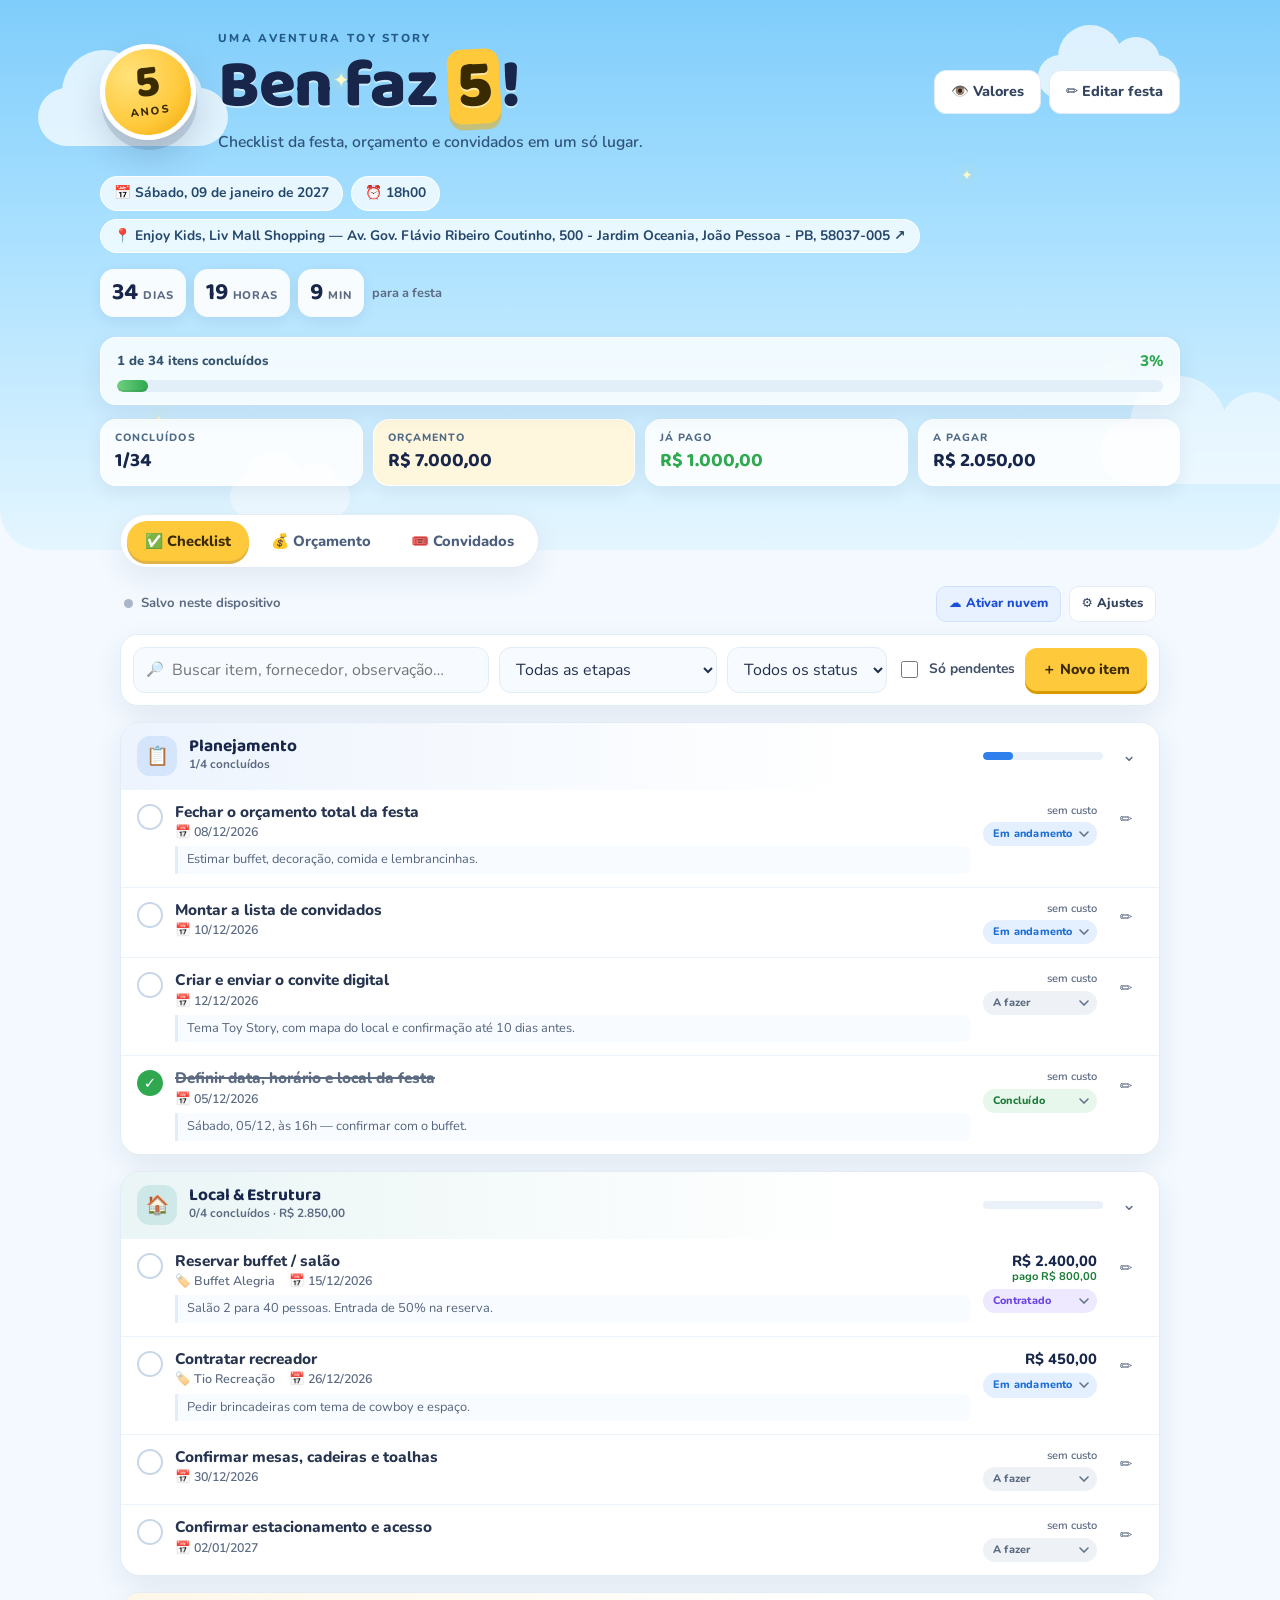
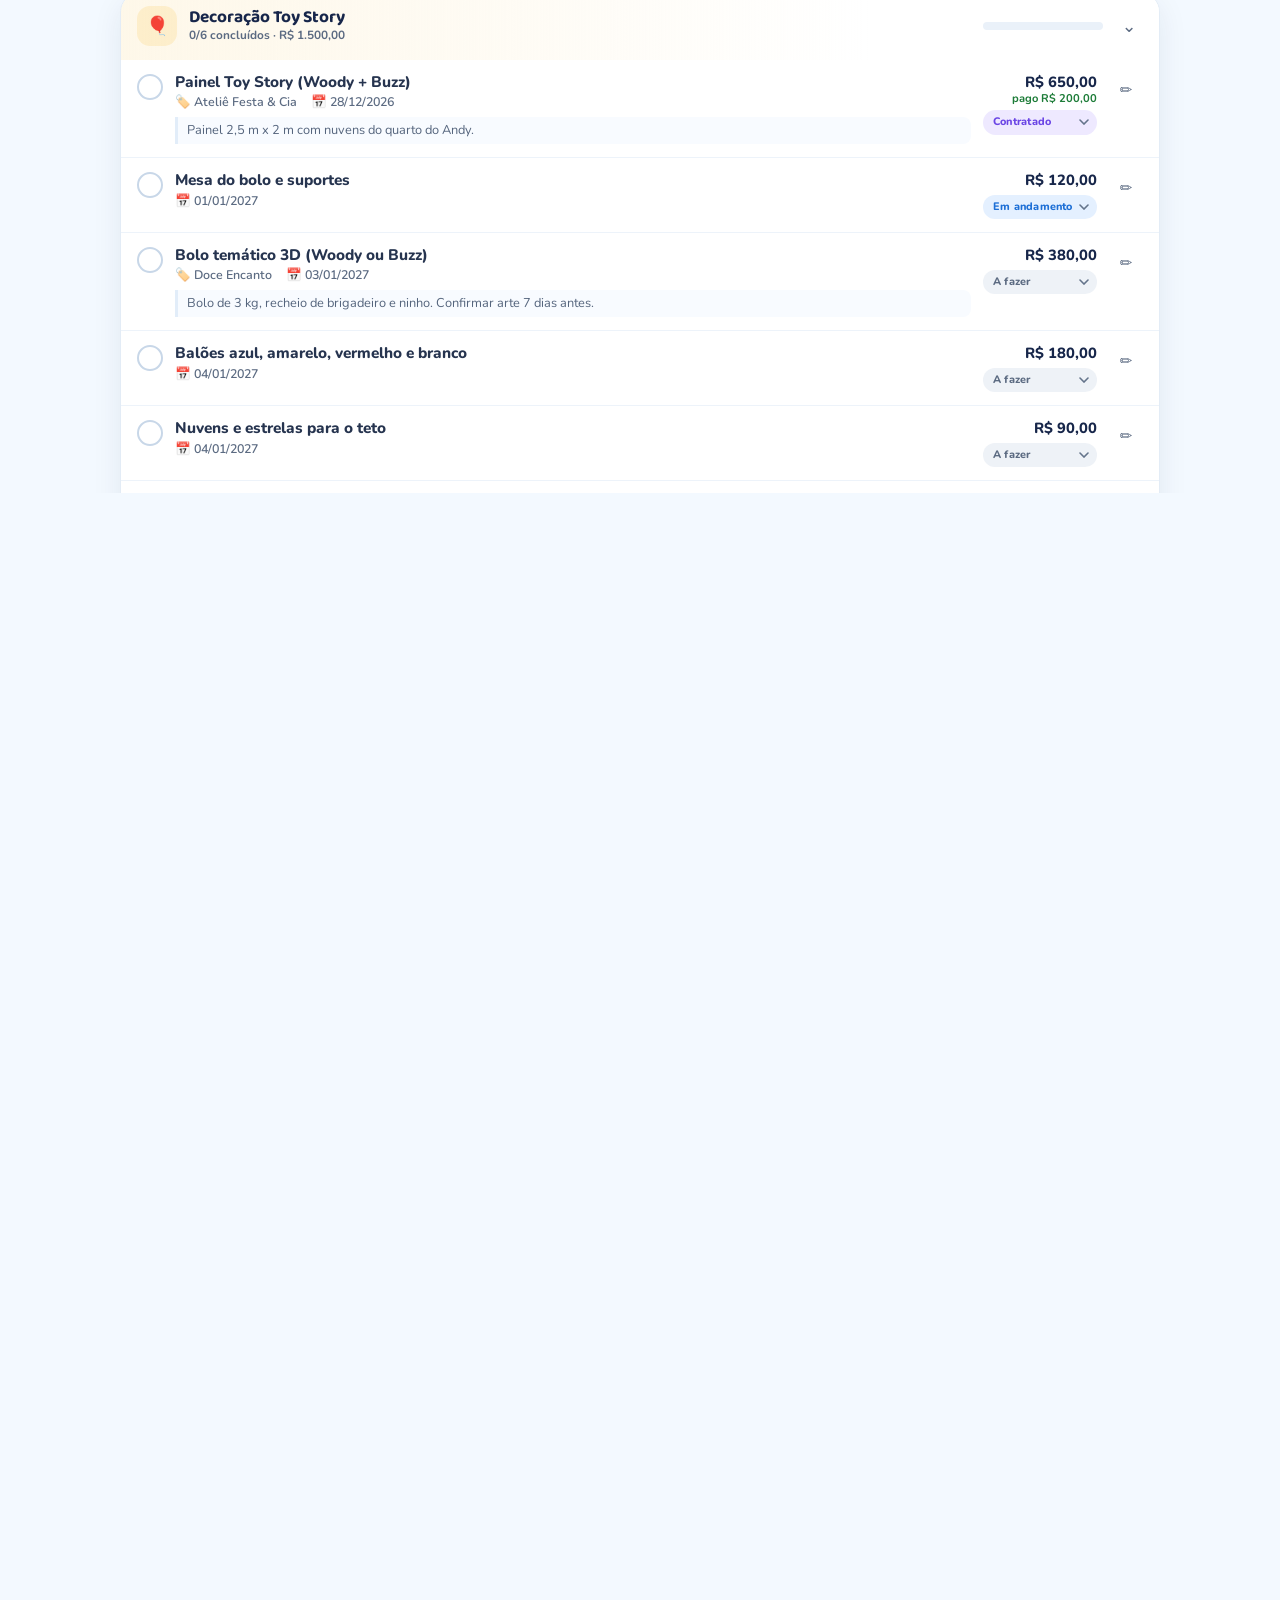
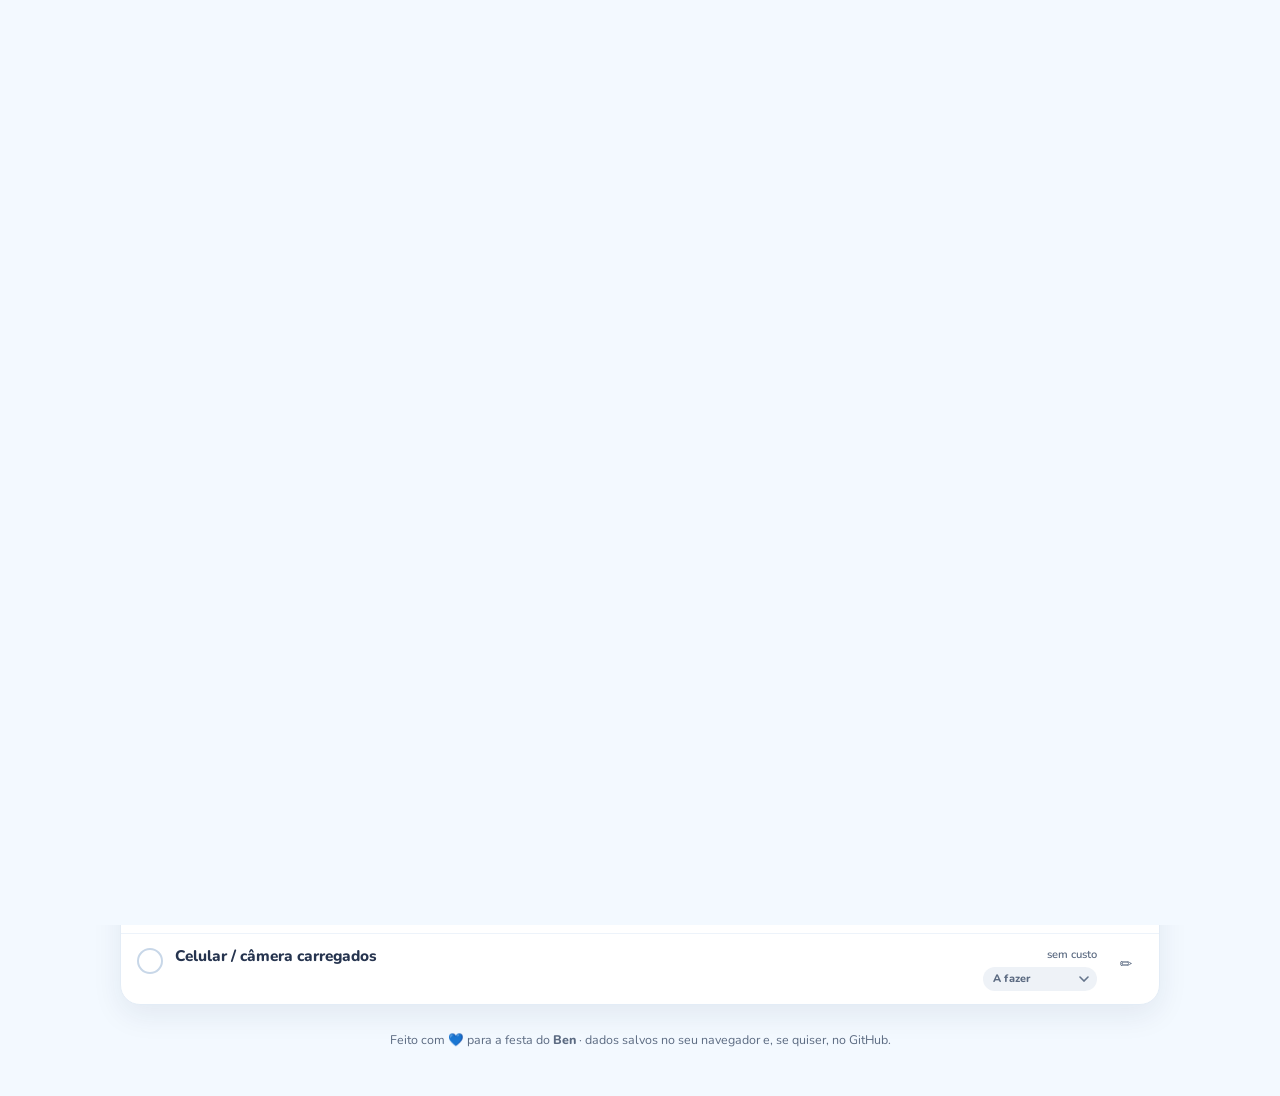
==== index.html @ 5c8424a8 "Atualiza convite cinematografico do aniversario do Ben" ====
<!doctype html>
<html lang="pt-BR">
<head>
  <meta charset="utf-8" />
  <meta name="viewport" content="width=device-width, initial-scale=1" />
  <title>Ben faz 5! · Checklist Toy Story</title>
  <meta name="description" content="Checklist, orçamento e convidados do aniversário de 5 anos do Ben — tema Toy Story." />
  <meta name="theme-color" content="#8fd3ff" />
  <link rel="icon" href="data:image/svg+xml,%3Csvg xmlns='http://www.w3.org/2000/svg' viewBox='0 0 100 100'%3E%3Cpolygon points='50,5 61,38 96,38 68,59 79,93 50,72 21,93 32,59 4,38 39,38' fill='%23ffc93c' stroke='%23e8453c' stroke-width='5' stroke-linejoin='round'/%3E%3C/svg%3E" />
  <link rel="preconnect" href="https://fonts.googleapis.com" />
  <link rel="preconnect" href="https://fonts.gstatic.com" crossorigin />
  <link href="https://fonts.googleapis.com/css2?family=Baloo+2:wght@500;600;700;800&family=Nunito:wght@400;600;700;800&display=swap" rel="stylesheet" />
  <!-- Ao alterar CSS ou JS, troque o ?v= (ex.: 20261031b) para os aparelhos baixarem a versão nova. -->
  <link rel="stylesheet" href="assets/styles.css?v=20261106" />
</head>
<body>
  <header class="hero">
    <div class="clouds" aria-hidden="true">
      <span class="cloud c1"></span>
      <span class="cloud c2"></span>
      <span class="cloud c3"></span>
      <span class="cloud c4"></span>
      <span class="spark s1">✦</span>
      <span class="spark s2">✦</span>
      <span class="spark s3">✦</span>
      <span class="spark s4">✧</span>
    </div>

    <div class="hero-inner">
      <div class="hero-top">
        <div class="badge-age" aria-hidden="true"><span id="badgeAge">5</span><small>anos</small></div>
        <div class="hero-copy">
          <p class="eyebrow">Uma aventura Toy Story</p>
          <h1><span id="heroName">Ben</span> faz <span class="hl" id="heroAge">5</span>!</h1>
          <p class="hero-sub">Checklist da festa, orçamento e convidados em um só lugar.</p>
        </div>
        <div class="hero-actions">
          <button class="btn btn-ghost hero-edit" id="toggleValuesBtn" type="button" aria-pressed="false" title="Ocultar valores">👁️ Valores</button>
          <button class="btn btn-ghost hero-edit" id="heroEditBtn" type="button">✏️ Editar festa</button>
        </div>
      </div>

      <div class="hero-meta" id="heroMeta"></div>
      <div class="countdown" id="countdown" aria-live="polite"></div>

      <div class="hero-progress">
        <div class="progress-head">
          <span id="progressLabel">0 de 0 itens concluídos</span>
          <strong id="progressPct">0%</strong>
        </div>
        <div class="progress-track"><div class="progress-fill" id="progressFill"></div></div>
      </div>

      <div class="hero-stats" id="heroStats"></div>
    </div>
  </header>

  <div class="shell">
    <nav class="tabs" aria-label="Seções">
      <button class="tab is-active" data-view="checklist" type="button">✅ Checklist</button>
      <button class="tab" data-view="budget" type="button">💰 Orçamento</button>
      <button class="tab" data-view="guests" type="button">🎟️ Convidados</button>
    </nav>

    <main>
    <section id="view-checklist" class="view" aria-label="Checklist">
      <div class="cloud-bar">
        <div class="cloud-status"><span class="dot" id="cloudDot"></span><span id="cloudText">Salvo neste dispositivo</span></div>
        <div class="cloud-actions">
          <button class="btn btn-sm btn-ghost" id="pullBtn" type="button" hidden>⬇️ Carregar</button>
          <button class="btn btn-sm btn-cloud" id="saveCloudBtn" type="button">☁️ Salvar na nuvem</button>
          <button class="btn btn-sm btn-ghost" id="settingsBtn" type="button">⚙️ Ajustes</button>
        </div>
      </div>

      <div class="toolbar">
        <div class="search-field">
          <span aria-hidden="true">🔎</span>
          <input id="searchInput" type="search" placeholder="Buscar item, fornecedor, observação…" autocomplete="off" aria-label="Buscar item" />
        </div>
        <select id="stageFilter" class="input" aria-label="Filtrar por etapa"></select>
        <select id="statusFilter" class="input" aria-label="Filtrar por status">
          <option value="">Todos os status</option>
          <option value="todo">A fazer</option>
          <option value="doing">Em andamento</option>
          <option value="contracted">Contratado</option>
          <option value="done">Concluído</option>
        </select>
        <label class="check-inline"><input type="checkbox" id="pendingOnly" /> Só pendentes</label>
        <button class="btn btn-primary" id="addItemBtn" type="button">＋ Novo item</button>
      </div>

      <div id="checklist" class="checklist"></div>
    </section>

    <section id="view-budget" class="view" aria-label="Orçamento" hidden>
      <div class="section-head">
        <div>
          <h2>Orçamento da festa</h2>
          <p class="muted">Acompanhe o previsto, o que já foi contratado e o que falta pagar.</p>
        </div>
        <div class="budget-head-actions">
          <label class="budget-edit">
            <span>Orçamento total (R$)</span>
            <input id="budgetInput" class="input money-input" type="number" min="0" step="50" inputmode="decimal" />
          </label>
          <button class="btn btn-ghost" id="exportPartyPdfBtn" type="button">📄 Exportar resumo PDF</button>
        </div>
      </div>

      <div id="budgetCards" class="stat-grid"></div>

      <div class="card">
        <div class="card-head">
          <h3>Gastos por etapa</h3>
          <div class="legend">
            <span><i class="swatch swatch-prev"></i> Previsto</span>
            <span><i class="swatch swatch-paid"></i> Pago</span>
          </div>
        </div>
        <div id="stageBreakdown" class="breakdown"></div>
      </div>

      <div class="card table-card">
        <div class="card-head">
          <h3>Todos os itens</h3>
          <span class="muted" id="budgetTableCount"></span>
        </div>
        <div class="table-wrap">
          <table class="budget-table">
            <thead>
              <tr>
                <th>Item</th>
                <th class="hide-sm">Etapa</th>
                <th>Status</th>
                <th class="num">Previsto</th>
                <th class="num">Pago</th>
                <th class="num">Falta</th>
              </tr>
            </thead>
            <tbody id="budgetTableBody"></tbody>
          </table>
        </div>
      </div>
    </section>

    <section id="view-guests" class="view" aria-label="Convidados" hidden>
      <div class="section-head">
        <div>
          <h2>Convidados</h2>
          <p class="muted">Monte a lista e acompanhe as confirmações de presença.</p>
        </div>
        <div class="head-actions">
          <button class="btn btn-ghost" id="copyInviteBtn" type="button">📋 Copiar convite</button>
          <button class="btn btn-ghost" id="copyInviteLinkBtn" type="button">🔗 Link do convite</button>
          <button class="btn btn-ghost" id="importBundledGuestsBtn" type="button">📥 Lista do Ben (69)</button>
          <button class="btn btn-ghost" id="importGuestsBtn" type="button">📂 Importar arquivo</button>
          <button class="btn btn-cloud" id="saveCloudGuestsBtn" type="button">☁️ Salvar na nuvem</button>
          <button class="btn btn-ghost" id="settingsGuestsBtn" type="button">⚙️ Ajustes</button>
          <input type="file" id="guestImportFile" accept=".txt,.csv,.json,text/plain,text/csv,application/json" hidden />
        </div>
      </div>

      <div id="guestStats" class="stat-grid small"></div>

      <div class="guest-tools">
        <div class="guest-filters" role="group" aria-label="Filtrar convidados">
          <button class="filter-chip is-active" type="button" data-guest-filter="all">Todos</button>
          <button class="filter-chip" type="button" data-guest-filter="adult">Adultos</button>
          <button class="filter-chip" type="button" data-guest-filter="child">Crianças</button>
          <button class="filter-chip" type="button" data-guest-filter="confirmed">Confirmados</button>
          <button class="filter-chip" type="button" data-guest-filter="pending">Pendentes</button>
          <button class="filter-chip" type="button" data-guest-filter="declined">Não vão</button>
        </div>
      </div>

      <div class="guest-sync">
        <button class="btn btn-ghost btn-sm" id="refreshGuestsBtn" type="button">🔄 Atualizar respostas</button>
        <span class="muted" id="guestSyncState"></span>
      </div>

      <div class="guest-actions">
        <label class="guest-search">
          <span aria-hidden="true">🔎</span>
          <input id="guestSearch" class="guest-search-input" type="search" placeholder="Buscar convidado pelo nome…" autocomplete="off" aria-label="Buscar convidado pelo nome" />
        </label>
        <button class="btn btn-primary" id="addGuestBtn" type="button">＋ Adicionar convidado</button>
      </div>

      <div id="guestList" class="guest-list"></div>
    </section>
    </main>

    <footer class="site-footer">
      <p>Feito com 💙 para a festa do <strong id="footerName">Ben</strong> · dados salvos no seu navegador e, se quiser, no GitHub.</p>
    </footer>
  </div>

  <!-- Modal de item -->
  <div class="modal" id="itemModal" hidden>
    <div class="modal-card" role="dialog" aria-modal="true" aria-labelledby="itemModalTitle">
      <div class="modal-head">
        <h2 id="itemModalTitle">Novo item</h2>
        <button class="icon-btn" type="button" data-close aria-label="Fechar">✕</button>
      </div>
      <form id="itemForm">
        <input type="hidden" id="itemId" />
        <label class="field-label">O que precisa ser feito?
          <input id="itemTitle" class="input" required maxlength="140" placeholder="Ex.: Contratar o buffet" />
        </label>
        <div class="grid-2">
          <label class="field-label">Etapa
            <select id="itemStage" class="input"></select>
          </label>
          <label class="field-label">Status
            <select id="itemStatus" class="input">
              <option value="todo">A fazer</option>
              <option value="doing">Em andamento</option>
              <option value="contracted">Contratado</option>
              <option value="done">Concluído</option>
            </select>
          </label>
        </div>
        <div class="grid-3">
          <label class="field-label">Valor previsto (R$)
            <input id="itemCost" class="input" inputmode="decimal" placeholder="0,00" />
          </label>
          <label class="field-label">Valor pago (R$)
            <input id="itemPaid" class="input" inputmode="decimal" placeholder="0,00" />
          </label>
          <label class="field-label">Vence em
            <input id="itemDue" class="input" type="date" />
          </label>
        </div>
        <div class="grid-2">
          <label class="field-label">Fornecedor / loja
            <input id="itemSupplier" class="input" maxlength="80" placeholder="Ex.: Buffet Alegria" />
          </label>
          <label class="field-label">Link (opcional)
            <input id="itemLink" class="input" type="url" placeholder="https://…" />
          </label>
        </div>
        <label class="field-label">Observações
          <textarea id="itemNotes" class="input" rows="3" maxlength="500" placeholder="Detalhes, medidas, combinados…"></textarea>
        </label>
        <div class="modal-actions">
          <button type="button" class="btn btn-danger-ghost" id="deleteItemBtn" hidden>Excluir</button>
          <span class="spacer"></span>
          <button type="button" class="btn btn-ghost" data-close>Cancelar</button>
          <button type="submit" class="btn btn-primary">Salvar item</button>
        </div>
      </form>
    </div>
  </div>

  <!-- Modal de ajustes -->
  <div class="modal" id="settingsModal" hidden>
    <div class="modal-card" role="dialog" aria-modal="true" aria-labelledby="settingsTitle">
      <div class="modal-head">
        <h2 id="settingsTitle">Ajustes</h2>
        <button class="icon-btn" type="button" data-close aria-label="Fechar">✕</button>
      </div>
      <form id="settingsForm">
        <h3 class="form-section">A festa</h3>
        <div class="grid-2">
          <label class="field-label">Nome do aniversariante
            <input id="setName" class="input" maxlength="40" />
          </label>
          <label class="field-label">Idade
            <input id="setAge" class="input" type="number" min="1" max="99" />
          </label>
        </div>
        <div class="grid-2">
          <label class="field-label">Data
            <input id="setDate" class="input" type="date" />
          </label>
          <label class="field-label">Horário
            <input id="setTime" class="input" type="time" />
          </label>
        </div>
        <label class="field-label">Local
          <input id="setLocation" class="input" maxlength="120" placeholder="Ex.: Buffet Alegria — Salão 2" />
        </label>
        <label class="field-label">Link do Google Maps (opcional)
          <input id="setMapsUrl" class="input" type="url" placeholder="https://maps.app.goo.gl/…" autocomplete="off" />
        </label>
        <p class="hint">Se ficar vazio, o convite cria sozinho um link de busca no Google Maps com o local acima.</p>
        <label class="field-label">Orçamento total (R$)
          <input id="setBudget" class="input" inputmode="decimal" placeholder="0,00" />
        </label>

        <h3 class="form-section">Limite de convidados</h3>
        <div class="grid-2">
          <label class="field-label">Máximo de adultos
            <input id="setMaxAdults" class="input" type="number" min="1" max="999" inputmode="numeric" />
          </label>
          <label class="field-label">Máximo de crianças
            <input id="setMaxChildren" class="input" type="number" min="1" max="999" inputmode="numeric" />
          </label>
        </div>
        <p class="hint">A aba Convidados mostra uma barra de ocupação de cada limite. Ao chegar no total, a barra fica vermelha.</p>

        <h3 class="form-section">Sincronização com GitHub <span class="tag-optional">opcional</span></h3>
        <p class="hint">Assim você abre a página em qualquer aparelho e vê os mesmos dados. O token fica salvo somente neste navegador — ele nunca vai para o repositório.</p>

        <details class="cloud-help">
          <summary>Como criar o token (passo a passo)</summary>
          <ol>
            <li>
              Abra
              <a href="https://github.com/settings/tokens?type=beta" target="_blank" rel="noopener noreferrer">github.com/settings/tokens?type=beta ↗</a>
              <span class="muted">(é nas configurações da sua conta, no canto superior direito do GitHub — não é nas configurações do repositório)</span>
            </li>
            <li>Clique em <strong>Generate new token</strong>.</li>
            <li>Em <strong>Repository access</strong>, escolha <strong>Only select repositories</strong> e marque o repositório da festa.</li>
            <li>Em <strong>Permissions → Repository permissions</strong>, coloque <strong>Contents</strong> em <strong>Read and write</strong>.</li>
            <li>Gere o token, copie o valor (<code>github_pat_…</code>) e cole no campo abaixo.</li>
          </ol>
        </details>

        <div class="grid-2">
          <label class="field-label">Usuário / organização
            <input id="setOwner" class="input" placeholder="seu-usuario" autocomplete="off" />
          </label>
          <label class="field-label">Repositório
            <input id="setRepo" class="input" placeholder="festa-ben" autocomplete="off" />
          </label>
        </div>
        <div class="grid-2">
          <label class="field-label">Branch
            <input id="setBranch" class="input" placeholder="main" autocomplete="off" />
          </label>
          <label class="field-label">Arquivo de dados
            <input id="setPath" class="input" placeholder="data.json" autocomplete="off" />
          </label>
        </div>
        <label class="field-label">Token do GitHub (fine-grained, com Contents: read &amp; write)
          <input id="setToken" class="input" type="password" placeholder="github_pat_…" autocomplete="off" />
        </label>
        <label class="check-inline"><input type="checkbox" id="setAuto" /> Salvar automaticamente na nuvem</label>
        <div class="settings-cloud-actions">
          <button type="button" class="btn btn-cloud btn-sm" id="pushCloudBtn">☁️ Enviar para a nuvem</button>
          <button type="button" class="btn btn-ghost btn-sm" id="pullCloudBtn">⬇️ Baixar da nuvem</button>
          <button type="button" class="btn btn-ghost btn-sm" id="testCloudBtn">Testar conexão</button>
          <span id="cloudConfigState" class="muted"></span>
        </div>

        <h3 class="form-section">Convite e RSVP</h3>
        <label class="field-label">Link do convite (para compartilhar)
          <span class="copy-field">
            <input id="setInviteLink" class="input" readonly />
            <button type="button" class="btn btn-ghost btn-sm" id="copyInviteLinkBtn2">Copiar</button>
          </span>
        </label>
        <label class="field-label">URL do Google Apps Script (recebe as respostas)
          <input id="setRsvpUrl" class="input" placeholder="https://script.google.com/macros/s/…/exec" autocomplete="off" />
        </label>
        <p class="hint">
          Sem essa URL, o convite mostra os botões desativados.
          <a id="rsvpHelpLink" href="https://github.com/andersonfabiao/festa-ben/blob/main/apps-script/README.md" target="_blank" rel="noopener noreferrer">Passo a passo para configurar ↗</a>
        </p>
        <label class="field-label">Como o convidado encontra o nome
          <select id="setInviteMode" class="input">
            <option value="search">Buscar pelo nome (mostra só depois de 3 letras)</option>
            <option value="links">Somente link individual (sem busca)</option>
          </select>
        </label>
        <p class="hint">
          No modo busca, a lista completa nunca aparece: os nomes surgem apenas quando a pessoa digita pelo menos 3 letras.
          No modo somente link, o convite pede o link individual — útil para não expor nenhum nome.
        </p>

        <h3 class="form-section">Dados</h3>
        <div class="data-actions">
          <button type="button" class="btn btn-ghost btn-sm" id="exportBtn">⬇️ Exportar JSON</button>
          <button type="button" class="btn btn-ghost btn-sm" id="importBtn">⬆️ Importar JSON</button>
          <input type="file" id="importFile" accept="application/json,.json" hidden />
          <button type="button" class="btn btn-ghost btn-sm" id="resetBtn">↺ Restaurar exemplo</button>
          <button type="button" class="btn btn-danger-ghost btn-sm" id="clearBtn">🗑 Apagar itens</button>
        </div>
        <p class="hint">Seus dados ficam neste navegador (localStorage) e, se configurado, no arquivo do repositório. Faça exportações de vez em quando como backup.</p>

        <div class="modal-actions">
          <span class="spacer"></span>
          <button type="button" class="btn btn-ghost" data-close>Fechar</button>
          <button type="submit" class="btn btn-primary">Salvar ajustes</button>
        </div>
      </form>
    </div>
  </div>

  <!-- Modal de importação de convidados -->
  <div class="modal" id="guestImportModal" hidden>
    <div class="modal-card" role="dialog" aria-modal="true" aria-labelledby="guestImportTitle">
      <div class="modal-head">
        <h2 id="guestImportTitle">Importar convidados</h2>
        <button class="icon-btn" type="button" data-close aria-label="Fechar">✕</button>
      </div>
      <div class="guest-import-body">
        <p class="hint" id="guestImportSummary"></p>
        <ul class="guest-import-preview" id="guestImportPreview"></ul>
        <p class="hint" id="guestImportDupes" hidden></p>

        <fieldset class="import-mode">
          <legend>O que fazer com a lista atual?</legend>
          <label class="check-inline">
            <input type="radio" name="importMode" value="merge" checked />
            Adicionar aos convidados atuais (ignora repetidos)
          </label>
          <label class="check-inline">
            <input type="radio" name="importMode" value="replace" />
            Substituir a lista atual
          </label>
        </fieldset>

        <div class="modal-actions">
          <span class="spacer"></span>
          <button type="button" class="btn btn-ghost" data-close>Cancelar</button>
          <button type="button" class="btn btn-primary" id="guestImportConfirm">Importar</button>
        </div>
      </div>
    </div>
  </div>

  <!-- Modal de edição de convidado -->
  <div class="modal" id="guestModal" hidden>
    <div class="modal-card" role="dialog" aria-modal="true" aria-labelledby="guestModalTitle">
      <div class="modal-head">
        <h2 id="guestModalTitle">Editar convidado</h2>
        <button class="icon-btn" type="button" data-close aria-label="Fechar">✕</button>
      </div>
      <form id="guestEditForm">
        <input type="hidden" id="guestEditId" />
        <label class="field-label">Nome
          <input id="guestEditName" class="input" required maxlength="80" autocomplete="off" />
        </label>
        <div class="grid-2">
          <label class="field-label">Tipo
            <select id="guestEditType" class="input">
              <option value="child">Criança</option>
              <option value="adult">Adulto</option>
            </select>
          </label>
          <label class="field-label">Confirmação
            <select id="guestEditStatus" class="input">
              <option value="pending">Pendente</option>
              <option value="confirmed">Confirmado</option>
              <option value="declined">Não vai</option>
            </select>
          </label>
        </div>
        <label class="field-label">WhatsApp (opcional)
          <input id="guestEditPhone" class="input" inputmode="tel" maxlength="40" placeholder="(11) 99999-9999" />
        </label>
        <label class="field-label">Observações (opcional)
          <textarea id="guestEditNotes" class="input" rows="2" maxlength="500" placeholder="Ex.: vai com 2 acompanhantes, restrição alimentar…"></textarea>
        </label>

        <div id="guestGuardiansField" hidden>
          <h3 class="form-section">Quem é responsável por esta criança?</h3>
          <p class="hint">Marque um ou mais adultos. Quando um deles abrir o convite, esta criança aparecerá para confirmar junto.</p>
          <div class="relation-list" id="guestGuardiansList"></div>
        </div>

        <div id="guestChildrenField" hidden>
          <h3 class="form-section">Crianças sob responsabilidade deste adulto</h3>
          <p class="hint">Essas crianças aparecem no convite deste adulto para ele confirmar a presença de todas de uma vez.</p>
          <div class="relation-list" id="guestChildrenList"></div>
        </div>

        <label class="field-label" id="guestEditLinkField">Link individual do convite
          <span class="copy-field">
            <input id="guestEditLink" class="input" readonly />
            <button type="button" class="btn btn-ghost btn-sm" id="guestEditCopyLink">Copiar</button>
          </span>
        </label>

        <div class="modal-actions">
          <button type="button" class="btn btn-danger-ghost" id="guestEditDelete">Excluir</button>
          <span class="spacer"></span>
          <button type="button" class="btn btn-ghost" data-close>Cancelar</button>
          <button type="submit" class="btn btn-primary" id="guestEditSubmit">Salvar convidado</button>
        </div>
      </form>
    </div>
  </div>

  <div class="toast" id="toast" role="status" aria-live="polite"></div>

  <script src="assets/guest-id.js?v=20261105"></script>
  <script src="assets/app.js?v=20261106"></script>
</body>
</html>
---- assets/styles.css ----
/* ============================================================
   Ben faz 5! — Toy Story party planner
   ============================================================ */

:root {
  --sky-1: #8fd3ff;
  --sky-2: #c9ecff;
  --navy: #17264a;
  --ink: #22304f;
  --muted: #5c6b82;
  --paper: #ffffff;
  --cream: #fffdf7;
  --line: #e3ecf6;
  --soft: #f4f9ff;
  --yellow: #ffc93c;
  --yellow-deep: #f2a900;
  --red: #e8453c;
  --green: #2fa84f;
  --purple: #7a5cf0;
  --blue: #2f80ed;
  --shadow: 0 10px 30px rgba(23, 38, 74, 0.08);
  --shadow-lg: 0 24px 60px rgba(23, 38, 74, 0.18);
  --radius: 20px;
}

* { box-sizing: border-box; }

html { scroll-behavior: smooth; }

body {
  margin: 0;
  font-family: "Nunito", ui-sans-serif, system-ui, -apple-system, "Segoe UI", Roboto, sans-serif;
  color: var(--ink);
  background: #f3f9ff;
  line-height: 1.5;
  -webkit-font-smoothing: antialiased;
}

h1, h2, h3, .display {
  font-family: "Baloo 2", "Nunito", ui-sans-serif, system-ui, sans-serif;
  color: var(--navy);
  line-height: 1.12;
  margin: 0;
}

button, input, select, textarea { font: inherit; }
button { cursor: pointer; }
a { color: #1d6fd6; }
strong { font-weight: 800; }

[hidden] { display: none !important; }

.muted { color: var(--muted); }
.spacer { flex: 1; }

/* ---------- Hero ---------- */

.hero {
  position: relative;
  overflow: hidden;
  background: linear-gradient(180deg, #7fcdfb 0%, #a9e0ff 42%, #e5f6ff 100%);
  padding: 30px 20px 64px;
  border-radius: 0 0 40px 40px;
}

.hero-inner {
  position: relative;
  z-index: 2;
  max-width: 1080px;
  margin: 0 auto;
}

.clouds { position: absolute; inset: 0; pointer-events: none; }

.cloud {
  position: absolute;
  background: #fff;
  border-radius: 999px;
  opacity: 0.72;
  animation: drift 26s ease-in-out infinite alternate;
}
.cloud::before,
.cloud::after {
  content: "";
  position: absolute;
  background: inherit;
  border-radius: 50%;
}
.cloud.c1 { width: 190px; height: 58px; left: 3%; top: 16%; }
.cloud.c1::before { width: 84px; height: 84px; left: 24px; top: -38px; }
.cloud.c1::after { width: 60px; height: 60px; right: 26px; top: -24px; }

.cloud.c2 { width: 140px; height: 44px; right: 8%; top: 10%; animation-delay: -6s; }
.cloud.c2::before { width: 64px; height: 64px; left: 20px; top: -30px; }
.cloud.c2::after { width: 48px; height: 48px; right: 18px; top: -18px; }

.cloud.c3 { width: 220px; height: 64px; right: -40px; bottom: 12%; opacity: 0.5; animation-delay: -12s; }
.cloud.c3::before { width: 96px; height: 96px; left: 30px; top: -44px; }
.cloud.c3::after { width: 70px; height: 70px; right: 30px; top: -28px; }

.cloud.c4 { width: 120px; height: 40px; left: 18%; bottom: 6%; opacity: 0.45; animation-delay: -18s; }
.cloud.c4::before { width: 56px; height: 56px; left: 16px; top: -26px; }
.cloud.c4::after { width: 40px; height: 40px; right: 14px; top: -14px; }

.spark {
  position: absolute;
  color: #fff8c9;
  font-size: 20px;
  animation: twinkle 3.4s ease-in-out infinite;
  text-shadow: 0 0 14px rgba(255, 230, 120, 0.9);
}
.spark.s1 { left: 26%; top: 12%; }
.spark.s2 { right: 24%; top: 30%; font-size: 14px; animation-delay: -1.2s; }
.spark.s3 { left: 12%; bottom: 22%; font-size: 12px; animation-delay: -2.1s; }
.spark.s4 { right: 12%; bottom: 30%; font-size: 24px; animation-delay: -0.6s; }

.hero-top {
  display: flex;
  align-items: center;
  gap: 22px;
}

.badge-age {
  flex: none;
  width: 96px;
  height: 96px;
  border-radius: 50%;
  background: radial-gradient(circle at 32% 28%, #ffe27a, var(--yellow) 60%, #f0a500);
  border: 5px solid #fff;
  box-shadow: 0 10px 0 rgba(23, 38, 74, 0.14), 0 18px 34px rgba(23, 38, 74, 0.16);
  display: grid;
  place-content: center;
  text-align: center;
  color: #3a2a00;
  transform: rotate(-7deg);
}
.badge-age span {
  font-family: "Baloo 2", sans-serif;
  font-size: 46px;
  font-weight: 800;
  line-height: 0.9;
}
.badge-age small {
  font-size: 11px;
  font-weight: 800;
  letter-spacing: 0.18em;
  text-transform: uppercase;
}

.hero-copy { flex: 1; min-width: 0; }

.eyebrow {
  margin: 0 0 2px;
  font-size: 0.72rem;
  font-weight: 800;
  letter-spacing: 0.2em;
  text-transform: uppercase;
  color: #23598a;
}

.hero h1 {
  font-size: clamp(2.5rem, 6.4vw, 4.2rem);
  font-weight: 800;
  letter-spacing: -0.02em;
  color: var(--navy);
  text-shadow: 0 2px 0 rgba(255, 255, 255, 0.55);
  overflow-wrap: anywhere;
}

.hero h1 .hl {
  display: inline-block;
  background: var(--yellow);
  color: #3a2a00;
  border-radius: 14px;
  padding: 0 0.14em;
  transform: rotate(-3deg);
  box-shadow: 0 6px 0 rgba(242, 169, 0, 0.5);
}

.hero-sub {
  margin: 6px 0 0;
  font-size: 0.98rem;
  font-weight: 600;
  color: #2f5478;
}

.hero-edit { flex: none; }
.hero-actions {
  display: flex;
  flex-wrap: wrap;
  gap: 8px;
  justify-content: flex-end;
  align-items: center;
}

.hero-meta {
  display: flex;
  flex-wrap: wrap;
  gap: 8px;
  margin-top: 22px;
}
.hero-meta .chip {
  display: inline-flex;
  align-items: center;
  gap: 6px;
  background: rgba(255, 255, 255, 0.75);
  border: 1px solid rgba(255, 255, 255, 0.9);
  border-radius: 999px;
  padding: 6px 13px;
  font-size: 0.86rem;
  font-weight: 700;
  color: #24476b;
  backdrop-filter: blur(6px);
}
.hero-meta .chip-link {
  text-decoration: none;
  transition: transform 0.16s ease, background 0.16s ease;
}
.hero-meta .chip-link:hover,
.hero-meta .chip-link:focus-visible {
  background: #fff;
  transform: translateY(-1px);
  text-decoration: underline;
}

.countdown {
  display: flex;
  flex-wrap: wrap;
  align-items: center;
  gap: 8px;
  margin-top: 16px;
  font-weight: 800;
  color: #1d3f63;
}
.countdown .cd-item {
  display: flex;
  align-items: baseline;
  gap: 5px;
  background: rgba(255, 255, 255, 0.9);
  border-radius: 14px;
  padding: 6px 12px;
  box-shadow: 0 4px 14px rgba(23, 38, 74, 0.08);
}
.countdown .cd-item b {
  font-family: "Baloo 2", sans-serif;
  font-size: 1.5rem;
  color: var(--navy);
}
.countdown .cd-item span {
  font-size: 0.7rem;
  letter-spacing: 0.08em;
  text-transform: uppercase;
  color: var(--muted);
}
.countdown .cd-today {
  background: var(--yellow);
  border-radius: 14px;
  padding: 8px 16px;
  color: #3a2a00;
  font-family: "Baloo 2", sans-serif;
  font-size: 1.25rem;
}

.hero-progress {
  margin-top: 20px;
  background: rgba(255, 255, 255, 0.78);
  border: 1px solid rgba(255, 255, 255, 0.9);
  border-radius: 16px;
  padding: 12px 16px;
  backdrop-filter: blur(8px);
  box-shadow: 0 8px 24px rgba(23, 38, 74, 0.08);
}
.progress-head {
  display: flex;
  justify-content: space-between;
  align-items: center;
  font-size: 0.82rem;
  font-weight: 800;
  color: #34536f;
  margin-bottom: 7px;
}
.progress-head strong { color: var(--green); font-size: 0.95rem; }
.progress-track {
  height: 12px;
  border-radius: 999px;
  background: #e2eef8;
  overflow: hidden;
}
.progress-fill {
  height: 100%;
  width: 0;
  border-radius: inherit;
  background: linear-gradient(90deg, #6fd07f, #2fa84f);
  box-shadow: inset 0 -2px 0 rgba(0, 0, 0, 0.08);
  transition: width 0.45s ease;
}

.hero-stats {
  display: grid;
  grid-template-columns: repeat(4, minmax(0, 1fr));
  gap: 10px;
  margin-top: 14px;
}
.hero-stat {
  background: rgba(255, 255, 255, 0.86);
  border: 1px solid rgba(255, 255, 255, 0.95);
  border-radius: 16px;
  padding: 10px 14px;
  box-shadow: 0 6px 18px rgba(23, 38, 74, 0.07);
}
.hero-stat .label {
  display: block;
  font-size: 0.66rem;
  font-weight: 800;
  letter-spacing: 0.1em;
  text-transform: uppercase;
  color: #4f6a86;
}
.hero-stat .value {
  display: block;
  font-family: "Baloo 2", sans-serif;
  font-size: 1.22rem;
  font-weight: 700;
  color: var(--navy);
  white-space: nowrap;
}
.hero-stat.accent { background: #fff7dd; }
.hero-stat.good .value { color: var(--green); }
.hero-stat.bad .value { color: var(--red); }

/* ---------- Shell / tabs ---------- */

.shell {
  max-width: 1080px;
  margin: -36px auto 0;
  padding: 0 20px 40px;
  position: relative;
  z-index: 5;
}

.tabs {
  display: inline-flex;
  gap: 4px;
  padding: 6px;
  background: #fff;
  border-radius: 999px;
  box-shadow: var(--shadow);
  border: 1px solid var(--line);
}
.tab {
  border: 0;
  background: transparent;
  color: #4c5f7c;
  font-weight: 800;
  font-size: 0.92rem;
  padding: 9px 18px;
  border-radius: 999px;
  transition: background 0.15s, color 0.15s, transform 0.15s;
}
.tab:hover { background: var(--soft); color: var(--navy); }
.tab.is-active {
  background: var(--yellow);
  color: #3a2a00;
  box-shadow: 0 3px 0 rgba(217, 154, 0, 0.75);
}

.view { padding-top: 18px; animation: fadeUp 0.28s ease both; }

/* ---------- Cloud bar / toolbar ---------- */

.cloud-bar {
  display: flex;
  align-items: center;
  justify-content: space-between;
  gap: 12px;
  flex-wrap: wrap;
  margin-bottom: 12px;
  padding: 0 4px;
}
.cloud-status {
  display: inline-flex;
  align-items: center;
  gap: 8px;
  font-size: 0.82rem;
  font-weight: 700;
  color: var(--muted);
}
.dot {
  width: 9px;
  height: 9px;
  border-radius: 50%;
  background: #a9b6c8;
  flex: none;
}
.dot.ok { background: var(--green); box-shadow: 0 0 0 3px rgba(47, 168, 79, 0.16); }
.dot.dirty { background: var(--yellow-deep); box-shadow: 0 0 0 3px rgba(242, 169, 0, 0.16); }
.dot.sync { background: var(--blue); animation: pulse 1.1s ease-in-out infinite; }
.dot.err { background: var(--red); box-shadow: 0 0 0 3px rgba(232, 69, 60, 0.16); }

.cloud-actions { display: flex; flex-wrap: wrap; gap: 8px; }

.toolbar {
  display: flex;
  align-items: center;
  flex-wrap: wrap;
  gap: 10px;
  background: #fff;
  border: 1px solid var(--line);
  border-radius: 18px;
  padding: 12px;
  box-shadow: var(--shadow);
  margin-bottom: 16px;
}

.search-field {
  flex: 1 1 220px;
  display: flex;
  align-items: center;
  gap: 8px;
  background: #f7fbff;
  border: 1px solid var(--line);
  border-radius: 12px;
  padding: 0 12px;
  min-width: 180px;
}
.search-field span { opacity: 0.6; font-size: 0.9rem; }
.search-field input {
  flex: 1;
  min-width: 0;
  border: 0;
  background: transparent;
  padding: 10px 0;
  outline: none;
  color: var(--ink);
}
.search-field:focus-within {
  border-color: var(--sky-1);
  box-shadow: 0 0 0 3px rgba(143, 211, 255, 0.35);
}

.input {
  border: 1px solid var(--line);
  background: #f7fbff;
  border-radius: 12px;
  padding: 10px 12px;
  color: var(--ink);
  outline: none;
  width: 100%;
  transition: border-color 0.15s, box-shadow 0.15s, background 0.15s;
}
.input:focus {
  border-color: var(--sky-1);
  background: #fff;
  box-shadow: 0 0 0 3px rgba(143, 211, 255, 0.35);
}
select.input { cursor: pointer; }
.toolbar select.input { width: auto; min-width: 140px; }
textarea.input { resize: vertical; min-height: 78px; }

.check-inline {
  display: inline-flex;
  align-items: center;
  gap: 8px;
  font-size: 0.86rem;
  font-weight: 700;
  color: #42506b;
  cursor: pointer;
  user-select: none;
}
.check-inline input {
  width: 17px;
  height: 17px;
  accent-color: var(--green);
  cursor: pointer;
}

/* ---------- Buttons ---------- */

.btn {
  display: inline-flex;
  align-items: center;
  justify-content: center;
  gap: 8px;
  border: 1px solid transparent;
  border-radius: 12px;
  padding: 10px 16px;
  font-weight: 800;
  font-size: 0.9rem;
  color: var(--ink);
  background: #fff;
  transition: transform 0.12s, box-shadow 0.12s, background 0.15s, border-color 0.15s;
  text-decoration: none;
}
.btn:hover { transform: translateY(-1px); }
.btn:active { transform: translateY(1px); }
.btn:focus-visible { outline: 3px solid rgba(47, 128, 237, 0.35); outline-offset: 2px; }

.btn-primary {
  background: var(--yellow);
  color: #3a2a00;
  box-shadow: 0 3px 0 #d99a00;
}
.btn-primary:hover { background: #ffd45e; box-shadow: 0 5px 0 #d99a00; }
.btn-primary:active { box-shadow: 0 1px 0 #d99a00; }

.btn-ghost { background: #fff; border-color: var(--line); color: #33445f; }
.btn-ghost:hover { background: var(--soft); border-color: #cfdff0; }

.btn-cloud { background: #e8f1ff; border-color: #cfe0ff; color: #1d4ed8; }
.btn-cloud:hover { background: #dbe9ff; }

.btn-danger-ghost { background: #fff; border-color: #ffd5d2; color: var(--red); }
.btn-danger-ghost:hover { background: #fff2f1; }

.btn-sm { padding: 7px 12px; font-size: 0.8rem; border-radius: 10px; }

.icon-btn {
  flex: none;
  border: 1px solid transparent;
  background: transparent;
  border-radius: 10px;
  width: 34px;
  height: 34px;
  display: grid;
  place-items: center;
  font-size: 0.95rem;
  color: var(--muted);
  transition: background 0.15s, border-color 0.15s;
}
.icon-btn:hover { background: var(--soft); border-color: var(--line); }

/* ---------- Checklist ---------- */

.checklist { display: grid; gap: 16px; }

.stage-group {
  background: #fff;
  border: 1px solid var(--line);
  border-radius: var(--radius);
  box-shadow: var(--shadow);
  overflow: hidden;
}
.stage-head {
  width: 100%;
  display: flex;
  align-items: center;
  gap: 12px;
  border: 0;
  border-bottom: 1px solid transparent;
  background: linear-gradient(90deg, var(--tint, #f0f7ff), #fff 72%);
  padding: 13px 16px;
  text-align: left;
  color: var(--ink);
  transition: background 0.15s;
}
.stage-head:hover { background: linear-gradient(90deg, var(--tint, #f0f7ff), #f8fbff 72%); }
.stage-icon {
  flex: none;
  width: 40px;
  height: 40px;
  border-radius: 13px;
  display: grid;
  place-items: center;
  font-size: 1.15rem;
}
.stage-title { flex: 1; min-width: 0; }
.stage-title h2 {
  font-size: 1.08rem;
  font-weight: 700;
  color: var(--navy);
}
.stage-sub {
  display: block;
  font-size: 0.74rem;
  font-weight: 700;
  color: var(--muted);
}
.stage-progress {
  flex: none;
  width: 120px;
  height: 8px;
  border-radius: 999px;
  background: #eaf1f9;
  overflow: hidden;
}
.stage-progress > div { height: 100%; border-radius: inherit; transition: width 0.4s ease; }
.stage-chevron {
  flex: none;
  width: 28px;
  text-align: center;
  font-size: 1.1rem;
  color: var(--muted);
  transition: transform 0.2s;
}
.stage-group.is-collapsed .stage-chevron { transform: rotate(-90deg); }
.stage-group.is-collapsed .stage-head { border-bottom-color: transparent; }
.stage-group.is-collapsed .stage-body { display: none; }

.stage-body { display: block; }

.item {
  display: grid;
  grid-template-columns: auto minmax(0, 1fr) auto auto;
  align-items: start;
  gap: 12px;
  padding: 13px 16px;
  border-top: 1px solid #edf3fa;
  transition: background 0.15s;
}
.item:first-child { border-top: 0; }
.item:hover { background: #fbfdff; }

.item-check {
  appearance: none;
  -webkit-appearance: none;
  width: 26px;
  height: 26px;
  margin: 1px 0 0;
  border: 2px solid #c8d7e8;
  border-radius: 50%;
  background: #fff;
  cursor: pointer;
  position: relative;
  flex: none;
  transition: background 0.15s, border-color 0.15s, transform 0.12s;
}
.item-check:hover { border-color: var(--green); transform: scale(1.06); }
.item-check:checked { background: var(--green); border-color: var(--green); }
.item-check:checked::after {
  content: "✓";
  position: absolute;
  inset: 0;
  display: grid;
  place-items: center;
  color: #fff;
  font-weight: 900;
  font-size: 15px;
}
.item-check:focus-visible { outline: 3px solid rgba(47, 168, 79, 0.35); outline-offset: 2px; }

.item-main { min-width: 0; }
.item-title-row { display: flex; align-items: center; flex-wrap: wrap; gap: 8px; }
.item-title-row h3 {
  font-family: "Nunito", sans-serif;
  font-size: 0.96rem;
  font-weight: 800;
  color: #26344f;
  margin: 0;
  overflow-wrap: anywhere;
}
.item.is-done .item-title-row h3 {
  text-decoration: line-through;
  text-decoration-thickness: 2px;
  color: #5c6b82;
}
.item.is-done { opacity: 1; }

.pill {
  display: inline-flex;
  align-items: center;
  gap: 4px;
  border-radius: 999px;
  padding: 2px 9px;
  font-size: 0.66rem;
  font-weight: 800;
  letter-spacing: 0.04em;
  text-transform: uppercase;
  background: #e8f7ec;
  color: #1d7c38;
  border: 1px solid #c8ecd3;
}

.item-meta {
  display: flex;
  flex-wrap: wrap;
  gap: 4px 14px;
  margin-top: 3px;
  font-size: 0.78rem;
  font-weight: 600;
  color: #5c6b82;
}
.item-meta .overdue { color: var(--red); font-weight: 800; }
.item-meta a { font-weight: 800; text-decoration: none; }
.item-meta a:hover { text-decoration: underline; }

.item-notes {
  margin: 5px 0 0;
  font-size: 0.8rem;
  color: #55657d;
  background: #f8fbff;
  border-left: 3px solid #e2edf9;
  border-radius: 0 8px 8px 0;
  padding: 4px 9px;
  overflow-wrap: anywhere;
}

.item-side {
  display: flex;
  flex-direction: column;
  align-items: flex-end;
  gap: 5px;
  padding-top: 1px;
}
.item-money { text-align: right; line-height: 1.2; }
.item-money strong {
  display: block;
  font-size: 0.92rem;
  color: var(--navy);
  white-space: nowrap;
  font-variant-numeric: tabular-nums;
}
.item-money span {
  display: block;
  font-size: 0.7rem;
  font-weight: 700;
  color: #1d7c38;
  white-space: nowrap;
}
.item-money .muted { color: #5c6b82; font-weight: 600; }

.status-select {
  appearance: none;
  -webkit-appearance: none;
  border: 0;
  border-radius: 999px;
  padding: 4px 24px 4px 10px;
  font-size: 0.68rem;
  font-weight: 800;
  letter-spacing: 0.02em;
  color: var(--sc, #64748b);
  background-color: var(--sb, #eef2f7);
  background-image: url("data:image/svg+xml,%3Csvg xmlns='http://www.w3.org/2000/svg' width='10' height='6' viewBox='0 0 10 6'%3E%3Cpath d='M1 1l4 4 4-4' fill='none' stroke='%2364748b' stroke-width='1.6' stroke-linecap='round'/%3E%3C/svg%3E");
  background-repeat: no-repeat;
  background-position: right 8px center;
  cursor: pointer;
  max-width: 150px;
}
.status-select:focus-visible { outline: 3px solid rgba(47, 128, 237, 0.3); outline-offset: 2px; }

/* ---------- Empty state ---------- */

.empty {
  background: #fff;
  border: 2px dashed #d7e5f3;
  border-radius: var(--radius);
  padding: 46px 24px;
  text-align: center;
  color: var(--muted);
}
.empty .emoji { font-size: 2.6rem; display: block; margin-bottom: 8px; }
.empty h3 { font-size: 1.2rem; margin-bottom: 4px; }
.empty p { margin: 0 0 16px; font-size: 0.9rem; }

/* ---------- Budget ---------- */

.section-head {
  display: flex;
  align-items: flex-end;
  justify-content: space-between;
  gap: 16px;
  flex-wrap: wrap;
  margin: 4px 0 16px;
}
.head-actions { display: flex; flex-wrap: wrap; gap: 8px; }
.section-head h2 { font-size: 1.7rem; }
.section-head p { margin: 3px 0 0; font-size: 0.9rem; }
.budget-head-actions { display: flex; align-items: flex-end; justify-content: flex-end; flex-wrap: wrap; gap: 10px; }

.budget-edit {
  display: flex;
  flex-direction: column;
  gap: 4px;
  font-size: 0.7rem;
  font-weight: 800;
  letter-spacing: 0.08em;
  text-transform: uppercase;
  color: var(--muted);
}
.budget-edit .input {
  width: 190px;
  font-family: "Baloo 2", sans-serif;
  font-size: 1.15rem;
  font-weight: 700;
  color: var(--navy);
}

.stat-grid {
  display: grid;
  grid-template-columns: repeat(auto-fit, minmax(150px, 1fr));
  gap: 10px;
  margin-bottom: 16px;
}
.stat-card {
  background: #fff;
  border: 1px solid var(--line);
  border-radius: 16px;
  padding: 14px 16px;
  box-shadow: var(--shadow);
}
.stat-card .label {
  display: block;
  font-size: 0.66rem;
  font-weight: 800;
  letter-spacing: 0.09em;
  text-transform: uppercase;
  color: #6b7a94;
  margin-bottom: 2px;
}
.stat-card .value {
  display: block;
  font-family: "Baloo 2", sans-serif;
  font-size: 1.45rem;
  font-weight: 700;
  color: var(--navy);
  line-height: 1.15;
  font-variant-numeric: tabular-nums;
}
.stat-card .note { display: block; font-size: 0.72rem; font-weight: 700; color: #5c6b82; }
.stat-card.good .value { color: var(--green); }
.stat-card.bad .value { color: var(--red); }
.stat-card.warn { background: #fffaf0; }
.stat-card.highlight { background: linear-gradient(150deg, #fff6d8, #fff); border-color: #ffe8a8; }
.guest-stat { min-width: 0; }
.stat-progress-row { display: flex; align-items: center; gap: 8px; margin-top: 10px; }
.stat-progress {
  position: relative;
  flex: 1;
  min-width: 0;
  height: 7px;
  border-radius: 999px;
  background: #edf2f8;
  overflow: hidden;
}
.stat-progress-fill { display: block; height: 100%; border-radius: inherit; transition: width 0.25s ease; }
.stat-progress-fill.limit { background: linear-gradient(90deg, #59b94b 0%, #8fd14f 32%, #f2a900 66%, #e8453c 100%); }
.stat-progress-fill.confirmed { background: linear-gradient(90deg, #36a852, #69c878); }
.stat-progress-pct { flex: none; min-width: 34px; text-align: right; color: #5a7794; font-size: 0.72rem; font-weight: 800; font-variant-numeric: tabular-nums; }
.stat-progress-pct.positive { color: var(--green); }
.stat-progress-pct.limit-reached { color: var(--red); }

.card {
  background: #fff;
  border: 1px solid var(--line);
  border-radius: var(--radius);
  box-shadow: var(--shadow);
  padding: 18px;
  margin-bottom: 16px;
}
.card-head {
  display: flex;
  align-items: center;
  justify-content: space-between;
  gap: 12px;
  flex-wrap: wrap;
  margin-bottom: 14px;
}
.card-head h3 { font-size: 1.1rem; }

.legend {
  display: flex;
  gap: 14px;
  font-size: 0.74rem;
  font-weight: 700;
  color: var(--muted);
}
.legend span { display: inline-flex; align-items: center; gap: 5px; }
.swatch { width: 10px; height: 10px; border-radius: 3px; display: inline-block; }
.swatch-prev { background: #9fc5ee; }
.swatch-paid { background: var(--green); }

.breakdown { display: grid; gap: 12px; }
.bd-row { display: grid; grid-template-columns: minmax(150px, 220px) 1fr auto; gap: 12px; align-items: center; }
.bd-label {
  display: flex;
  align-items: center;
  gap: 7px;
  font-size: 0.84rem;
  font-weight: 800;
  color: #33445f;
  min-width: 0;
}
.bd-label .bd-name { overflow: hidden; text-overflow: ellipsis; white-space: nowrap; }
.bd-label .bd-icon { flex: none; }
.bd-track {
  position: relative;
  height: 12px;
  border-radius: 999px;
  background: #eef4fb;
  overflow: hidden;
}
.bd-fill {
  position: absolute;
  inset: 0 auto 0 0;
  border-radius: inherit;
  background: #9fc5ee;
  transition: width 0.4s ease;
}
.bd-paid {
  position: absolute;
  inset: 0 auto 0 0;
  border-radius: inherit;
  background: linear-gradient(90deg, #6fd07f, #2fa84f);
  transition: width 0.4s ease;
}
.bd-values { text-align: right; font-size: 0.78rem; font-weight: 700; color: #55657d; white-space: nowrap; }
.bd-values strong { color: var(--navy); font-variant-numeric: tabular-nums; }
.bd-values span { display: block; font-size: 0.7rem; color: #1d7c38; }

.table-wrap { overflow-x: auto; margin: 0 -18px -18px; padding: 0 18px 6px; }
.budget-table { width: 100%; border-collapse: collapse; font-size: 0.84rem; }
.budget-table th {
  text-align: left;
  font-size: 0.66rem;
  font-weight: 800;
  letter-spacing: 0.08em;
  text-transform: uppercase;
  color: #5c6b82;
  padding: 8px 10px;
  border-bottom: 1px solid var(--line);
  white-space: nowrap;
}
.budget-table td {
  padding: 9px 10px;
  border-bottom: 1px solid #f0f5fb;
  vertical-align: middle;
}
.budget-table tbody tr { cursor: pointer; transition: background 0.12s; }
.budget-table tbody tr:hover { background: #f8fbff; }
.budget-table tbody tr:focus-visible { outline: 2px solid var(--sky-1); outline-offset: -2px; }
.budget-table tbody tr:last-child td { border-bottom: 0; }
.budget-table .num { text-align: right; font-variant-numeric: tabular-nums; white-space: nowrap; }
.budget-table td.num { font-weight: 700; color: #3b4c68; }
.budget-table td.num.paid { color: var(--green); }
.budget-table td.num.due { color: var(--red); }
.cell-title { font-weight: 700; color: #2b3a55; }
.cell-title.done { text-decoration: line-through; color: #5c6b82; }
.status-cell { display: inline-flex; align-items: center; gap: 6px; font-weight: 700; font-size: 0.76rem; color: #5a6b84; white-space: nowrap; }
.status-dot { width: 8px; height: 8px; border-radius: 50%; flex: none; }
.mini-stage { display: inline-flex; align-items: center; gap: 5px; font-size: 0.76rem; font-weight: 700; color: #64748b; white-space: nowrap; }

/* ---------- Ocultar valores (olho) ---------- */

.money { transition: filter 0.2s ease; }
body.hide-values .money {
  filter: blur(7px);
  user-select: none;
  -webkit-user-select: none;
}
body.hide-values .bd-track .bd-fill,
body.hide-values .bd-track .bd-paid { filter: blur(3px); }
body.hide-values .money-input {
  color: transparent;
  text-shadow: 0 0 9px rgba(38, 52, 79, 0.55);
}
body.hide-values .money-input:focus {
  color: inherit;
  text-shadow: none;
}

/* ---------- Guests ---------- */

.guest-tools {
  display: flex;
  flex-wrap: wrap;
  align-items: center;
  justify-content: space-between;
  gap: 10px;
  margin: 0 0 14px;
}
.guest-filters {
  display: flex;
  flex-wrap: wrap;
  gap: 6px;
}
.filter-chip {
  display: inline-flex;
  align-items: center;
  gap: 6px;
  border: 1px solid var(--line);
  background: #fff;
  color: #3b4c68;
  border-radius: 999px;
  padding: 7px 13px;
  font-family: inherit;
  font-size: 0.8rem;
  font-weight: 800;
  cursor: pointer;
  transition: background 0.14s ease, border-color 0.14s ease, color 0.14s ease;
}
.filter-chip:hover { background: #f2f8ff; border-color: #b9d8f4; }
.filter-chip.is-active {
  background: var(--navy);
  border-color: var(--navy);
  color: #fff;
}
.filter-count {
  font-size: 0.7rem;
  font-weight: 800;
  background: rgba(23, 38, 74, 0.08);
  color: inherit;
  border-radius: 999px;
  padding: 1px 7px;
}
.filter-chip.is-active .filter-count { background: rgba(255, 255, 255, 0.22); }

/* Busca e adicionar */

.guest-actions {
  display: flex;
  flex-wrap: wrap;
  gap: 8px;
  align-items: stretch;
  margin: 0 0 14px;
}
.guest-search {
  display: flex;
  align-items: center;
  gap: 8px;
  flex: 1 1 240px;
  background: #fff;
  border: 1px solid var(--line);
  border-radius: 12px;
  padding: 0 12px;
  box-shadow: 0 2px 8px rgba(23, 38, 74, 0.04);
}
.guest-search:focus-within {
  border-color: #9cc9ee;
  box-shadow: 0 0 0 3px rgba(143, 211, 255, 0.28);
}
.guest-search > span { font-size: 0.92rem; }
.guest-search-input {
  flex: 1;
  min-width: 0;
  border: 0;
  outline: 0;
  background: transparent;
  padding: 10px 0;
  font-family: inherit;
  font-size: 0.9rem;
  font-weight: 600;
  color: var(--navy);
}
.guest-search-input::placeholder { color: #8a9bb2; font-weight: 600; }
.guest-actions .btn { flex: none; }

.guest-group { display: grid; gap: 10px; margin-bottom: 18px; }
.guest-group:last-child { margin-bottom: 0; }
.guest-group-title {
  display: flex;
  align-items: center;
  gap: 8px;
  margin: 0 2px;
  font-size: 0.78rem;
  font-weight: 800;
  letter-spacing: 0.1em;
  text-transform: uppercase;
  color: #5a7794;
}
.guest-group-count {
  font-size: 0.7rem;
  letter-spacing: 0;
  background: #eef4fb;
  color: #52627a;
  border-radius: 999px;
  padding: 2px 8px;
}

.guest-list { display: grid; gap: 10px; }
.guest-row {
  display: flex;
  align-items: center;
  gap: 12px;
  background: #fff;
  border: 1px solid var(--line);
  border-radius: 16px;
  padding: 12px 14px;
  box-shadow: 0 4px 14px rgba(23, 38, 74, 0.05);
}
.guest-avatar {
  flex: none;
  width: 38px;
  height: 38px;
  border-radius: 50%;
  display: grid;
  place-items: center;
  font-family: "Baloo 2", sans-serif;
  font-weight: 800;
  font-size: 0.95rem;
  color: #23598a;
  background: #e5f3ff;
}
.guest-avatar.child { background: #fff2cc; color: #8a6400; }
.guest-main { flex: 1; min-width: 0; }
.guest-name { font-weight: 800; font-size: 0.94rem; color: #26344f; overflow-wrap: anywhere; }
.guest-type { font-size: 0.74rem; font-weight: 700; color: var(--muted); }
.guest-contact { margin-top: 3px; font-size: 0.75rem; font-weight: 700; color: #31506f; overflow-wrap: anywhere; }
.guest-contact a { color: var(--blue); font-weight: 800; text-decoration: none; }
.guest-contact a:hover { text-decoration: underline; }
.guest-notes { margin-top: 3px; font-size: 0.76rem; color: #5c6b82; overflow-wrap: anywhere; }
.guest-links { margin-top: 3px; font-size: 0.74rem; font-weight: 700; color: #5a7794; overflow-wrap: anywhere; }
.guest-row .status-select { flex: none; }
.guest-row .icon-btn:hover { color: var(--red); }

/* Relações criança ↔ adultos */

.relation-list {
  display: grid;
  gap: 6px;
  margin: 0 0 14px;
  max-height: 210px;
  overflow-y: auto;
  padding: 8px;
  background: #f7fbff;
  border: 1px solid var(--line);
  border-radius: 12px;
}
.relation-list .hint { margin: 0; }
.relation-item {
  display: flex;
  align-items: center;
  gap: 8px;
  padding: 7px 9px;
  background: #fff;
  border: 1px solid var(--line);
  border-radius: 10px;
  font-size: 0.82rem;
  font-weight: 700;
  color: #33445f;
  cursor: pointer;
}
.relation-item:has(input:checked) { border-color: #9cc9f2; background: #eef7ff; }
.relation-item input { flex: none; width: 17px; height: 17px; accent-color: var(--blue); }
.relation-name { flex: 1; overflow-wrap: anywhere; }
.relation-detail { flex: none; font-size: 0.7rem; font-weight: 700; color: var(--muted); }

/* ---------- Importar convidados ---------- */

.guest-import-body { padding: 18px 22px 20px; }
.guest-import-body .hint { margin: 0 0 10px; }
.guest-import-preview {
  margin: 0 0 14px;
  padding: 10px 14px 10px 30px;
  background: #f7fbff;
  border: 1px solid var(--line);
  border-radius: 12px;
  max-height: 190px;
  overflow-y: auto;
  font-size: 0.85rem;
  color: #33445f;
}
.guest-import-preview li { margin: 2px 0; }
.guest-import-preview .muted { font-size: 0.76rem; margin-left: 6px; }
.import-mode {
  border: 0;
  margin: 0;
  padding: 0;
  display: grid;
  gap: 8px;
}
.import-mode legend {
  font-size: 0.72rem;
  font-weight: 800;
  letter-spacing: 0.08em;
  text-transform: uppercase;
  color: #4f6a86;
  margin-bottom: 8px;
  padding: 0;
}

/* ---------- Footer ---------- */

.site-footer {
  text-align: center;
  padding: 26px 10px 6px;
  font-size: 0.78rem;
  color: #5c6b82;
}
.site-footer p { margin: 0; }

/* ---------- Modals ---------- */

.modal {
  position: fixed;
  inset: 0;
  z-index: 100;
  display: grid;
  place-items: center;
  padding: 20px;
  background: rgba(15, 28, 55, 0.55);
  backdrop-filter: blur(5px);
  overflow-y: auto;
  animation: fadeIn 0.18s ease both;
}
.modal-card {
  background: #fff;
  border-radius: 24px;
  width: 100%;
  max-width: 640px;
  max-height: calc(100vh - 40px);
  overflow-y: auto;
  box-shadow: var(--shadow-lg);
  animation: pop 0.22s cubic-bezier(0.2, 0.9, 0.3, 1.2) both;
}
.modal-head {
  position: sticky;
  top: 0;
  z-index: 2;
  display: flex;
  align-items: center;
  justify-content: space-between;
  gap: 12px;
  padding: 16px 22px;
  background: #fff;
  border-bottom: 1px solid var(--line);
  border-radius: 24px 24px 0 0;
}
.modal-head h2 { font-size: 1.35rem; }
.modal form { padding: 20px 22px 22px; }

.field-label {
  display: grid;
  gap: 6px;
  font-size: 0.78rem;
  font-weight: 800;
  color: #42506b;
  margin-bottom: 12px;
}
.grid-2, .grid-3 { display: grid; gap: 12px; }
.grid-2 { grid-template-columns: repeat(2, minmax(0, 1fr)); }
.grid-3 { grid-template-columns: repeat(3, minmax(0, 1fr)); }

.modal-actions {
  display: flex;
  align-items: center;
  gap: 8px;
  flex-wrap: wrap;
  margin-top: 18px;
  padding-top: 16px;
  border-top: 1px solid var(--line);
}

.form-section {
  font-size: 0.76rem;
  font-weight: 800;
  letter-spacing: 0.12em;
  text-transform: uppercase;
  color: #5a7794;
  margin: 20px 0 10px;
  padding-top: 16px;
  border-top: 1px solid var(--line);
}
.form-section:first-of-type { margin-top: 0; padding-top: 0; border-top: 0; }
.tag-optional {
  font-size: 0.62rem;
  letter-spacing: 0.06em;
  background: #eef4fb;
  color: #52627a;
  border-radius: 999px;
  padding: 2px 8px;
  margin-left: 6px;
}
.hint { margin: 4px 0 12px; font-size: 0.78rem; color: var(--muted); line-height: 1.45; }

.cloud-help {
  margin: 0 0 14px;
  border: 1px solid var(--line);
  background: #f7fbff;
  border-radius: 12px;
  padding: 10px 13px;
  font-size: 0.8rem;
  color: #3b4c68;
}
.cloud-help summary {
  cursor: pointer;
  font-weight: 800;
  color: #1d6fd6;
  list-style: none;
  display: flex;
  align-items: center;
  gap: 6px;
}
.cloud-help summary::-webkit-details-marker { display: none; }
.cloud-help summary::before { content: "▸"; font-size: 0.75em; }
.cloud-help[open] summary::before { content: "▾"; }
.cloud-help summary:focus-visible { outline: 3px solid rgba(47, 128, 237, 0.35); outline-offset: 2px; border-radius: 6px; }
.cloud-help ol { margin: 8px 0 0; padding-left: 20px; display: grid; gap: 6px; line-height: 1.45; }
.cloud-help li::marker { font-weight: 800; color: #1d6fd6; }
.cloud-help a { font-weight: 800; }
.cloud-help code { background: #e8f1ff; border-radius: 4px; padding: 1px 5px; font-size: 0.85em; }
.cloud-help .muted { font-weight: 600; }

.settings-cloud-actions {
  display: flex;
  align-items: center;
  flex-wrap: wrap;
  gap: 8px;
  margin: 4px 0 6px;
}
.settings-cloud-actions .muted { font-size: 0.76rem; }

.data-actions { display: flex; flex-wrap: wrap; gap: 8px; }

body.no-scroll { overflow: hidden; }

/* ---------- Toast ---------- */

.toast {
  position: fixed;
  left: 50%;
  bottom: 26px;
  transform: translate(-50%, 30px);
  z-index: 200;
  max-width: min(92vw, 520px);
  background: var(--navy);
  color: #fff;
  font-size: 0.86rem;
  font-weight: 700;
  padding: 11px 18px;
  border-radius: 999px;
  box-shadow: 0 16px 40px rgba(15, 28, 55, 0.35);
  opacity: 0;
  pointer-events: none;
  transition: opacity 0.2s, transform 0.25s;
  text-align: center;
}
.toast.show { opacity: 1; transform: translate(-50%, 0); }
.toast.err { background: #a52822; }
.toast.warn { background: #8a6400; }
.toast.ok { background: #1d7c38; }

/* ---------- Animations ---------- */

@keyframes drift {
  from { transform: translateX(0); }
  to { transform: translateX(26px); }
}
@keyframes twinkle {
  0%, 100% { opacity: 0.35; transform: scale(0.9); }
  50% { opacity: 1; transform: scale(1.15); }
}
@keyframes pulse {
  0%, 100% { opacity: 1; }
  50% { opacity: 0.35; }
}
@keyframes fadeIn {
  from { opacity: 0; }
  to { opacity: 1; }
}
@keyframes fadeUp {
  from { opacity: 0; transform: translateY(6px); }
  to { opacity: 1; transform: translateY(0); }
}
@keyframes pop {
  from { opacity: 0; transform: translateY(14px) scale(0.98); }
  to { opacity: 1; transform: translateY(0) scale(1); }
}

/* ---------- RSVP no app ---------- */

.guest-sync {
  display: flex;
  align-items: center;
  gap: 10px;
  flex-wrap: wrap;
  margin: -4px 0 14px;
}
.guest-sync .muted { font-size: 0.78rem; font-weight: 700; }
.guest-rsvp-time { margin-top: 3px; font-size: 0.7rem; font-weight: 800; color: var(--blue); }
.guest-rsvp-msg { margin-top: 4px; font-size: 0.78rem; font-style: italic; color: #43536e; overflow-wrap: anywhere; }

.copy-field { display: flex; gap: 8px; align-items: center; }
.copy-field .input { flex: 1 1 auto; min-width: 0; }

/* ---------- Página do convite ---------- */

.invite-body {
  min-height: 100vh;
  background: linear-gradient(180deg, #7fcdfb 0%, #a9e0ff 40%, #eef8ff 100%);
}
.invite-sky { position: fixed; inset: 0; overflow: hidden; pointer-events: none; }
.invite-sky .cloud { opacity: 0.65; }
.invite-wrap {
  position: relative;
  z-index: 2;
  width: min(620px, 100%);
  margin: 0 auto;
  padding: 30px 16px 36px;
}
.invite-card {
  background: linear-gradient(180deg, #fffdf7 0%, #fff 60%);
  border: 1px solid rgba(255, 255, 255, 0.9);
  border-radius: 30px;
  padding: 26px 24px 24px;
  box-shadow: 0 24px 60px rgba(23, 38, 74, 0.18);
  text-align: center;
  animation: pop 0.35s ease-out;
}
.invite-badge {
  width: 72px;
  height: 72px;
  margin: 0 auto 12px;
  border-radius: 50%;
  display: grid;
  place-items: center;
  background: linear-gradient(180deg, #ffd75e, #ffc93c);
  border: 4px solid #fff;
  box-shadow: 0 8px 20px rgba(242, 169, 0, 0.35);
}
.invite-badge span {
  font-family: "Baloo 2", sans-serif;
  font-size: 1.9rem;
  font-weight: 800;
  color: #7a4b00;
  line-height: 1;
}
.invite-badge small {
  font-size: 0.55rem;
  text-transform: uppercase;
  letter-spacing: 0.12em;
  font-weight: 800;
  color: #7a4b00;
}
.invite-card .eyebrow { margin-bottom: 4px; }
.invite-card h1 { font-size: clamp(1.9rem, 7vw, 2.7rem); }
.invite-sub { margin: 8px 0 14px; color: #4a5b78; font-weight: 700; }
.invite-meta { display: flex; flex-wrap: wrap; justify-content: center; gap: 6px; margin-bottom: 18px; }
.invite-chip {
  display: inline-flex;
  align-items: center;
  gap: 4px;
  background: #eef7ff;
  border: 1px solid #d7e9fa;
  border-radius: 999px;
  padding: 5px 11px;
  font-size: 0.74rem;
  font-weight: 800;
  color: #31506f;
}
.invite-chip-link {
  text-decoration: none;
  border-color: #b9dcfa;
  background: #e4f3ff;
  transition: background 0.16s ease, transform 0.16s ease;
}
.invite-chip-link:hover,
.invite-chip-link:focus-visible {
  background: #d5ecff;
  transform: translateY(-1px);
  text-decoration: underline;
}

/* ---------- Estrelas subindo na confirmação ---------- */

.party-parade {
  position: fixed;
  inset: 0;
  z-index: 70;
  pointer-events: none;
  overflow: hidden;
}
.parade-spark {
  position: absolute;
  bottom: -40px;
  left: var(--x, 50vw);
  font-size: var(--size, 16px);
  opacity: 0;
  animation: parade-spark var(--dur, 2.2s) ease-out var(--delay, 0s) both;
}
@keyframes parade-spark {
  0% { transform: translateY(0) scale(0.6); opacity: 0; }
  18% { opacity: 1; }
  100% { transform: translateY(-82vh) scale(1.15) rotate(24deg); opacity: 0; }
}
@media (prefers-reduced-motion: reduce) {
  .parade-spark { animation: none; opacity: 0; }
}
.invite-picker { text-align: left; }
.invite-search { display: block; margin-bottom: 12px; }
.invite-guest-list { max-height: min(46vh, 380px); overflow-y: auto; padding-right: 4px; }
.invite-group { margin-bottom: 14px; }
.invite-group h2 {
  font-size: 0.72rem;
  text-transform: uppercase;
  letter-spacing: 0.1em;
  color: #5c6b82;
  margin: 0 0 8px;
}
.invite-guest-grid { display: grid; grid-template-columns: repeat(auto-fill, minmax(150px, 1fr)); gap: 8px; }
.invite-guest-btn {
  display: flex;
  align-items: center;
  gap: 8px;
  width: 100%;
  text-align: left;
  background: #fff;
  border: 1px solid var(--line);
  border-radius: 12px;
  padding: 8px 10px;
  font-weight: 800;
  color: #26344f;
}
.invite-guest-btn:hover { border-color: #b9d8f5; background: #f7fbff; }
.invite-guest-btn:focus-visible { outline: 3px solid rgba(47, 128, 237, 0.35); outline-offset: 2px; }
.invite-guest-avatar {
  flex: none;
  width: 28px;
  height: 28px;
  border-radius: 50%;
  display: grid;
  place-items: center;
  background: #e5f3ff;
  color: #23598a;
  font-size: 0.68rem;
  font-weight: 800;
}
.invite-guest-avatar.child { background: #fff2cc; color: #8a6400; }
.invite-guest-name { overflow-wrap: anywhere; font-size: 0.84rem; }
.invite-rsvp { text-align: left; }
.invite-hello { font-size: 1.05rem; margin: 0 0 10px; text-align: center; }
.invite-answer {
  display: flex;
  flex-direction: column;
  gap: 2px;
  align-items: center;
  border-radius: 14px;
  padding: 10px 12px;
  font-weight: 800;
  margin: 0 0 12px;
}
.invite-answer.ok { background: #e8f7ec; color: #1d7c38; }
.invite-answer.no { background: #eef4ff; color: #31506f; }
.invite-answer span { font-size: 0.72rem; font-weight: 700; opacity: 0.8; }
.invite-hint { font-size: 0.82rem; color: #5c6b82; margin: 0 0 12px; text-align: center; }
.invite-search-hint { padding: 14px 8px; background: #f7fbff; border: 1px dashed #c9dcef; border-radius: 12px; }
.invite-kids {
  margin: 0 0 14px;
  padding: 12px;
  background: #fff9e8;
  border: 1px solid #f0dca8;
  border-radius: 14px;
}
.invite-kids h2 { font-size: 0.95rem; margin: 0 0 4px; color: #7a5a00; }
.invite-kids .invite-hint { margin-bottom: 8px; text-align: left; font-size: 0.76rem; }
.invite-kid-row {
  display: flex;
  align-items: center;
  gap: 9px;
  padding: 7px 0;
  border-top: 1px solid #f0e4c4;
}
.invite-kid-row:first-of-type { border-top: 0; }
.invite-kid-name { flex: 1; font-size: 0.84rem; font-weight: 800; color: #3f4657; overflow-wrap: anywhere; }
.invite-kid-select { flex: none; width: auto; min-width: 132px; padding: 7px 9px; font-size: 0.78rem; }
.invite-textarea { width: 100%; min-height: 84px; }
.invite-actions { display: grid; gap: 10px; margin-top: 14px; }
.invite-btn { width: 100%; padding: 14px 16px; font-size: 1rem; }
.invite-btn.is-current { outline: 3px solid rgba(47, 168, 79, 0.35); outline-offset: 2px; }
.invite-btn[disabled] { opacity: 0.55; cursor: not-allowed; transform: none; }
.invite-status {
  min-height: 1.2em;
  margin: 12px 0 0;
  text-align: center;
  font-size: 0.8rem;
  font-weight: 800;
  color: #31506f;
}
.invite-warning {
  margin: 12px 0 0;
  padding: 10px 12px;
  border-radius: 12px;
  background: #fff7df;
  border: 1px solid #f3e0a0;
  color: #7a5a00;
  font-size: 0.8rem;
  font-weight: 700;
  text-align: center;
}
.invite-link-btn {
  display: block;
  margin: 14px auto 0;
  background: none;
  border: 0;
  padding: 4px;
  color: #5c6b82;
  font-size: 0.78rem;
  font-weight: 800;
  text-decoration: underline;
}
.invite-foot { margin: 16px 0 0; text-align: center; color: #31506f; font-size: 0.78rem; font-weight: 700; }
.invite-loading { padding: 26px 0; color: #4a5b78; font-weight: 700; }
.invite-spinner {
  display: inline-block;
  width: 30px;
  height: 30px;
  border-radius: 50%;
  border: 4px solid #d7e9fa;
  border-top-color: var(--blue);
  animation: spin 1s linear infinite;
}
.invite-error { padding: 10px 0; }
.invite-error p { margin: 0 0 14px; color: #4a5b78; font-weight: 700; }
@keyframes spin { to { transform: rotate(360deg); } }

/* ---------- Responsive ---------- */

@media (max-width: 820px) {
  .hero-stats { grid-template-columns: repeat(2, minmax(0, 1fr)); }
  .stage-progress { width: 80px; }
  .bd-row { grid-template-columns: minmax(120px, 1fr) 1fr auto; }
}

@media (max-width: 640px) {
  .hero { padding: 22px 16px 58px; border-radius: 0 0 28px 28px; }
  .hero-top { gap: 14px; flex-wrap: wrap; }
  .badge-age { width: 74px; height: 74px; border-width: 4px; }
  .badge-age span { font-size: 36px; }
  .badge-age small { font-size: 9px; }
  .hero-copy { flex: 1 1 200px; }
  .hero h1 { font-size: clamp(2.2rem, 11vw, 3rem); }
  .hero-sub { font-size: 0.86rem; }
  .hero-actions { order: 3; width: 100%; justify-content: stretch; }
  .hero-actions .hero-edit { flex: 1 1 0; width: auto; }
  .hero-edit.btn { padding: 8px 12px; font-size: 0.8rem; }
  .hero-meta { margin-top: 16px; }
  .hero-meta .chip { font-size: 0.78rem; padding: 5px 10px; }
  .countdown .cd-item { padding: 5px 9px; }
  .countdown .cd-item b { font-size: 1.2rem; }
  .hero-stats { gap: 8px; }
  .hero-stat { padding: 8px 10px; border-radius: 13px; }
  .hero-stat .value { font-size: 1.02rem; }
  .hero-stat .label { font-size: 0.58rem; }

  .shell { padding: 0 12px 30px; margin-top: -32px; }
  .tabs { width: 100%; justify-content: space-between; }
  .tab { flex: 1; padding: 8px 6px; font-size: 0.8rem; }

  .toolbar { padding: 10px; gap: 8px; }
  .search-field { flex-basis: 100%; }
  .toolbar select.input { flex: 1 1 45%; min-width: 0; }
  .toolbar .btn-primary { flex: 1 1 100%; }
  .check-inline { margin-left: 2px; }

  .stage-head { padding: 11px 12px; gap: 9px; }
  .stage-icon { width: 34px; height: 34px; border-radius: 11px; font-size: 1rem; }
  .stage-title h2 { font-size: 0.98rem; }
  .stage-progress { display: none; }
  .item { padding: 11px 12px; gap: 9px; grid-template-columns: auto minmax(0, 1fr) auto; }
  .item-side { grid-column: 2 / 3; align-items: flex-start; flex-direction: row; flex-wrap: wrap; gap: 8px; padding-top: 2px; }
  .item-money { text-align: left; display: flex; align-items: baseline; gap: 8px; }
  .item-money strong { display: inline; }
  .item-money span { display: inline; }
  .item > .icon-btn { grid-column: 3 / 4; grid-row: 1; width: 30px; height: 30px; }
  .item-meta { font-size: 0.74rem; gap: 3px 10px; }

  .section-head h2 { font-size: 1.4rem; }
  .head-actions { width: 100%; }
  .head-actions .btn { flex: 1 1 auto; }
  .budget-edit { width: 100%; }
  .budget-edit .input { width: 100%; }
  .card { padding: 14px; }
  .table-wrap { margin: 0 -14px -14px; padding: 0 14px 4px; }
  .hide-sm { display: none; }
  .bd-row { grid-template-columns: 1fr auto; gap: 6px 10px; }
  .bd-track { grid-column: 1 / -1; grid-row: 2; }
  .bd-values { grid-row: 1; grid-column: 2; }

  .guest-actions .btn { flex: 1 1 100%; }
  .stat-card.guest-stat { padding: 12px; }
  .stat-progress-row { gap: 5px; }
  .stat-progress-pct { min-width: 30px; font-size: 0.66rem; }
  .guest-row { flex-wrap: wrap; }
  .guest-main { flex: 1 1 140px; }
  .guest-row .status-select { order: 4; }
  .guest-row .icon-btn { order: 5; }

  .modal { padding: 10px; align-items: start; }
  .modal-card { max-height: calc(100vh - 20px); border-radius: 20px; }
  .modal-head { padding: 13px 16px; border-radius: 20px 20px 0 0; }
  .modal form { padding: 16px; }
  .grid-2, .grid-3 { grid-template-columns: 1fr; gap: 0; }

  .invite-wrap { padding: 18px 12px 28px; }
  .invite-card { border-radius: 24px; padding: 20px 16px 18px; }
  .invite-badge { width: 62px; height: 62px; }
  .invite-badge span { font-size: 1.6rem; }
  .invite-meta { gap: 5px; }
  .invite-chip { font-size: 0.7rem; padding: 4px 9px; }
  .invite-guest-list { max-height: none; overflow: visible; padding-right: 0; }
  .invite-guest-grid { grid-template-columns: 1fr 1fr; gap: 7px; }
  .invite-guest-btn { padding: 7px 8px; }
  .invite-guest-name { font-size: 0.8rem; }
  .invite-actions { gap: 8px; }
  .invite-btn { padding: 13px 14px; font-size: 0.94rem; }
  .invite-textarea { min-height: 76px; }
  .invite-kid-row { flex-wrap: wrap; }
  .invite-kid-name { flex: 1 1 120px; }
  .invite-kid-select { flex: 1 1 100%; width: 100%; }
  .relation-list { max-height: 240px; }
  .copy-field { flex-wrap: wrap; }
  .copy-field .btn { flex: 1 1 100%; }
}

/* ---------- Print ---------- */

@media print {
  body { background: #fff; }
  .hero { border-radius: 0; padding-bottom: 24px; background: #fff; }
  .clouds, .spark, .tabs, .toolbar, .cloud-bar, .hero-edit,
  .site-footer, .item > .icon-btn, .status-select, .bd-track,
  .section-head .btn, .budget-edit, .data-actions, .modal, .toast { display: none !important; }
  .shell { margin-top: 0; padding: 0; max-width: none; }
  .view { display: block !important; }
  .stage-group, .card, .stat-card, .hero-stat { box-shadow: none; border: 1px solid #ddd; break-inside: avoid; }
  .item { break-inside: avoid; }
  .hero-stats { grid-template-columns: repeat(4, 1fr); }
  .table-wrap { overflow: visible; }
}

@media (max-width: 640px) {
  .budget-head-actions { width: 100%; justify-content: stretch; }
  .budget-head-actions .budget-edit,
  .budget-head-actions .budget-edit .input,
  .budget-head-actions > .btn { width: 100%; }
}

@media (prefers-reduced-motion: reduce) {
  *, *::before, *::after {
    animation-duration: 0.001ms !important;
    animation-iteration-count: 1 !important;
    transition-duration: 0.001ms !important;
    scroll-behavior: auto !important;
  }
}

/* ============================================================
   Convite cinematográfico — experiência isolada da área de gestão
   ============================================================ */

.invite-body {
  min-height: 100vh;
  overflow-x: hidden;
  background:
    radial-gradient(circle at 50% -15%, rgba(71, 151, 255, 0.42), transparent 38rem),
    linear-gradient(180deg, #061630 0%, #0b2a55 42%, #398bc3 73%, #9cdcff 100%);
  color: #17264a;
}

.skip-link {
  position: fixed;
  z-index: 100;
  top: 8px;
  left: 8px;
  padding: 9px 14px;
  border-radius: 10px;
  background: #fff;
  color: #10264a;
  font-weight: 900;
  transform: translateY(-150%);
}
.skip-link:focus { transform: translateY(0); }

.invite-sky {
  position: fixed;
  inset: 0;
  overflow: hidden;
  pointer-events: none;
}
.invite-sky::before {
  content: "";
  position: absolute;
  inset: 0;
  opacity: 0.16;
  background-image: url("data:image/svg+xml,%3Csvg viewBox='0 0 180 180' xmlns='http://www.w3.org/2000/svg'%3E%3Cfilter id='n'%3E%3CfeTurbulence type='fractalNoise' baseFrequency='.8' numOctaves='3' stitchTiles='stitch'/%3E%3C/filter%3E%3Crect width='100%25' height='100%25' filter='url(%23n)' opacity='.35'/%3E%3C/svg%3E");
  mix-blend-mode: soft-light;
}
.invite-sky .cloud { opacity: 0.13; filter: blur(1px); }
.cinema-star {
  position: absolute;
  color: #fff3ae;
  text-shadow: 0 0 14px rgba(255, 221, 92, 0.88);
  animation: twinkle 3.2s ease-in-out infinite;
}
.cinema-star.cs1 { top: 9%; left: 9%; font-size: 1rem; }
.cinema-star.cs2 { top: 18%; right: 10%; font-size: 1.45rem; animation-delay: -1.4s; }
.cinema-star.cs3 { top: 48%; left: 4%; font-size: 0.8rem; animation-delay: -2.1s; }
.cinema-star.cs4 { top: 58%; right: 5%; font-size: 1rem; animation-delay: -0.7s; }
.cinema-star.cs5 { bottom: 8%; left: 19%; font-size: 0.75rem; animation-delay: -2.6s; }

.invite-wrap {
  position: relative;
  z-index: 2;
  width: min(700px, 100%);
  margin: 0 auto;
  padding: 34px 16px 38px;
}

.invite-card {
  overflow: hidden;
  padding: 0;
  border: 1px solid rgba(255, 255, 255, 0.52);
  border-radius: 32px;
  background: #fffdf7;
  box-shadow: 0 32px 90px rgba(0, 8, 28, 0.45), 0 0 0 7px rgba(255, 255, 255, 0.08);
  text-align: center;
  animation: invite-arrival 0.72s cubic-bezier(0.16, 1, 0.3, 1) both;
}

.invite-poster {
  position: relative;
  isolation: isolate;
  min-height: 410px;
  overflow: hidden;
  padding: 36px 68px 34px;
  color: #fff;
  background:
    radial-gradient(circle at 50% 55%, rgba(45, 135, 232, 0.38), transparent 33%),
    linear-gradient(180deg, #061126 0%, #0b2248 62%, #102f5d 100%);
}
.invite-poster::before {
  content: "";
  position: absolute;
  z-index: -1;
  inset: 0;
  background:
    linear-gradient(90deg, transparent 49.5%, rgba(255,255,255,.08) 50%, transparent 50.5%),
    radial-gradient(circle at 20% 22%, #fff 0 1px, transparent 2px),
    radial-gradient(circle at 80% 30%, #fff7b4 0 1px, transparent 2px),
    radial-gradient(circle at 68% 13%, #fff 0 1px, transparent 2px),
    radial-gradient(circle at 33% 40%, #fff7b4 0 1px, transparent 2px);
  background-size: auto, 95px 95px, 130px 130px, 155px 155px, 180px 180px;
  opacity: 0.75;
}
.invite-poster::after {
  content: "";
  position: absolute;
  z-index: 2;
  right: 0;
  bottom: 0;
  left: 0;
  height: 9px;
  background: repeating-linear-gradient(90deg, #f8c841 0 20px, #db3c34 20px 40px, #3488dc 40px 60px);
}

.poster-curtain {
  position: absolute;
  z-index: -1;
  top: 0;
  bottom: 0;
  width: 22%;
  opacity: 0.28;
  background: repeating-linear-gradient(90deg, #b8212b 0 16px, #64101b 16px 31px, #d54543 31px 42px);
  filter: drop-shadow(0 0 18px rgba(0,0,0,.55));
}
.curtain-left { left: 0; clip-path: polygon(0 0, 100% 0, 47% 100%, 0 100%); animation: curtain-left 1.1s ease-out both; }
.curtain-right { right: 0; clip-path: polygon(0 0, 100% 0, 100% 100%, 53% 100%); animation: curtain-right 1.1s ease-out both; }
.poster-spotlight {
  position: absolute;
  z-index: -1;
  top: -15%;
  left: 50%;
  width: 470px;
  height: 510px;
  transform: translateX(-50%);
  opacity: 0.58;
  background: conic-gradient(from 164deg at 50% 0, transparent 0 8deg, rgba(153, 211, 255, .3) 9deg 31deg, transparent 32deg 360deg);
  filter: blur(5px);
  animation: spotlight 4.8s ease-in-out infinite alternate;
}

.poster-studio,
.poster-overline,
.poster-tagline,
.poster-rating { position: relative; z-index: 1; }
.poster-studio {
  margin: 0 0 18px;
  color: #ffe282;
  font-size: 0.64rem;
  font-weight: 900;
  letter-spacing: 0.32em;
}
.toy-cast {
  position: relative;
  z-index: 1;
  display: flex;
  justify-content: center;
  align-items: center;
  gap: 12px;
  min-height: 58px;
  margin-bottom: 13px;
}

.character-cast {
  position: relative;
  z-index: 1;
  display: grid;
  grid-template-columns: repeat(7, minmax(0, 1fr));
  align-items: center;
  width: min(440px, 100%);
  min-height: 66px;
  margin: 0 auto 14px;
}
.character-portrait {
  position: relative;
  display: block;
  width: 52px;
  height: 52px;
  margin: 0 auto;
  overflow: hidden;
  border: 2px solid rgba(255,255,255,.92);
  border-radius: 50%;
  background: #eef2f5;
  box-shadow: 0 8px 18px rgba(0,0,0,.36), 0 0 0 3px rgba(255,209,68,.14);
  animation: toy-float 3.8s ease-in-out infinite;
}
.character-portrait.main {
  z-index: 2;
  width: 64px;
  height: 64px;
  border-width: 3px;
  box-shadow: 0 10px 22px rgba(0,0,0,.42), 0 0 0 3px rgba(255,209,68,.22);
}
.character-portrait:nth-child(2n) { animation-delay: -1.1s; }
.character-portrait:nth-child(3n) { animation-delay: -2.2s; }
.character-portrait img {
  display: block;
  width: 100%;
  height: 100%;
  object-fit: cover;
}
.toy-token {
  display: grid;
  width: 48px;
  height: 48px;
  place-items: center;
  border: 2px solid rgba(255,255,255,.82);
  border-radius: 50%;
  box-shadow: 0 8px 18px rgba(0,0,0,.3);
  font-style: normal;
  animation: toy-float 3.4s ease-in-out infinite;
}
.toy-cowboy {
  position: relative;
  color: #ffd34e;
  background: #a84a28;
  font-size: 1.35rem;
}
.toy-cowboy::before {
  content: "";
  position: absolute;
  top: -7px;
  width: 35px;
  height: 13px;
  border-radius: 60% 60% 35% 35%;
  background: #7c391f;
  box-shadow: 0 -6px 0 -1px #9b4b2a;
}
.toy-space { background: linear-gradient(135deg, #f3f6fb 18%, #83c35d 20% 47%, #6a45b6 49% 70%, #fff 72%); font-size: 1.2rem; animation-delay: -.8s; }
.toy-alien { background: #79bf43; font-size: 1.5rem; animation-delay: -1.6s; }

.poster-overline {
  margin: 0 0 3px;
  color: #dcecff;
  font-size: 0.68rem;
  font-weight: 900;
  letter-spacing: 0.18em;
  text-transform: uppercase;
}
.invite-poster h1 {
  position: relative;
  z-index: 1;
  display: flex;
  align-items: baseline;
  justify-content: center;
  gap: 8px;
  margin: 0;
  color: #fff;
  text-shadow: 0 4px 0 #142f57, 0 9px 24px rgba(0,0,0,.48);
}
.poster-name {
  color: #ffd144;
  font-size: clamp(3.4rem, 12vw, 5.4rem);
  font-weight: 800;
  line-height: .93;
  letter-spacing: -0.055em;
  -webkit-text-stroke: 1.5px #d84735;
}
.poster-action { font-size: 1.05rem; color: #fff; text-transform: uppercase; letter-spacing: .08em; }
.poster-age {
  display: inline-flex;
  align-items: baseline;
  color: #fff;
  font-size: 1rem;
  text-transform: uppercase;
}
.poster-age b { margin-right: 4px; color: #ffd144; font-size: 2.55rem; line-height: 1; }
.poster-tagline { margin: 12px auto 18px; max-width: 400px; color: #dcecff; font-size: 0.9rem; font-weight: 800; }
.poster-rating { display: flex; justify-content: center; align-items: center; gap: 8px; color: #bcd0e7; font-size: .55rem; letter-spacing: .12em; }
.poster-rating span { padding: 2px 5px; border: 1px solid #fff; border-radius: 2px; color: #fff; font-weight: 900; }
.poster-rating i { width: 3px; height: 3px; border-radius: 50%; background: #f3c542; }
.poster-rating strong { font-weight: 900; }

.invite-badge {
  position: absolute;
  z-index: 3;
  right: 24px;
  bottom: 23px;
  width: 64px;
  height: 64px;
  margin: 0;
  transform: rotate(7deg);
  background: radial-gradient(circle at 30% 25%, #ffec8f, #ffc631 58%, #e99b00);
  border: 3px solid #fff;
  box-shadow: 0 8px 20px rgba(0,0,0,.35);
}
.invite-badge span { font-size: 1.65rem; }

.invite-details { padding: 27px 30px 30px; background: linear-gradient(180deg, #fffdf6 0%, #fff 100%); }
.invite-kicker {
  margin: 0;
  color: #c3322d;
  font-size: .7rem;
  font-weight: 900;
  letter-spacing: .15em;
  text-transform: uppercase;
}
.invite-sub { margin: 5px 0 17px; color: #465a78; font-weight: 800; }
.invite-meta { display: grid; grid-template-columns: repeat(2, minmax(0, 1fr)); gap: 8px; margin: 0 auto 23px; }
.invite-chip {
  justify-content: center;
  min-height: 42px;
  border-color: #d7e4f2;
  border-radius: 13px;
  background: #f3f8fd;
  color: #263f62;
  font-size: .78rem;
  line-height: 1.3;
}
.invite-chip:last-child { grid-column: 1 / -1; }
.invite-chip-link { background: #e9f5ff; }
.invite-divider { display: flex; align-items: center; gap: 10px; color: #f0b72d; }
.invite-divider::before,
.invite-divider::after { content: ""; flex: 1; height: 1px; background: linear-gradient(90deg, transparent, #d8e2ed); }
.invite-divider::after { background: linear-gradient(90deg, #d8e2ed, transparent); }
.rsvp-title { margin: 12px 0 11px; color: #112b50; font-size: 1.35rem; }
.invite-loading { padding: 18px 0; }
.invite-spinner { border-color: #d4e5f4; border-top-color: #e6af20; }
.invite-search .input { margin-top: 5px; }
.invite-guest-btn { box-shadow: 0 4px 12px rgba(23,38,74,.05); }
.invite-btn { min-height: 49px; }
.invite-foot { margin: 17px 0 0; color: rgba(255,255,255,.82); text-shadow: 0 2px 9px rgba(0,0,0,.25); }

@keyframes invite-arrival {
  from { opacity: 0; transform: translateY(22px) scale(.975); }
  to { opacity: 1; transform: translateY(0) scale(1); }
}
@keyframes curtain-left {
  from { transform: translateX(70%); opacity: .8; }
  to { transform: translateX(0); opacity: .28; }
}
@keyframes curtain-right {
  from { transform: translateX(-70%); opacity: .8; }
  to { transform: translateX(0); opacity: .28; }
}
@keyframes spotlight {
  from { transform: translateX(-53%) rotate(-2deg); opacity: .42; }
  to { transform: translateX(-47%) rotate(2deg); opacity: .68; }
}
@keyframes toy-float {
  0%, 100% { transform: translateY(0) rotate(-2deg); }
  50% { transform: translateY(-7px) rotate(2deg); }
}

@media (max-width: 560px) {
  .invite-wrap { padding: 12px 9px 26px; }
  .invite-card { padding: 0; border-radius: 23px; box-shadow: 0 20px 55px rgba(0,8,28,.42); }
  .invite-poster { min-height: 370px; padding: 27px 43px 31px; }
  .poster-studio { margin-bottom: 15px; font-size: .54rem; }
  .toy-cast { min-height: 51px; margin-bottom: 11px; }
  .toy-token { width: 42px; height: 42px; }
  .character-cast { min-height: 53px; margin-bottom: 12px; }
  .character-portrait { width: 38px; height: 38px; }
  .character-portrait.main { width: 48px; height: 48px; border-width: 2px; }
  .poster-overline { font-size: .57rem; }
  .invite-poster h1 { flex-wrap: wrap; column-gap: 7px; }
  .poster-name { flex-basis: 100%; font-size: clamp(3.6rem, 21vw, 5rem); }
  .poster-action { font-size: .84rem; }
  .poster-age b { font-size: 2.15rem; }
  .poster-tagline { margin: 10px auto 14px; font-size: .78rem; }
  .poster-rating { gap: 5px; font-size: .46rem; }
  .invite-badge { right: 13px; bottom: 17px; width: 55px; height: 55px; }
  .invite-badge span { font-size: 1.4rem; }
  .invite-details { padding: 23px 15px 24px; }
  .invite-sub { font-size: .88rem; }
  .invite-meta { gap: 6px; }
  .invite-chip { padding: 6px 7px; font-size: .67rem; }
  .invite-guest-grid { grid-template-columns: 1fr; }
  .invite-foot { padding: 0 20px; }
}

@media (prefers-reduced-motion: reduce) {
  .poster-spotlight { opacity: .5; transform: translateX(-50%); }
}
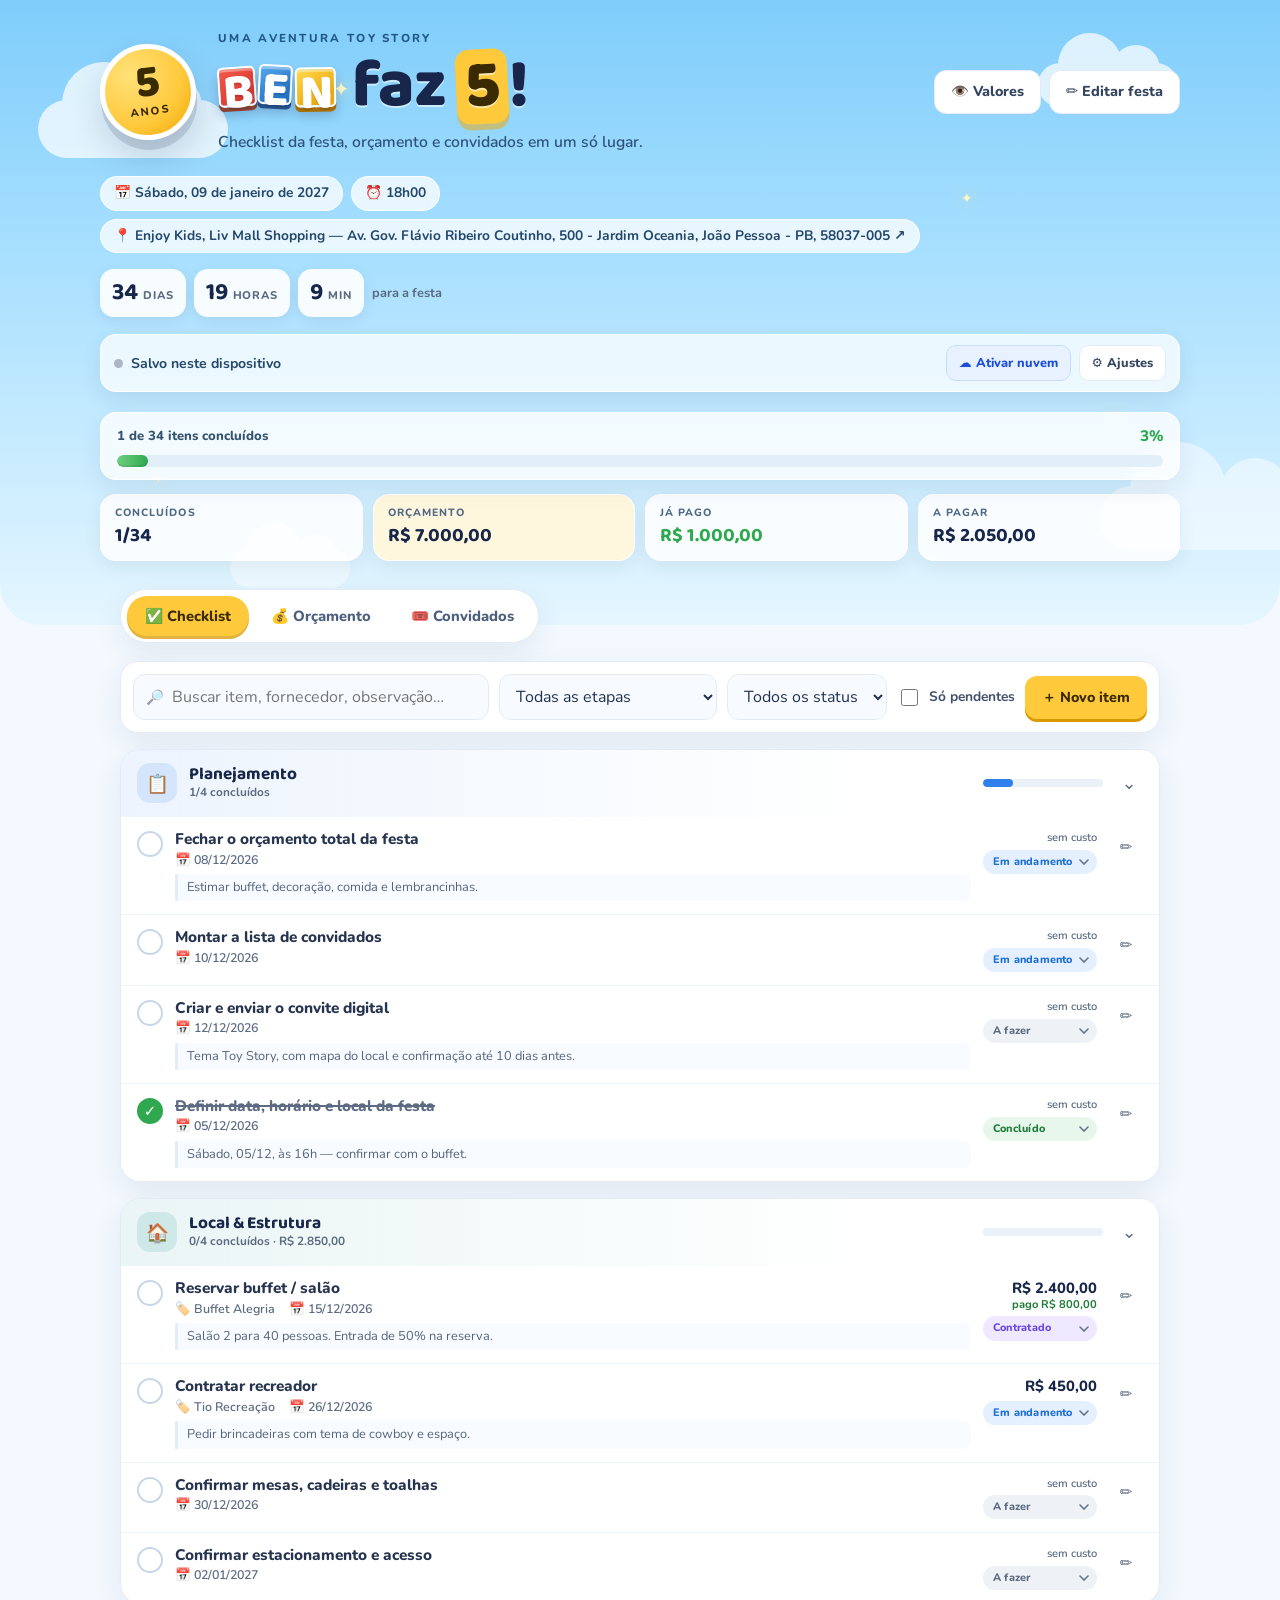
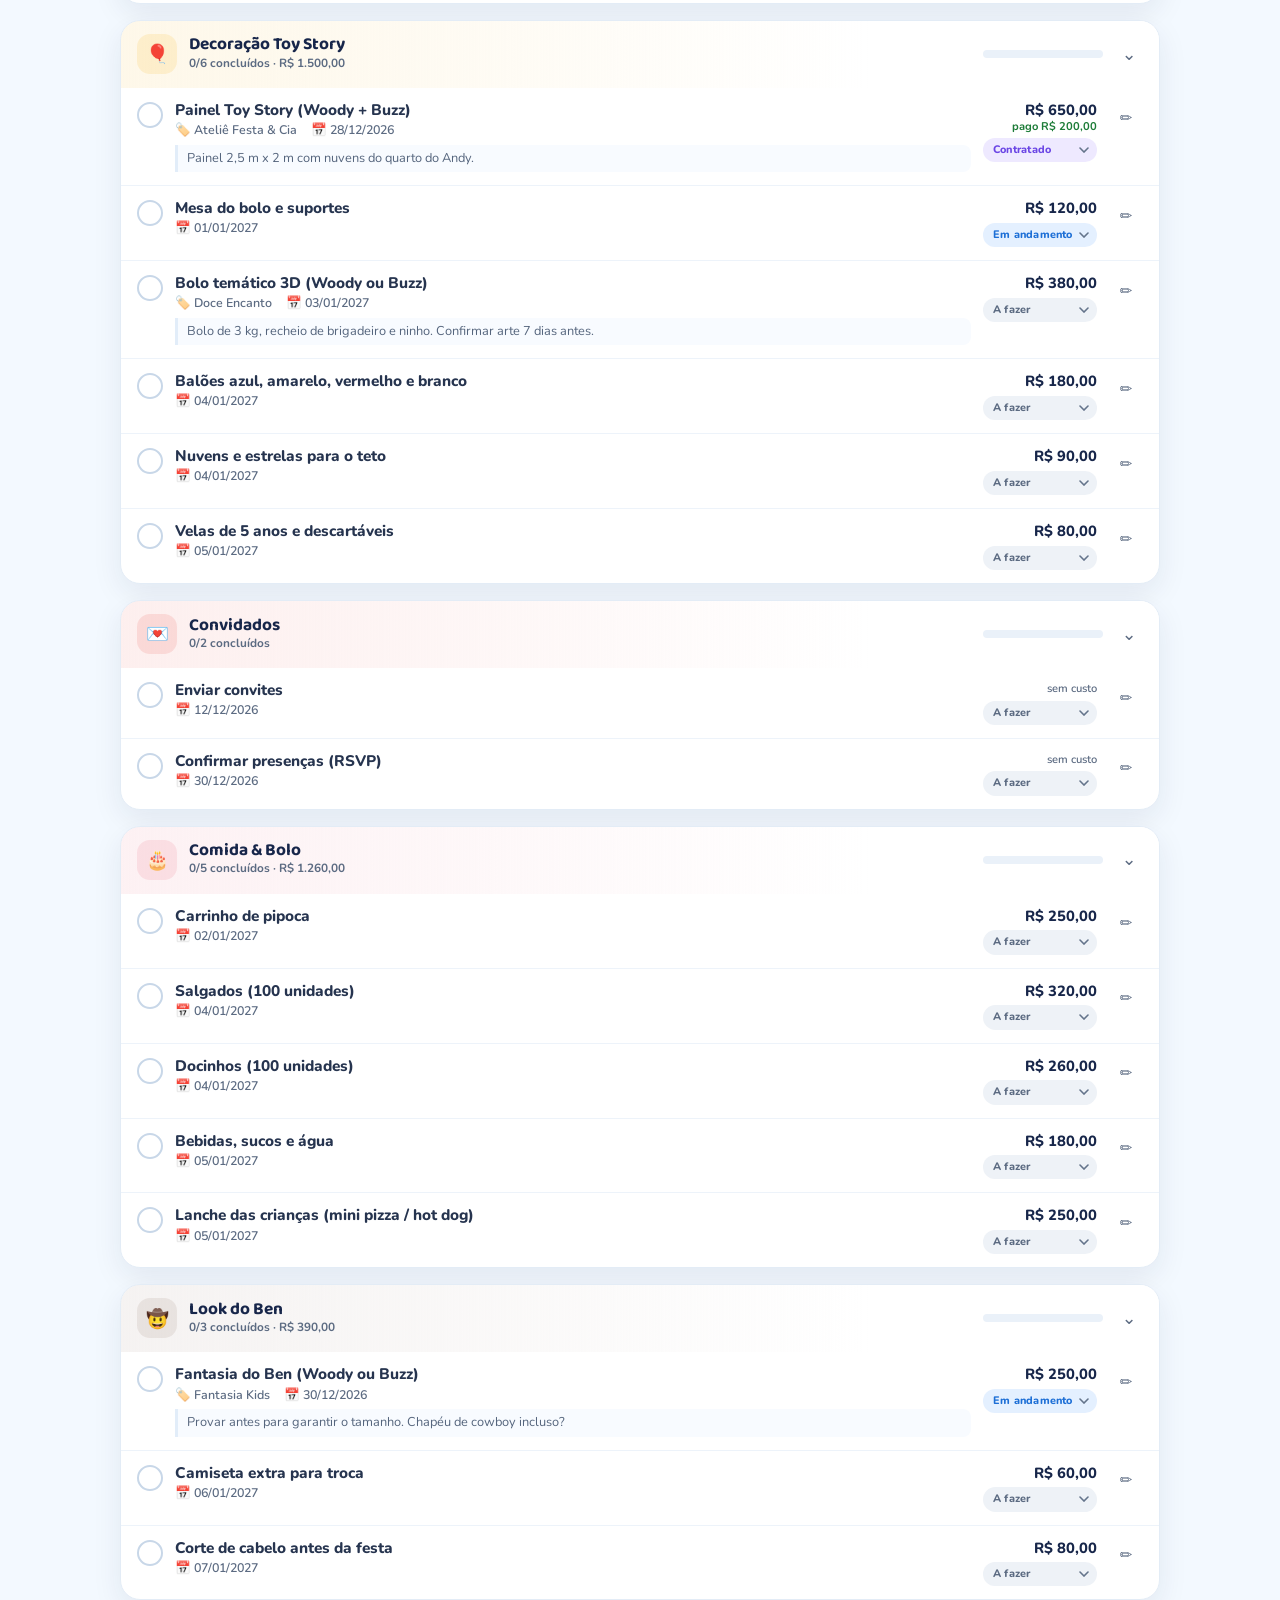
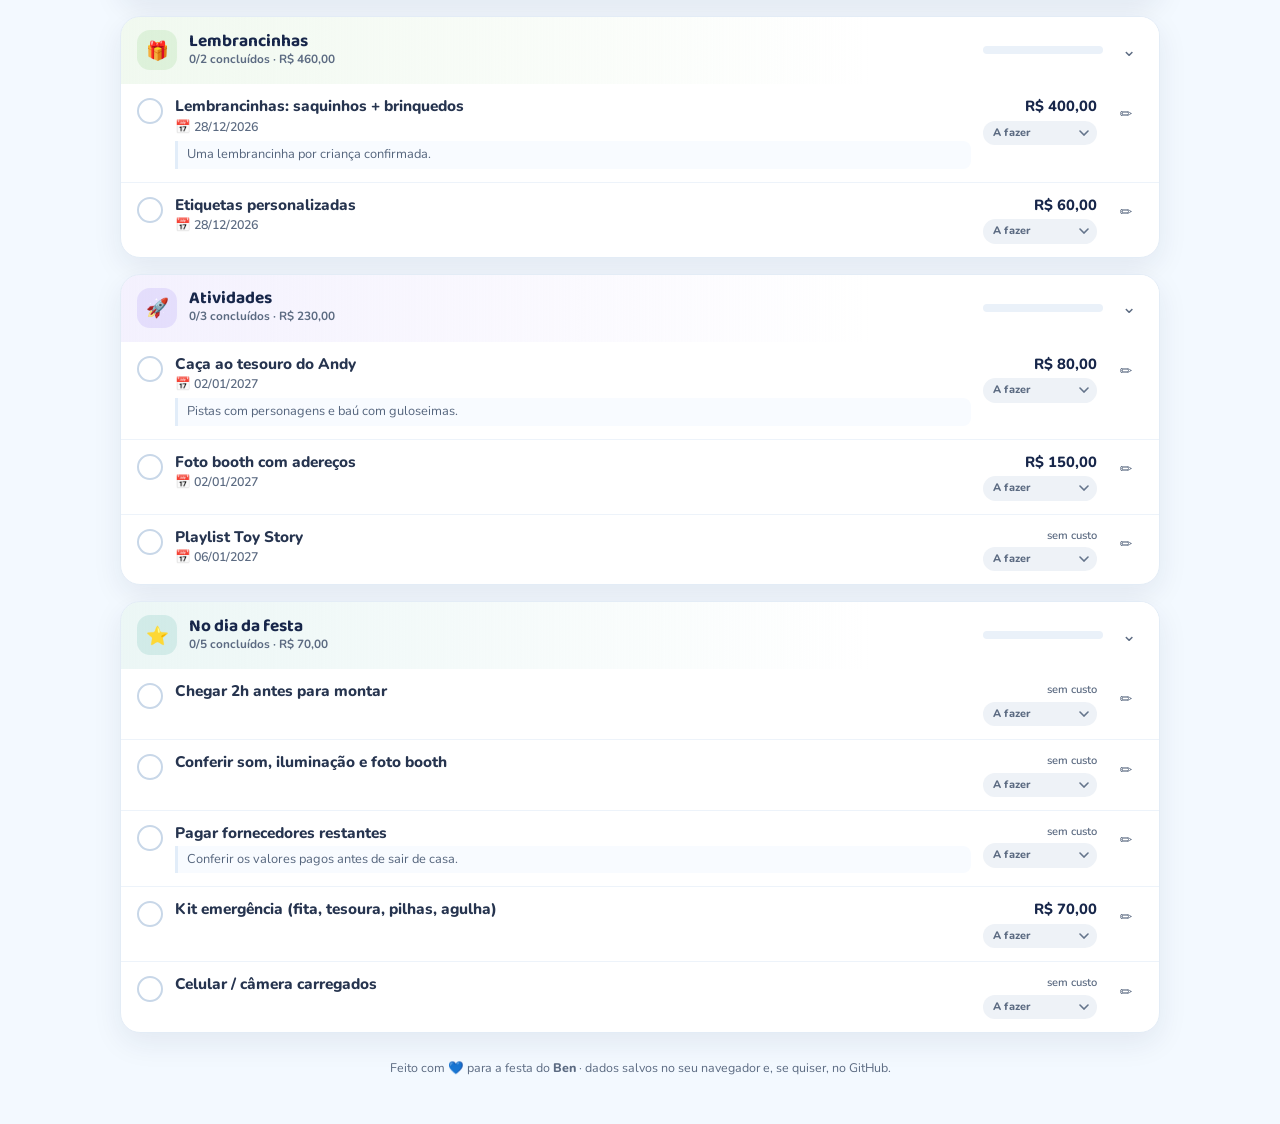
==== commit 9ef2ceb9: "Melhora checklist e confirmação do convite" ====
--- a/index.html
+++ b/index.html
@@ -11,7 +11,7 @@
   <link rel="preconnect" href="https://fonts.gstatic.com" crossorigin />
   <link href="https://fonts.googleapis.com/css2?family=Baloo+2:wght@500;600;700;800&family=Nunito:wght@400;600;700;800&display=swap" rel="stylesheet" />
   <!-- Ao alterar CSS ou JS, troque o ?v= (ex.: 20261031b) para os aparelhos baixarem a versão nova. -->
-  <link rel="stylesheet" href="assets/styles.css?v=20261106" />
+  <link rel="stylesheet" href="assets/styles.css?v=20261108" />
 </head>
 <body>
   <header class="hero">
@@ -31,7 +31,7 @@
         <div class="badge-age" aria-hidden="true"><span id="badgeAge">5</span><small>anos</small></div>
         <div class="hero-copy">
           <p class="eyebrow">Uma aventura Toy Story</p>
-          <h1><span id="heroName">Ben</span> faz <span class="hl" id="heroAge">5</span>!</h1>
+          <h1><span id="heroName" class="hero-name-blocks" aria-label="Ben"></span> faz <span class="hl" id="heroAge">5</span>!</h1>
           <p class="hero-sub">Checklist da festa, orçamento e convidados em um só lugar.</p>
         </div>
         <div class="hero-actions">
@@ -42,6 +42,15 @@
 
       <div class="hero-meta" id="heroMeta"></div>
       <div class="countdown" id="countdown" aria-live="polite"></div>
+
+      <div class="cloud-bar" aria-label="Sincronização dos dados">
+        <div class="cloud-status"><span class="dot" id="cloudDot"></span><span id="cloudText">Salvo neste dispositivo</span></div>
+        <div class="cloud-actions">
+          <button class="btn btn-sm btn-ghost" id="pullBtn" type="button" hidden>⬇️ Carregar</button>
+          <button class="btn btn-sm btn-cloud" id="saveCloudBtn" type="button">☁️ Salvar na nuvem</button>
+          <button class="btn btn-sm btn-ghost" id="settingsBtn" type="button">⚙️ Ajustes</button>
+        </div>
+      </div>
 
       <div class="hero-progress">
         <div class="progress-head">
@@ -64,15 +73,6 @@
 
     <main>
     <section id="view-checklist" class="view" aria-label="Checklist">
-      <div class="cloud-bar">
-        <div class="cloud-status"><span class="dot" id="cloudDot"></span><span id="cloudText">Salvo neste dispositivo</span></div>
-        <div class="cloud-actions">
-          <button class="btn btn-sm btn-ghost" id="pullBtn" type="button" hidden>⬇️ Carregar</button>
-          <button class="btn btn-sm btn-cloud" id="saveCloudBtn" type="button">☁️ Salvar na nuvem</button>
-          <button class="btn btn-sm btn-ghost" id="settingsBtn" type="button">⚙️ Ajustes</button>
-        </div>
-      </div>
-
       <div class="toolbar">
         <div class="search-field">
           <span aria-hidden="true">🔎</span>
@@ -300,6 +300,10 @@
         </div>
         <p class="hint">A aba Convidados mostra uma barra de ocupação de cada limite. Ao chegar no total, a barra fica vermelha.</p>
 
+        <h3 class="form-section">Nomes das etapas do checklist</h3>
+        <p class="hint">Personalize os títulos das etapas. Os itens continuam vinculados às mesmas etapas.</p>
+        <div id="stageNamesFields" class="stage-names-grid"></div>
+
         <h3 class="form-section">Sincronização com GitHub <span class="tag-optional">opcional</span></h3>
         <p class="hint">Assim você abre a página em qualquer aparelho e vê os mesmos dados. O token fica salvo somente neste navegador — ele nunca vai para o repositório.</p>
 
@@ -488,6 +492,6 @@
   <div class="toast" id="toast" role="status" aria-live="polite"></div>
 
   <script src="assets/guest-id.js?v=20261105"></script>
-  <script src="assets/app.js?v=20261106"></script>
+  <script src="assets/app.js?v=20261108"></script>
 </body>
 </html>
--- a/assets/styles.css
+++ b/assets/styles.css
@@ -177,6 +177,40 @@
   box-shadow: 0 6px 0 rgba(242, 169, 0, 0.5);
 }
 
+.hero-name-blocks {
+  display: inline-flex;
+  align-items: center;
+  gap: 0.035em;
+  vertical-align: -0.045em;
+  margin-right: 0.06em;
+  perspective: 500px;
+  white-space: nowrap;
+}
+.hero-name-block {
+  position: relative;
+  display: inline-grid;
+  min-width: 0.64em;
+  height: 0.8em;
+  place-items: center;
+  padding: 0 0.045em;
+  border: 0.055em solid #fff;
+  border-radius: 0.11em;
+  color: #fff;
+  font-family: "Baloo 2", sans-serif;
+  font-size: 0.74em;
+  font-weight: 900;
+  line-height: 1;
+  text-transform: uppercase;
+  text-shadow: 0 2px 0 rgba(0,0,0,.12);
+  box-shadow: inset 0 0.055em 0 rgba(255,255,255,.35), 0 0.09em 0 #8c4234, 0 0.16em 0.22em rgba(20,43,74,.24);
+  transform: rotate(-4deg) translateY(-0.025em);
+  background: linear-gradient(145deg, #f45a4b, #d93832 76%);
+}
+.hero-name-block:nth-child(2n) { transform: rotate(3deg) translateY(-0.07em); }
+.hero-name-block:nth-child(3n) { transform: rotate(-1deg) translateY(-0.015em); }
+.hero-name-block.block-1 { background: linear-gradient(145deg, #55a9f0, #2773c7 76%); box-shadow: inset 0 0.055em 0 rgba(255,255,255,.35), 0 0.09em 0 #24518a, 0 0.16em 0.22em rgba(20,43,74,.24); }
+.hero-name-block.block-2 { background: linear-gradient(145deg, #ffd94d, #eba90d 76%); box-shadow: inset 0 0.055em 0 rgba(255,255,255,.35), 0 0.09em 0 #a76d05, 0 0.16em 0.22em rgba(20,43,74,.24); }
+
 .hero-sub {
   margin: 6px 0 0;
   font-size: 0.98rem;
@@ -270,6 +304,19 @@
   backdrop-filter: blur(8px);
   box-shadow: 0 8px 24px rgba(23, 38, 74, 0.08);
 }
+
+.hero .cloud-bar {
+  margin: 17px 0 0;
+  padding: 10px 13px;
+  border: 1px solid rgba(255,255,255,.92);
+  border-radius: 16px;
+  background: rgba(255,255,255,.72);
+  box-shadow: 0 7px 20px rgba(31,72,112,.1);
+  backdrop-filter: blur(9px);
+}
+.hero .cloud-status { font-size: .88rem; color: #24476b; }
+.hero .cloud-actions .btn { min-height: 36px; padding: 7px 12px; }
+.hero .cloud-actions .btn-cloud { background: #e7f1ff; border-color: #c6dcff; }
 .progress-head {
   display: flex;
   justify-content: space-between;
@@ -1259,6 +1306,9 @@
   padding: 2px 8px;
   margin-left: 6px;
 }
+.stage-names-grid { display: grid; grid-template-columns: repeat(2, minmax(0, 1fr)); gap: 8px 12px; }
+.stage-name-field { margin: 0; }
+.stage-name-field .input { margin-top: 4px; }
 .hint { margin: 4px 0 12px; font-size: 0.78rem; color: var(--muted); line-height: 1.45; }
 
 .cloud-help {
@@ -1629,6 +1679,10 @@
   .hero-stat { padding: 8px 10px; border-radius: 13px; }
   .hero-stat .value { font-size: 1.02rem; }
   .hero-stat .label { font-size: 0.58rem; }
+  .hero .cloud-bar { display: grid; gap: 9px; margin-top: 14px; padding: 10px; }
+  .hero .cloud-actions { display: grid; grid-template-columns: repeat(2, minmax(0, 1fr)); }
+  .hero .cloud-actions .btn { width: 100%; font-size: .72rem; padding: 7px 6px; }
+  .stage-names-grid { grid-template-columns: 1fr; }
 
   .shell { padding: 0 12px 30px; margin-top: -32px; }
   .tabs { width: 100%; justify-content: space-between; }
@@ -2042,6 +2096,74 @@
 .invite-divider::after { content: ""; flex: 1; height: 1px; background: linear-gradient(90deg, transparent, #d8e2ed); }
 .invite-divider::after { background: linear-gradient(90deg, #d8e2ed, transparent); }
 .rsvp-title { margin: 12px 0 11px; color: #112b50; font-size: 1.35rem; }
+.rsvp-panel {
+  margin-top: 17px;
+  padding: 20px 18px 18px;
+  border: 2px solid #f4d36d;
+  border-radius: 22px;
+  background: linear-gradient(145deg, #fffdf5, #fff 68%, #f2f8ff);
+  box-shadow: 0 10px 28px rgba(30, 72, 120, .11), inset 0 0 0 4px rgba(255,255,255,.86);
+  text-align: center;
+}
+.rsvp-heading { margin: 3px 0 14px; }
+.rsvp-step-badge {
+  display: inline-flex;
+  align-items: center;
+  padding: 4px 11px;
+  border-radius: 999px;
+  background: #fff0b7;
+  color: #815900;
+  font-size: .62rem;
+  font-weight: 1000;
+  letter-spacing: .13em;
+}
+.rsvp-panel .rsvp-title { margin: 7px 0 3px; font-size: 1.55rem; }
+.rsvp-intro { margin: 0; color: #5a6b82; font-size: .83rem; font-weight: 700; }
+.invite-step-label {
+  display: flex;
+  align-items: center;
+  gap: 8px;
+  margin: 12px 0 8px;
+  color: #23466f;
+  font-size: .82rem;
+  font-weight: 900;
+  text-align: left;
+}
+.invite-step-label span {
+  display: inline-grid;
+  width: 24px;
+  height: 24px;
+  flex: none;
+  place-items: center;
+  border-radius: 50%;
+  background: #287fc3;
+  color: #fff;
+  font-size: .75rem;
+  box-shadow: 0 2px 0 #175a91;
+}
+.rsvp-panel .invite-search { margin-bottom: 8px; text-align: left; }
+.rsvp-panel .invite-search .input { min-height: 52px; border: 2px solid #9cc9ee; background: #fff; font-size: 1rem; }
+.rsvp-panel .invite-search .input:focus { border-color: #287fc3; box-shadow: 0 0 0 4px rgba(40,127,195,.15); }
+.rsvp-panel .invite-search-hint { padding: 10px 12px; border: 1px dashed #cbdced; border-radius: 12px; background: rgba(255,255,255,.76); }
+.rsvp-panel .invite-guest-btn { min-height: 49px; border: 1px solid #cadceb; background: #fff; }
+.rsvp-panel .invite-guest-btn:hover { border-color: #f0be38; background: #fff9e5; }
+.rsvp-panel .invite-rsvp { text-align: left; }
+.rsvp-panel .invite-hello { margin: 0 0 12px; padding: 11px 13px; border-radius: 13px; background: #eaf5ff; color: #164d7e; font-size: 1rem; font-weight: 900; }
+.rsvp-panel .invite-hint { text-align: left; }
+.rsvp-panel .field-label { text-align: left; }
+.rsvp-panel .invite-textarea { min-height: 76px; }
+.rsvp-panel .invite-actions { grid-template-columns: minmax(0, 1.3fr) minmax(0, 1fr); }
+.rsvp-panel .invite-confirm-btn {
+  border-color: #24823c;
+  background: linear-gradient(135deg, #55b95d, #238943);
+  color: #fff;
+  font-size: 1.06rem;
+  box-shadow: 0 4px 0 #176d30, 0 8px 15px rgba(35,137,67,.18);
+}
+.rsvp-panel .invite-confirm-btn:hover { background: linear-gradient(135deg, #62c66a, #1f7e3c); }
+.rsvp-panel .invite-btn[data-rsvp="declined"] { border: 1px solid #d7e1ec; background: #fff; color: #53647a; box-shadow: none; }
+.rsvp-panel .invite-btn.is-current { outline-color: rgba(47,168,79,.5); }
+.rsvp-panel .invite-warning { padding: 10px; border-radius: 11px; }
 .invite-loading { padding: 18px 0; }
 .invite-spinner { border-color: #d4e5f4; border-top-color: #e6af20; }
 .invite-search .input { margin-top: 5px; }
@@ -2090,6 +2212,10 @@
   .invite-badge { right: 13px; bottom: 17px; width: 55px; height: 55px; }
   .invite-badge span { font-size: 1.4rem; }
   .invite-details { padding: 23px 15px 24px; }
+  .rsvp-panel { padding: 17px 12px 14px; border-radius: 18px; }
+  .rsvp-panel .rsvp-title { font-size: 1.35rem; }
+  .rsvp-panel .invite-actions { grid-template-columns: 1fr; }
+  .rsvp-panel .invite-confirm-btn { min-height: 54px; }
   .invite-sub { font-size: .88rem; }
   .invite-meta { gap: 6px; }
   .invite-chip { padding: 6px 7px; font-size: .67rem; }
@@ -2100,3 +2226,244 @@
 @media (prefers-reduced-motion: reduce) {
   .poster-spotlight { opacity: .5; transform: translateX(-50%); }
 }
+
+/* ============================================================
+   Quarto do Andy — camada visual do convite
+   ============================================================ */
+
+.room-theme {
+  background:
+    linear-gradient(rgba(255,255,255,.12), rgba(255,255,255,.12)),
+    #55b9eb;
+}
+.room-theme .invite-sky {
+  background:
+    radial-gradient(ellipse 55px 24px at 12% 16%, rgba(255,255,255,.72) 0 52%, transparent 54%),
+    radial-gradient(circle 28px at 9% 14%, rgba(255,255,255,.72) 0 95%, transparent),
+    radial-gradient(circle 34px at 14% 13%, rgba(255,255,255,.72) 0 95%, transparent),
+    radial-gradient(ellipse 68px 28px at 82% 28%, rgba(255,255,255,.55) 0 52%, transparent 54%),
+    radial-gradient(circle 33px at 78% 25%, rgba(255,255,255,.55) 0 95%, transparent),
+    radial-gradient(circle 39px at 84% 24%, rgba(255,255,255,.55) 0 95%, transparent);
+}
+.room-theme .invite-sky::before {
+  opacity: .08;
+  mix-blend-mode: multiply;
+}
+.room-theme .invite-sky .cloud { display: none; }
+.room-star {
+  position: absolute;
+  color: rgba(255,224,75,.82);
+  text-shadow: 0 2px 0 rgba(151,92,0,.2);
+  animation: twinkle 4s ease-in-out infinite;
+}
+.room-star.rs1 { top: 8%; right: 13%; font-size: 1.5rem; }
+.room-star.rs2 { top: 44%; left: 5%; font-size: .8rem; animation-delay: -1.2s; }
+.room-star.rs3 { bottom: 12%; right: 7%; font-size: 1rem; animation-delay: -2.3s; }
+
+.room-theme .invite-card {
+  border: 6px solid #e2a34d;
+  background: #fffdf7;
+  box-shadow:
+    0 32px 80px rgba(22,70,105,.35),
+    inset 0 0 0 2px rgba(111,58,16,.3),
+    0 0 0 7px rgba(255,255,255,.24);
+}
+
+.andy-room {
+  min-height: 470px;
+  padding: 43px 58px 112px;
+  color: #16365e;
+  background-color: #70c8f0;
+  background-image:
+    url("data:image/svg+xml,%3Csvg width='230' height='150' viewBox='0 0 230 150' xmlns='http://www.w3.org/2000/svg'%3E%3Cg fill='%23fff' fill-opacity='.82'%3E%3Cellipse cx='58' cy='74' rx='50' ry='19'/%3E%3Ccircle cx='39' cy='62' r='24'/%3E%3Ccircle cx='67' cy='55' r='31'/%3E%3Ccircle cx='91' cy='66' r='20'/%3E%3C/g%3E%3C/svg%3E");
+  background-size: 230px 150px;
+  background-position: 14px 4px;
+}
+.andy-room::before {
+  content: "";
+  position: absolute;
+  z-index: 0;
+  top: auto;
+  right: 0;
+  bottom: 0;
+  left: 0;
+  height: 93px;
+  opacity: 1;
+  background:
+    linear-gradient(90deg, transparent 0 13%, rgba(90,44,12,.18) 13% 13.5%, transparent 13.5% 38%, rgba(90,44,12,.18) 38% 38.5%, transparent 38.5% 68%, rgba(90,44,12,.18) 68% 68.5%, transparent 68.5%),
+    repeating-linear-gradient(8deg, rgba(255,255,255,.08) 0 2px, transparent 2px 16px),
+    linear-gradient(180deg, #d39448, #ad6629);
+  box-shadow: inset 0 9px 0 #f5e5bd, inset 0 13px 0 #a65e26;
+}
+.andy-room::after {
+  height: 8px;
+  background: linear-gradient(180deg, #8c4b1f, #5f2f13);
+}
+
+.room-pennants {
+  position: absolute;
+  z-index: 1;
+  top: 0;
+  left: 50%;
+  display: flex;
+  transform: translateX(-50%);
+}
+.room-pennants::before {
+  content: "";
+  position: absolute;
+  top: 2px;
+  right: -10px;
+  left: -10px;
+  height: 2px;
+  background: #72512d;
+}
+.room-pennants i {
+  width: 32px;
+  height: 31px;
+  clip-path: polygon(0 0, 100% 0, 50% 100%);
+  background: #e8453c;
+}
+.room-pennants i:nth-child(2n) { background: #ffd13f; }
+.room-pennants i:nth-child(3n) { background: #3b83d3; }
+
+.room-note,
+.room-overline,
+.room-tagline,
+.andy-room h1,
+.andy-room .character-cast,
+.room-shelf,
+.room-toys { position: relative; z-index: 2; }
+.room-note {
+  display: inline-block;
+  margin: 0 0 12px;
+  padding: 5px 12px;
+  transform: rotate(-1deg);
+  border: 1px solid #d4b47a;
+  background: #fff6cc;
+  box-shadow: 0 4px 10px rgba(86,55,19,.17);
+  color: #72501d;
+  font-size: .64rem;
+  font-weight: 900;
+  letter-spacing: .12em;
+  text-transform: uppercase;
+}
+.room-overline {
+  margin: 0 0 1px;
+  color: #174f80;
+  font-size: .68rem;
+  font-weight: 900;
+  letter-spacing: .14em;
+  text-transform: uppercase;
+}
+.andy-room h1 {
+  display: flex;
+  align-items: baseline;
+  justify-content: center;
+  gap: 8px;
+  margin: 0;
+  color: #fff;
+  text-shadow: 0 3px 0 #1e4e77, 0 5px 12px rgba(35,89,128,.25);
+}
+.andy-room .poster-name {
+  color: #ffd23f;
+  -webkit-text-stroke: 2px #d93f35;
+  text-shadow: 0 3px 0 #b52e2a, 0 6px 12px rgba(35,89,128,.28);
+}
+.andy-room .poster-action { color: #174f80; text-shadow: none; }
+.andy-room .poster-age { color: #174f80; text-shadow: none; }
+.andy-room .poster-age b { color: #e9443b; text-shadow: 0 2px 0 #fff; }
+.room-tagline { margin: 7px 0 15px; color: #174f80; font-weight: 900; }
+
+.andy-room .character-cast {
+  width: min(470px, 100%);
+  min-height: 74px;
+  margin-bottom: 0;
+  padding: 0 9px;
+}
+.andy-room .character-portrait {
+  width: 56px;
+  height: 56px;
+  border-color: #fff;
+  box-shadow: 0 7px 0 -2px rgba(81,43,18,.38), 0 8px 16px rgba(48,70,87,.24);
+}
+.andy-room .character-portrait.main { width: 68px; height: 68px; border-color: #ffd13f; }
+.room-shelf {
+  height: 13px;
+  margin: -5px 3px 0;
+  border-radius: 4px;
+  background: linear-gradient(180deg, #d88936, #8d4a1c);
+  box-shadow: 0 6px 0 #6e3615, 0 11px 15px rgba(73,39,18,.25);
+}
+
+.room-toys { position: absolute; right: 18px; bottom: 15px; left: 18px; height: 70px; }
+.pixar-ball {
+  position: absolute;
+  left: 4px;
+  bottom: 0;
+  width: 55px;
+  height: 55px;
+  border: 4px solid #fff;
+  border-radius: 50%;
+  background:
+    radial-gradient(circle at 51% 43%, #e83d3a 0 8px, transparent 9px),
+    conic-gradient(from 34deg, #ffd641 0 25%, #3c86d8 25% 50%, #ffd641 50% 75%, #3c86d8 75%);
+  box-shadow: 0 5px 9px rgba(83,43,14,.3);
+  animation: ball-rock 4s ease-in-out infinite;
+}
+.toy-block {
+  position: absolute;
+  bottom: 0;
+  display: grid;
+  width: 43px;
+  height: 43px;
+  place-items: center;
+  border: 3px solid rgba(255,255,255,.85);
+  border-radius: 5px;
+  box-shadow: 0 5px 0 rgba(83,43,14,.28);
+  color: #fff;
+  font-family: "Baloo 2", sans-serif;
+  font-size: 1.5rem;
+  font-style: normal;
+  font-weight: 900;
+}
+.block-b { right: 93px; transform: rotate(-5deg); background: #e8453c; }
+.block-e { right: 49px; bottom: 4px; transform: rotate(3deg); background: #3b83d3; }
+.block-n { right: 5px; transform: rotate(-2deg); background: #e5ad1f; }
+.andy-room .invite-badge {
+  right: auto;
+  bottom: 17px;
+  left: 82px;
+  width: 57px;
+  height: 57px;
+  border-color: #fff;
+}
+
+.room-theme .invite-kicker { color: #b53b32; }
+.room-theme .invite-details { background: linear-gradient(180deg, #fffaf0, #fff); }
+.room-theme .invite-divider { color: #e5ad1f; }
+.room-theme .invite-foot { color: #174f80; text-shadow: none; }
+
+@keyframes ball-rock {
+  0%, 100% { transform: rotate(-8deg); }
+  50% { transform: rotate(8deg) translateY(-3px); }
+}
+
+@media (max-width: 560px) {
+  .room-theme .invite-card { border-width: 4px; }
+  .andy-room { min-height: 426px; padding: 40px 18px 103px; }
+  .room-note { margin-bottom: 9px; font-size: .53rem; }
+  .room-overline { font-size: .55rem; }
+  .andy-room h1 { flex-wrap: wrap; column-gap: 6px; }
+  .andy-room .poster-name { flex-basis: 100%; }
+  .room-tagline { margin: 5px 0 12px; font-size: .8rem; }
+  .andy-room .character-cast { padding: 0; min-height: 56px; }
+  .andy-room .character-portrait { width: 39px; height: 39px; }
+  .andy-room .character-portrait.main { width: 49px; height: 49px; }
+  .room-shelf { margin-top: -3px; }
+  .pixar-ball { width: 46px; height: 46px; }
+  .toy-block { width: 36px; height: 36px; font-size: 1.2rem; }
+  .block-b { right: 76px; }
+  .block-e { right: 40px; }
+  .block-n { right: 4px; }
+  .andy-room .invite-badge { left: 64px; bottom: 18px; width: 50px; height: 50px; }
+}
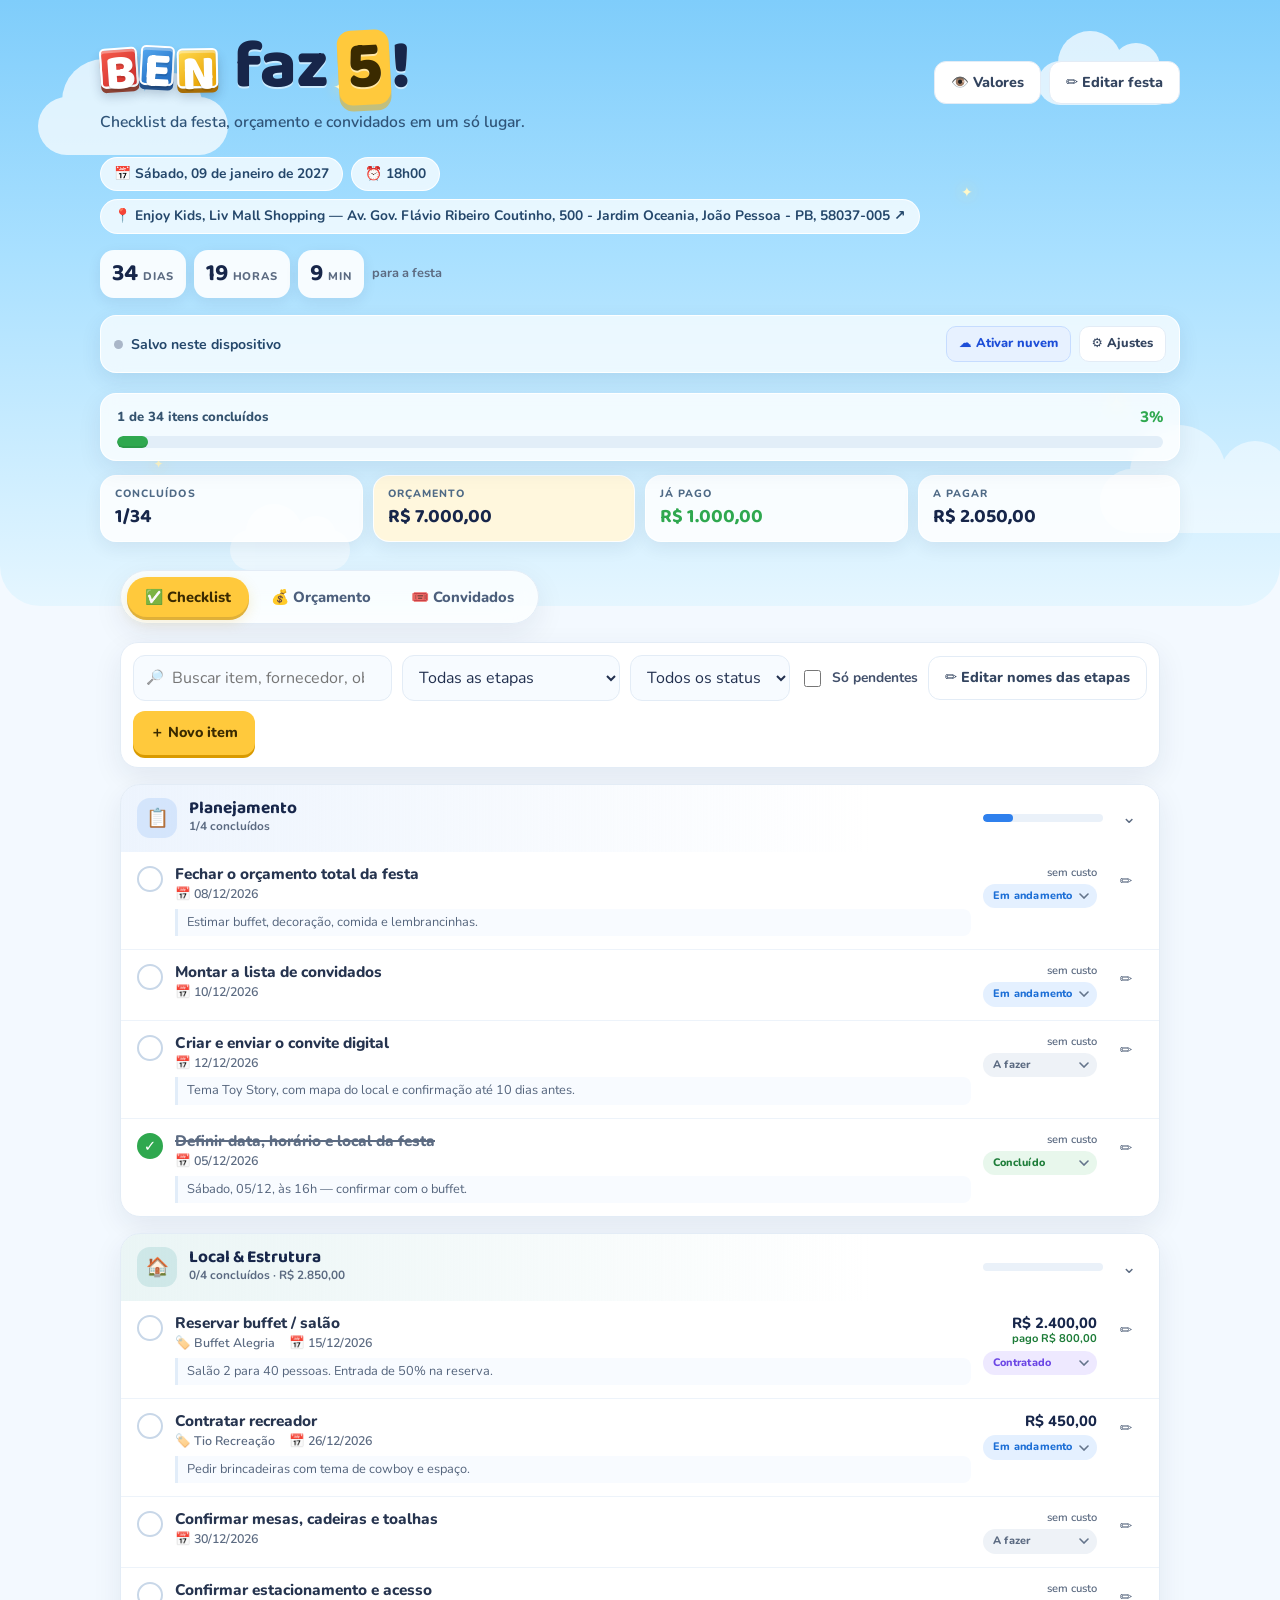
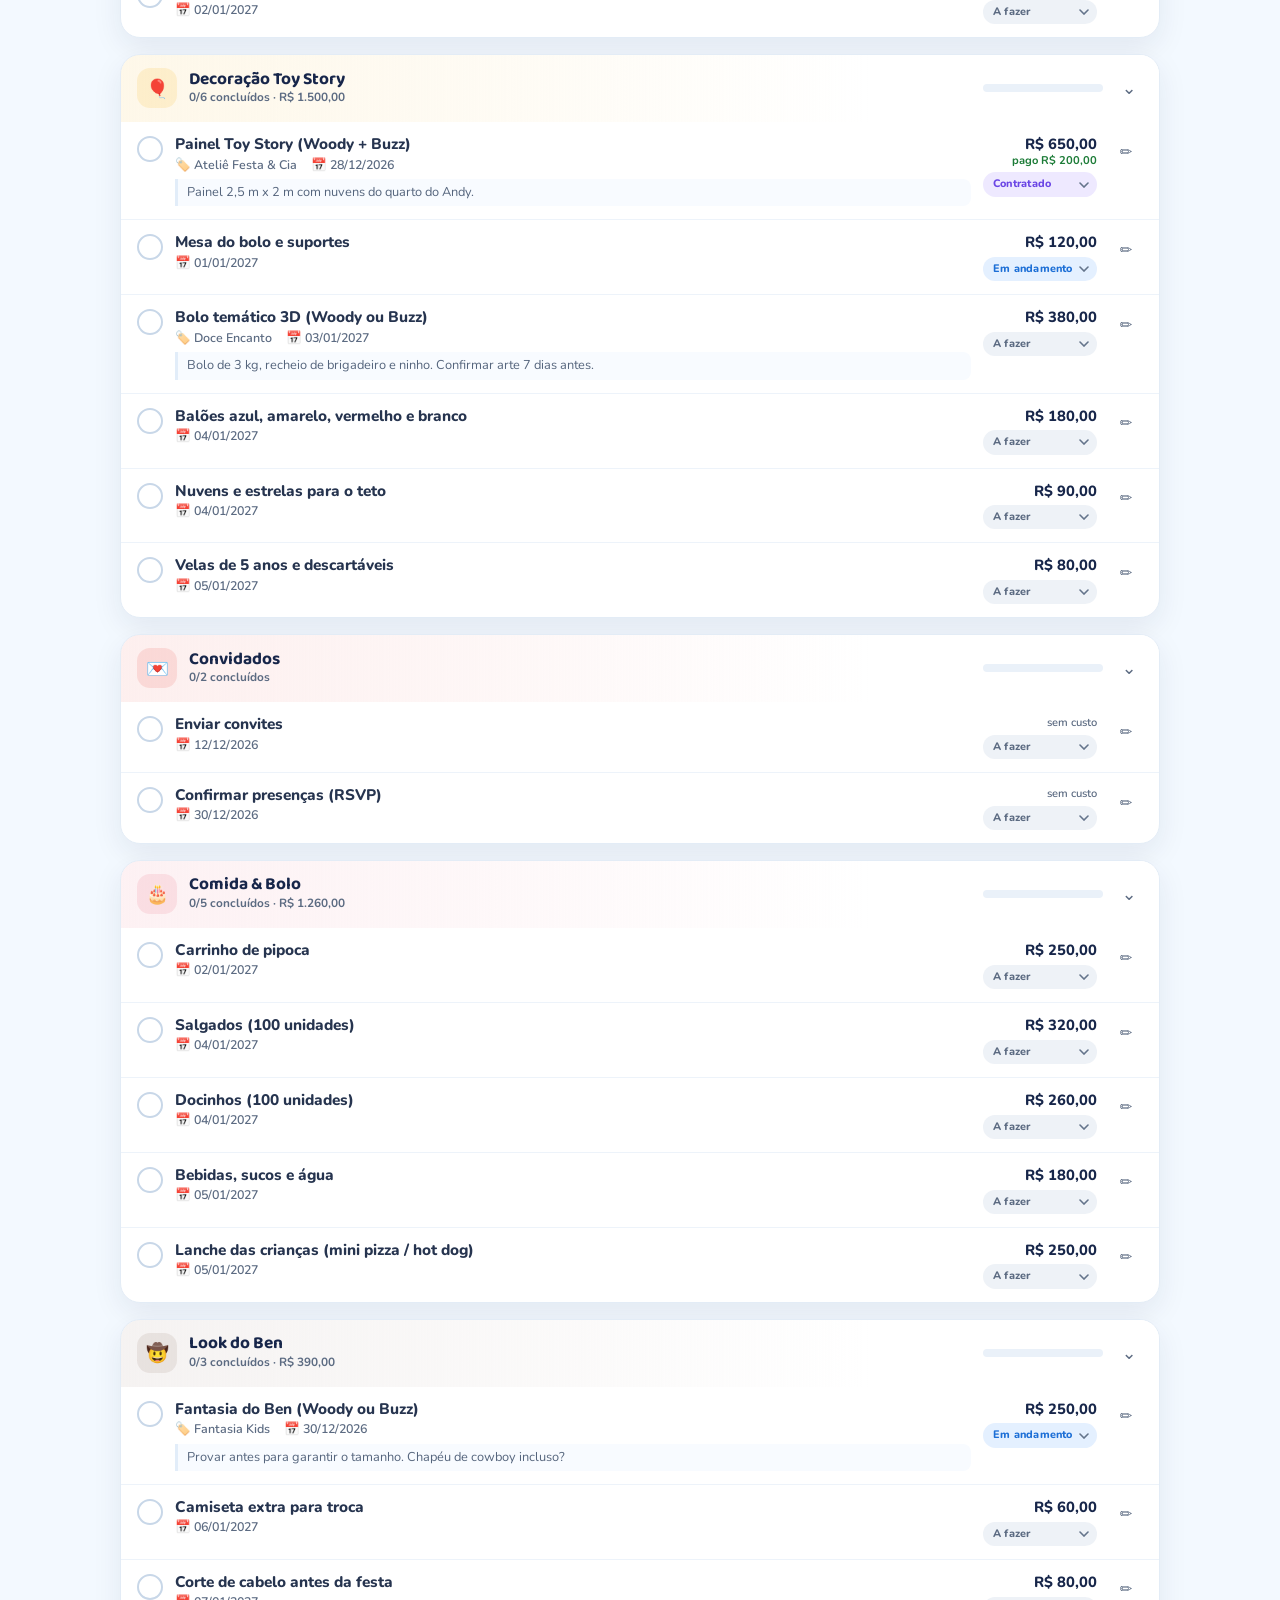
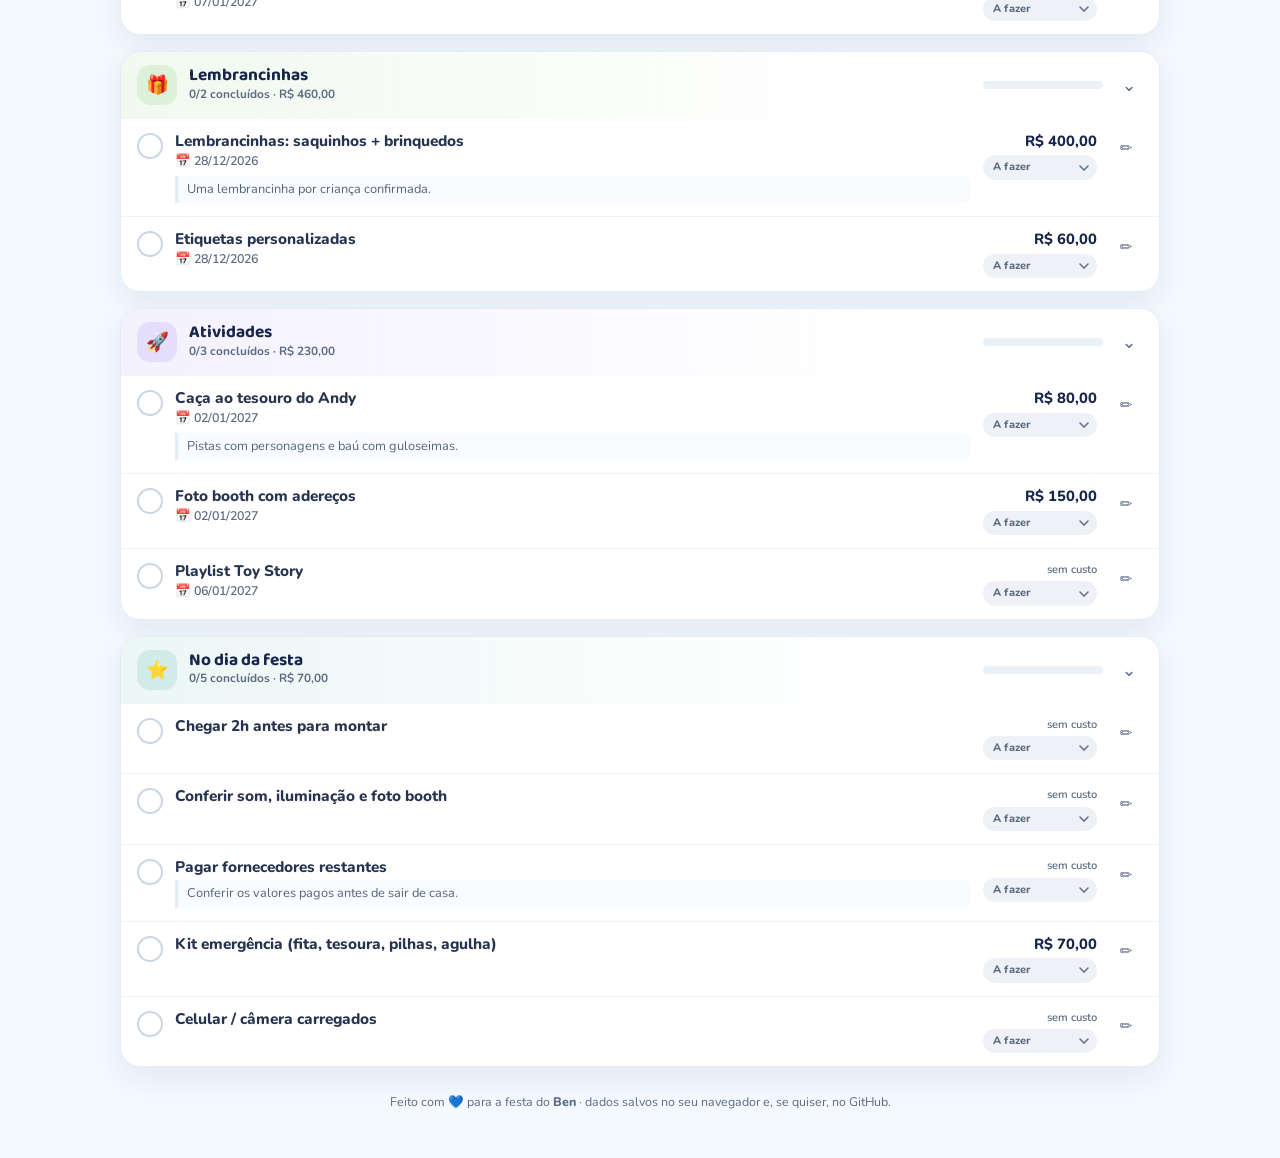
==== commit e8e4ebfc: "Refina experiência da festa e convidados" ====
--- a/index.html
+++ b/index.html
@@ -11,7 +11,7 @@
   <link rel="preconnect" href="https://fonts.gstatic.com" crossorigin />
   <link href="https://fonts.googleapis.com/css2?family=Baloo+2:wght@500;600;700;800&family=Nunito:wght@400;600;700;800&display=swap" rel="stylesheet" />
   <!-- Ao alterar CSS ou JS, troque o ?v= (ex.: 20261031b) para os aparelhos baixarem a versão nova. -->
-  <link rel="stylesheet" href="assets/styles.css?v=20261108" />
+  <link rel="stylesheet" href="assets/styles.css?v=20261109" />
 </head>
 <body>
   <header class="hero">
@@ -28,9 +28,7 @@
 
     <div class="hero-inner">
       <div class="hero-top">
-        <div class="badge-age" aria-hidden="true"><span id="badgeAge">5</span><small>anos</small></div>
         <div class="hero-copy">
-          <p class="eyebrow">Uma aventura Toy Story</p>
           <h1><span id="heroName" class="hero-name-blocks" aria-label="Ben"></span> faz <span class="hl" id="heroAge">5</span>!</h1>
           <p class="hero-sub">Checklist da festa, orçamento e convidados em um só lugar.</p>
         </div>
@@ -87,6 +85,7 @@
           <option value="done">Concluído</option>
         </select>
         <label class="check-inline"><input type="checkbox" id="pendingOnly" /> Só pendentes</label>
+        <button class="btn btn-ghost" id="editStageNamesBtn" type="button">✏️ Editar nomes das etapas</button>
         <button class="btn btn-primary" id="addItemBtn" type="button">＋ Novo item</button>
       </div>
 
@@ -300,7 +299,7 @@
         </div>
         <p class="hint">A aba Convidados mostra uma barra de ocupação de cada limite. Ao chegar no total, a barra fica vermelha.</p>
 
-        <h3 class="form-section">Nomes das etapas do checklist</h3>
+        <h3 class="form-section" id="stageNamesTitle">Nomes das etapas do checklist</h3>
         <p class="hint">Personalize os títulos das etapas. Os itens continuam vinculados às mesmas etapas.</p>
         <div id="stageNamesFields" class="stage-names-grid"></div>
 
@@ -438,6 +437,9 @@
         <label class="field-label">Nome
           <input id="guestEditName" class="input" required maxlength="80" autocomplete="off" />
         </label>
+        <label class="field-label">Parentesco ou como é conhecido (opcional)
+          <input id="guestEditRelation" class="input" maxlength="32" placeholder="Ex.: Vovô, Tia, Padrinho" autocomplete="off" />
+        </label>
         <div class="grid-2">
           <label class="field-label">Tipo
             <select id="guestEditType" class="input">
@@ -492,6 +494,6 @@
   <div class="toast" id="toast" role="status" aria-live="polite"></div>
 
   <script src="assets/guest-id.js?v=20261105"></script>
-  <script src="assets/app.js?v=20261108"></script>
+  <script src="assets/app.js?v=20261109"></script>
 </body>
 </html>
--- a/assets/styles.css
+++ b/assets/styles.css
@@ -21,6 +21,7 @@
   --shadow: 0 10px 30px rgba(23, 38, 74, 0.08);
   --shadow-lg: 0 24px 60px rgba(23, 38, 74, 0.18);
   --radius: 20px;
+  --motion-ios: cubic-bezier(.22, 1, .36, 1);
 }
 
 * { box-sizing: border-box; }
@@ -337,9 +338,9 @@
   height: 100%;
   width: 0;
   border-radius: inherit;
-  background: linear-gradient(90deg, #6fd07f, #2fa84f);
+  background: #2fa84f;
   box-shadow: inset 0 -2px 0 rgba(0, 0, 0, 0.08);
-  transition: width 0.45s ease;
+  transition: width 0.65s var(--motion-ios), background-color 0.3s ease;
 }
 
 .hero-stats {
@@ -354,7 +355,9 @@
   border-radius: 16px;
   padding: 10px 14px;
   box-shadow: 0 6px 18px rgba(23, 38, 74, 0.07);
-}
+  transition: transform .4s var(--motion-ios), box-shadow .4s ease;
+}
+.hero-stat:hover { transform: translateY(-3px); box-shadow: 0 13px 28px rgba(23,38,74,.12); }
 .hero-stat .label {
   display: block;
   font-size: 0.66rem;
@@ -389,7 +392,9 @@
   display: inline-flex;
   gap: 4px;
   padding: 6px;
-  background: #fff;
+  background: rgba(255,255,255,.78);
+  -webkit-backdrop-filter: blur(20px) saturate(1.5);
+  backdrop-filter: blur(20px) saturate(1.5);
   border-radius: 999px;
   box-shadow: var(--shadow);
   border: 1px solid var(--line);
@@ -402,13 +407,13 @@
   font-size: 0.92rem;
   padding: 9px 18px;
   border-radius: 999px;
-  transition: background 0.15s, color 0.15s, transform 0.15s;
+  transition: background .3s var(--motion-ios), color .25s ease, transform .35s var(--motion-ios), box-shadow .3s ease;
 }
 .tab:hover { background: var(--soft); color: var(--navy); }
 .tab.is-active {
   background: var(--yellow);
   color: #3a2a00;
-  box-shadow: 0 3px 0 rgba(217, 154, 0, 0.75);
+  box-shadow: 0 3px 0 rgba(217, 154, 0, 0.75), 0 5px 14px rgba(217,154,0,.18);
 }
 
 .view { padding-top: 18px; animation: fadeUp 0.28s ease both; }
@@ -535,11 +540,11 @@
   font-size: 0.9rem;
   color: var(--ink);
   background: #fff;
-  transition: transform 0.12s, box-shadow 0.12s, background 0.15s, border-color 0.15s;
+  transition: transform .35s var(--motion-ios), box-shadow .35s var(--motion-ios), background .25s ease, border-color .25s ease;
   text-decoration: none;
 }
-.btn:hover { transform: translateY(-1px); }
-.btn:active { transform: translateY(1px); }
+.btn:hover { transform: translateY(-2px) scale(1.015); }
+.btn:active { transform: scale(.97); }
 .btn:focus-visible { outline: 3px solid rgba(47, 128, 237, 0.35); outline-offset: 2px; }
 
 .btn-primary {
@@ -586,7 +591,9 @@
   border-radius: var(--radius);
   box-shadow: var(--shadow);
   overflow: hidden;
-}
+  transition: transform .4s var(--motion-ios), box-shadow .4s var(--motion-ios), border-color .3s ease;
+}
+.stage-group:hover { transform: translateY(-2px); box-shadow: 0 14px 32px rgba(23,38,74,.11); }
 .stage-head {
   width: 100%;
   display: flex;
@@ -598,7 +605,7 @@
   padding: 13px 16px;
   text-align: left;
   color: var(--ink);
-  transition: background 0.15s;
+  transition: background .3s ease;
 }
 .stage-head:hover { background: linear-gradient(90deg, var(--tint, #f0f7ff), #f8fbff 72%); }
 .stage-icon {
@@ -843,7 +850,9 @@
   border-radius: 16px;
   padding: 14px 16px;
   box-shadow: var(--shadow);
-}
+  transition: transform .4s var(--motion-ios), box-shadow .4s ease, border-color .3s ease;
+}
+.stat-card:hover { transform: translateY(-3px); box-shadow: 0 14px 32px rgba(23,38,74,.1); }
 .stat-card .label {
   display: block;
   font-size: 0.66rem;
@@ -879,11 +888,17 @@
   overflow: hidden;
 }
 .stat-progress-fill { display: block; height: 100%; border-radius: inherit; transition: width 0.25s ease; }
-.stat-progress-fill.limit { background: linear-gradient(90deg, #59b94b 0%, #8fd14f 32%, #f2a900 66%, #e8453c 100%); }
-.stat-progress-fill.confirmed { background: linear-gradient(90deg, #36a852, #69c878); }
+.stat-progress-fill.limit { transition: width .55s var(--motion-ios), background-color .35s ease; }
+.stat-progress-fill.limit.low { background: #2fa84f; }
+.stat-progress-fill.limit.mid { background: #e9a400; }
+.stat-progress-fill.limit.high { background: #e8453c; }
+.stat-progress-fill.confirmed { background: #2fa84f; }
 .stat-progress-pct { flex: none; min-width: 34px; text-align: right; color: #5a7794; font-size: 0.72rem; font-weight: 800; font-variant-numeric: tabular-nums; }
 .stat-progress-pct.positive { color: var(--green); }
 .stat-progress-pct.limit-reached { color: var(--red); }
+.stat-progress-pct.limit-low { color: var(--green); }
+.stat-progress-pct.limit-mid { color: #ae7900; }
+.stat-progress-pct.limit-high { color: var(--red); }
 
 .card {
   background: #fff;
@@ -1122,7 +1137,9 @@
   border-radius: 16px;
   padding: 12px 14px;
   box-shadow: 0 4px 14px rgba(23, 38, 74, 0.05);
-}
+  transition: background .25s ease, transform .35s var(--motion-ios);
+}
+.guest-row:hover { background: rgba(244,249,255,.8); }
 .guest-avatar {
   flex: none;
   width: 38px;
@@ -1234,19 +1251,22 @@
   place-items: center;
   padding: 20px;
   background: rgba(15, 28, 55, 0.55);
-  backdrop-filter: blur(5px);
+  -webkit-backdrop-filter: blur(12px) saturate(1.15);
+  backdrop-filter: blur(12px) saturate(1.15);
   overflow-y: auto;
   animation: fadeIn 0.18s ease both;
 }
 .modal-card {
-  background: #fff;
+  background: rgba(255,255,255,.94);
+  -webkit-backdrop-filter: blur(24px) saturate(1.35);
+  backdrop-filter: blur(24px) saturate(1.35);
   border-radius: 24px;
   width: 100%;
   max-width: 640px;
   max-height: calc(100vh - 40px);
   overflow-y: auto;
   box-shadow: var(--shadow-lg);
-  animation: pop 0.22s cubic-bezier(0.2, 0.9, 0.3, 1.2) both;
+  animation: pop .42s var(--motion-ios) both;
 }
 .modal-head {
   position: sticky;
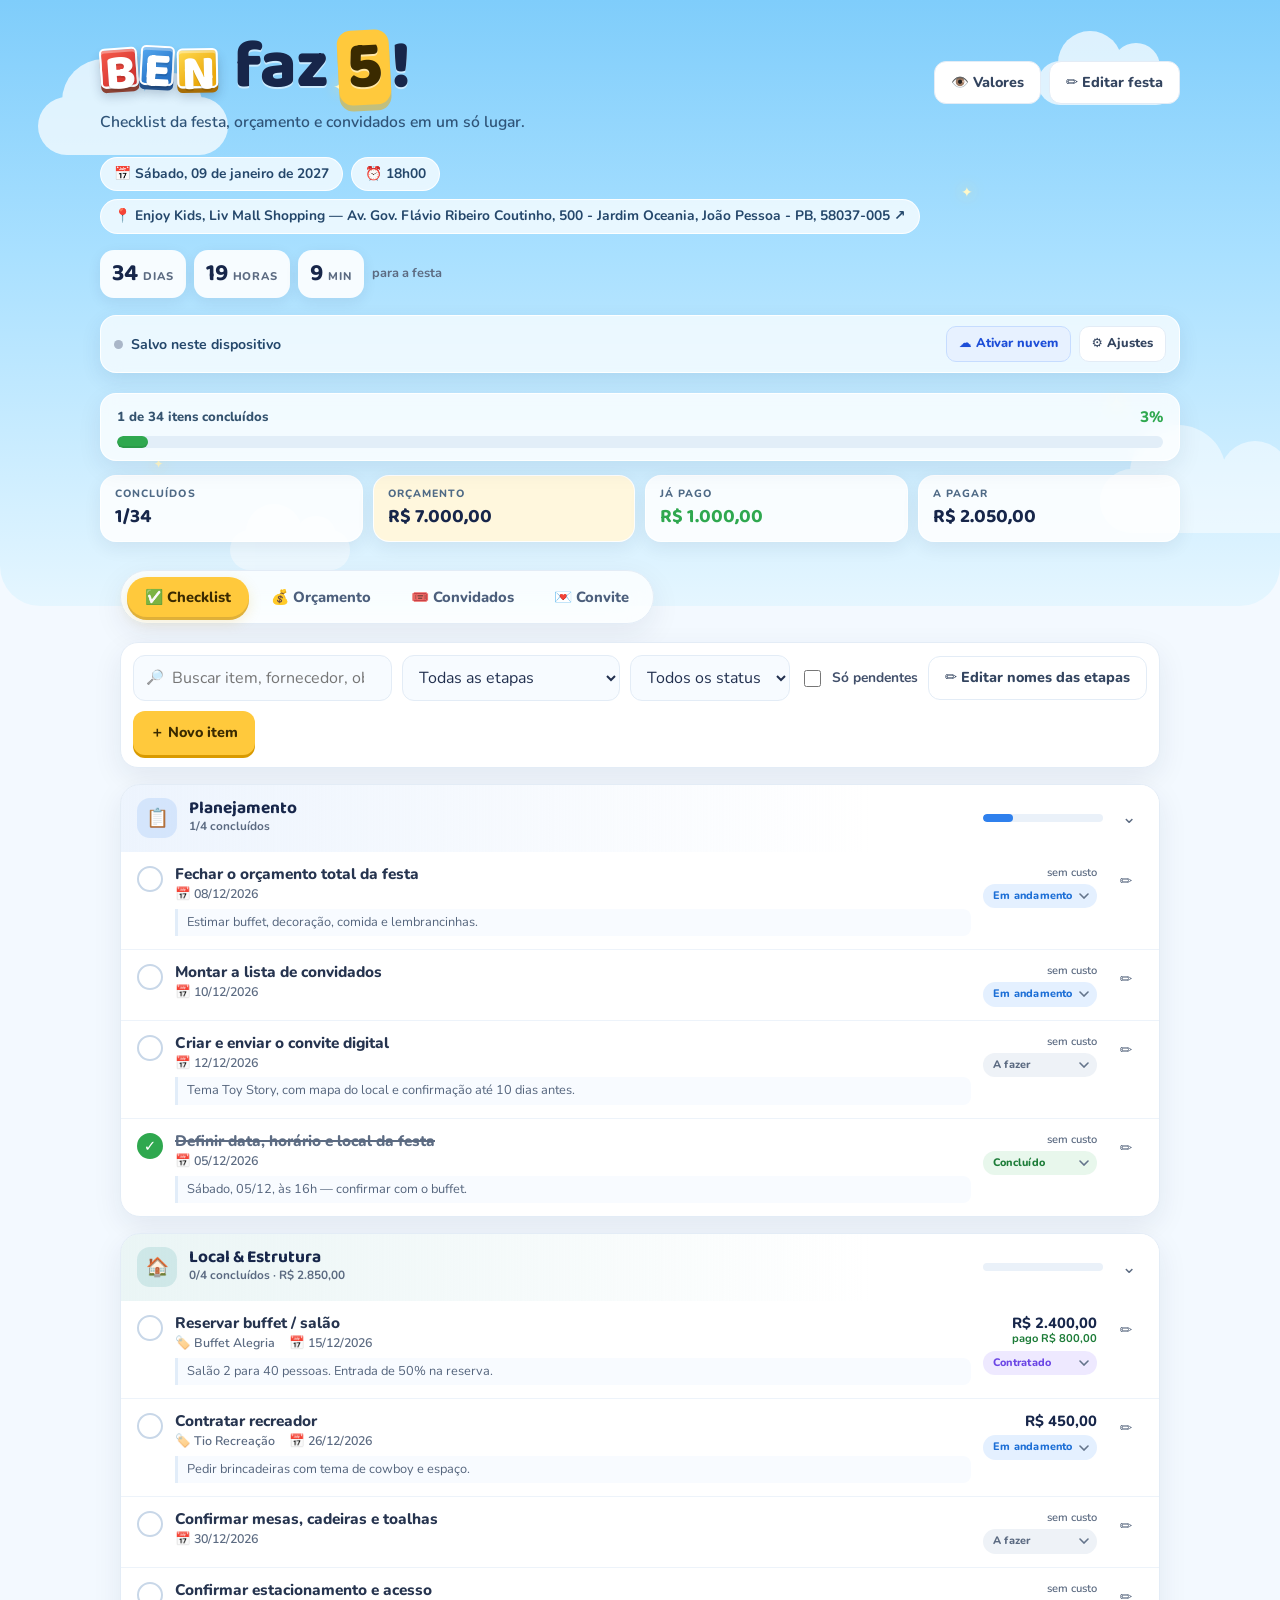
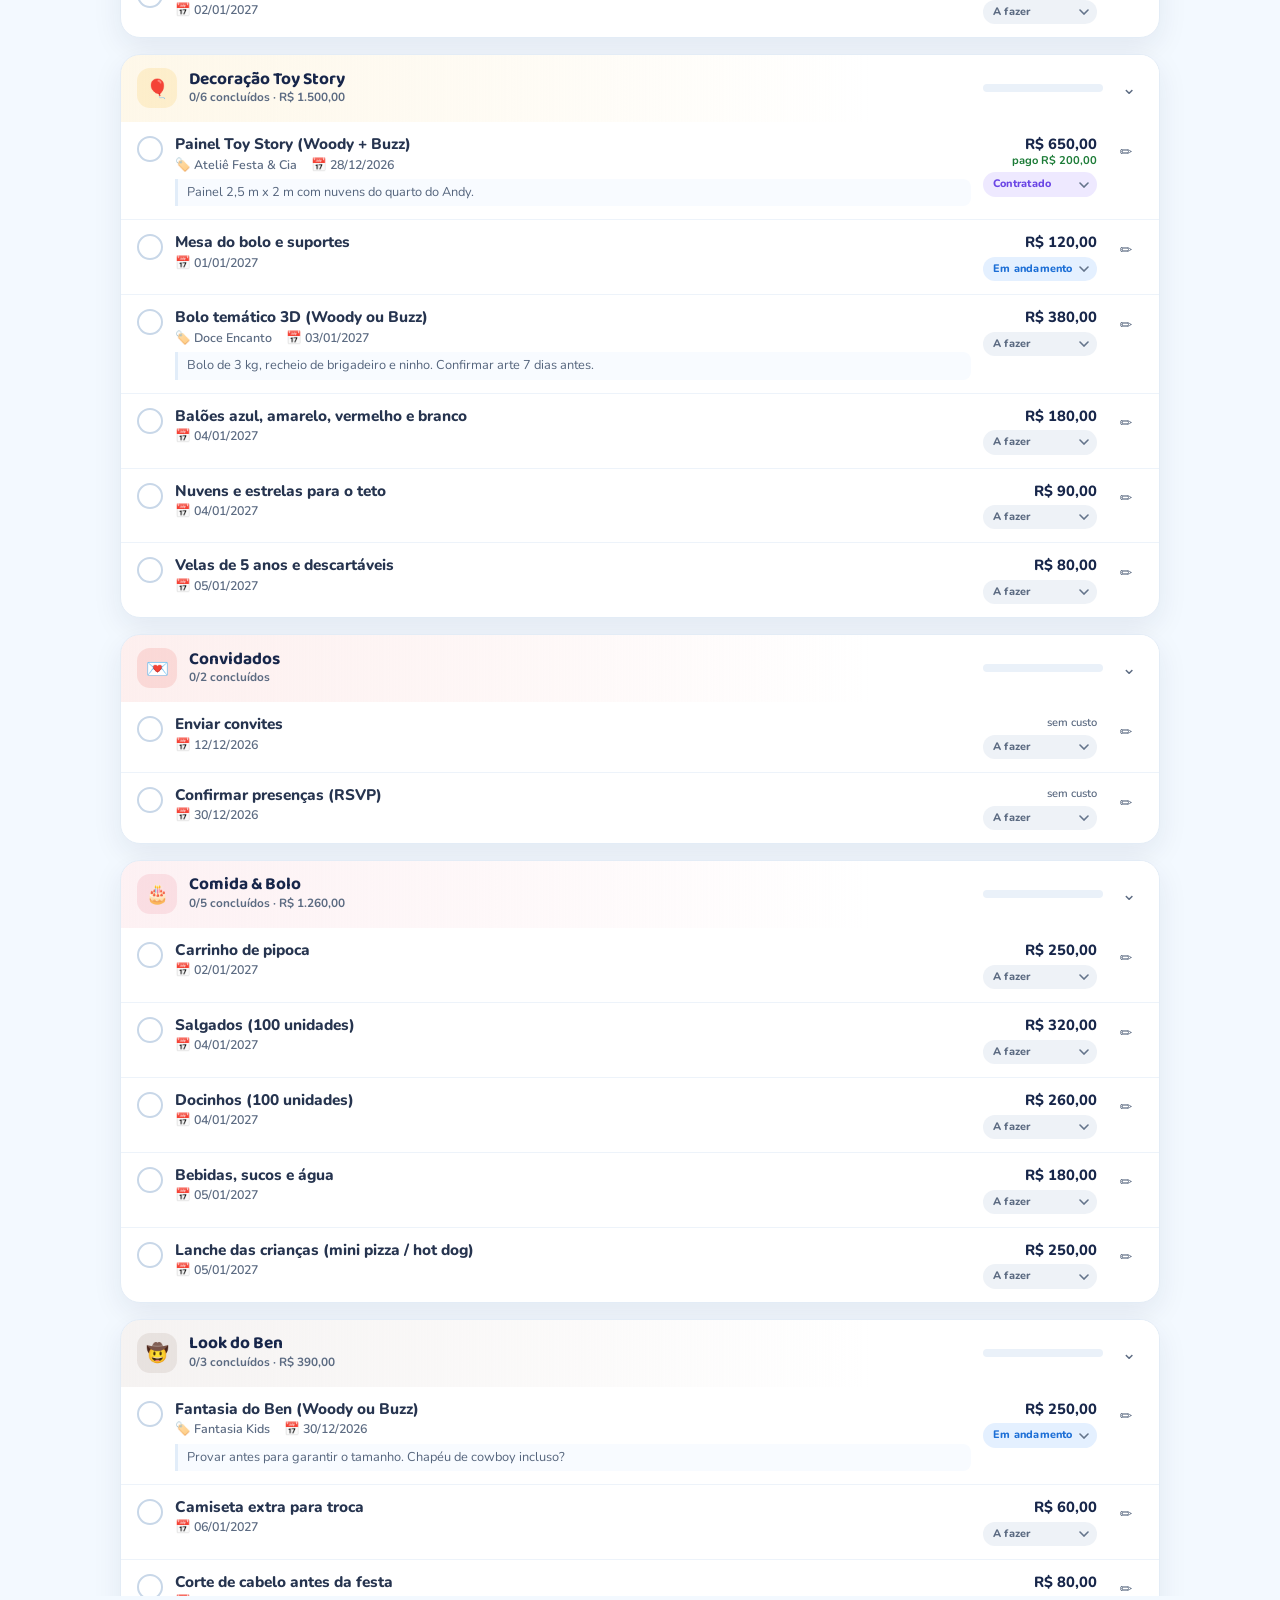
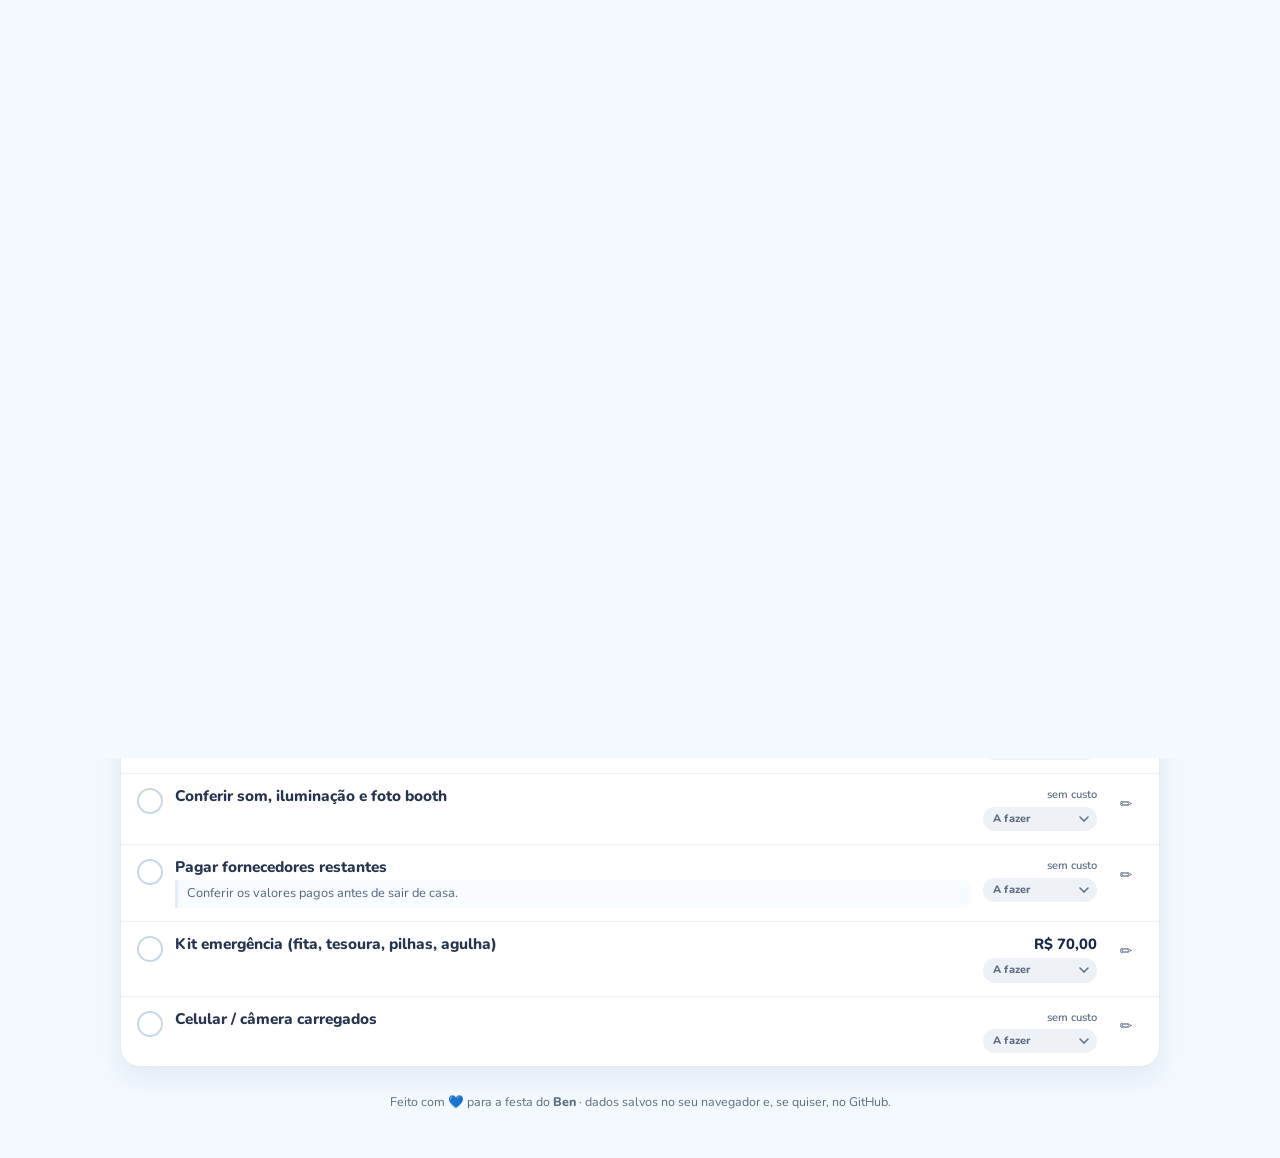
==== commit abd18828: "Adiciona aba Convite e dados dinamicos no convite animado" ====
--- a/index.html
+++ b/index.html
@@ -11,7 +11,7 @@
   <link rel="preconnect" href="https://fonts.gstatic.com" crossorigin />
   <link href="https://fonts.googleapis.com/css2?family=Baloo+2:wght@500;600;700;800&family=Nunito:wght@400;600;700;800&display=swap" rel="stylesheet" />
   <!-- Ao alterar CSS ou JS, troque o ?v= (ex.: 20261031b) para os aparelhos baixarem a versão nova. -->
-  <link rel="stylesheet" href="assets/styles.css?v=20261109" />
+  <link rel="stylesheet" href="assets/styles.css?v=20261115" />
 </head>
 <body>
   <header class="hero">
@@ -67,6 +67,7 @@
       <button class="tab is-active" data-view="checklist" type="button">✅ Checklist</button>
       <button class="tab" data-view="budget" type="button">💰 Orçamento</button>
       <button class="tab" data-view="guests" type="button">🎟️ Convidados</button>
+      <button class="tab" data-view="invite" type="button">💌 Convite</button>
     </nav>
 
     <main>
@@ -188,6 +189,100 @@
 
       <div id="guestList" class="guest-list"></div>
     </section>
+
+    <section id="view-invite" class="view" aria-label="Convite" hidden>
+      <div class="section-head">
+        <div>
+          <h2>Convite</h2>
+          <p class="muted">Ajuste os dados da festa e compartilhe os links do convite com os convidados.</p>
+        </div>
+        <div class="head-actions">
+          <button class="btn btn-cloud" id="saveInviteCloudBtn" type="button">☁️ Salvar na nuvem</button>
+          <button class="btn btn-ghost" id="settingsInviteBtn" type="button">⚙️ Ajustes completos</button>
+        </div>
+      </div>
+
+      <div class="invite-links">
+        <article class="invite-link-card">
+          <span class="invite-link-icon" aria-hidden="true">🎬</span>
+          <div class="invite-link-body">
+            <h3>Convite animado</h3>
+            <p>Abertura com os brinquedos do Andy. É este o link para enviar no WhatsApp.</p>
+            <input id="animatedInviteLink" class="input" readonly aria-label="Link do convite animado" />
+          </div>
+          <div class="invite-link-actions">
+            <a class="btn btn-primary" id="openAnimatedInviteLink" href="convite-animado.html" target="_blank" rel="noopener noreferrer">Abrir convite ↗</a>
+            <button class="btn btn-ghost" id="copyAnimatedInviteBtn" type="button">📋 Copiar link</button>
+          </div>
+        </article>
+
+        <article class="invite-link-card">
+          <span class="invite-link-icon" aria-hidden="true">✅</span>
+          <div class="invite-link-body">
+            <h3>Página de confirmação</h3>
+            <p>Onde cada convidado encontra o nome e confirma a presença.</p>
+            <input id="confirmInviteLink" class="input" readonly aria-label="Link da página de confirmação" />
+          </div>
+          <div class="invite-link-actions">
+            <a class="btn btn-primary" id="openConfirmInviteLink" href="convite.html" target="_blank" rel="noopener noreferrer">Abrir confirmação ↗</a>
+            <button class="btn btn-ghost" id="copyConfirmInviteBtn" type="button">📋 Copiar link</button>
+          </div>
+        </article>
+      </div>
+
+      <div class="card invite-editor">
+        <div class="card-head">
+          <h3>Dados do convite</h3>
+          <span class="muted">Aparecem no topo desta página, no convite animado e na confirmação</span>
+        </div>
+
+        <form id="inviteForm">
+          <div class="grid-2">
+            <label class="field-label">Nome do aniversariante
+              <input id="invName" class="input" maxlength="40" required autocomplete="off" />
+            </label>
+            <label class="field-label">Idade
+              <input id="invAge" class="input" type="number" min="1" max="99" inputmode="numeric" />
+            </label>
+          </div>
+          <div class="grid-2">
+            <label class="field-label">Data
+              <input id="invDate" class="input" type="date" />
+            </label>
+            <label class="field-label">Horário
+              <input id="invTime" class="input" type="time" />
+            </label>
+          </div>
+          <label class="field-label">Local
+            <input id="invLocation" class="input" maxlength="120" placeholder="Ex.: Enjoy Kids — Liv Mall Shopping" />
+          </label>
+          <label class="field-label">Link do Google Maps (opcional)
+            <input id="invMapsUrl" class="input" type="url" placeholder="https://maps.app.goo.gl/…" autocomplete="off" />
+          </label>
+          <p class="hint">Se ficar vazio, o convite cria sozinho um link de busca no Google Maps com o local acima.</p>
+
+          <div class="grid-2">
+            <label class="field-label">URL do Google Apps Script (recebe as respostas)
+              <input id="invRsvpUrl" class="input" type="url" placeholder="https://script.google.com/macros/s/…/exec" autocomplete="off" />
+            </label>
+            <label class="field-label">Como o convidado encontra o nome
+              <select id="invMode" class="input">
+                <option value="search">Buscar pelo nome (mostra só depois de 3 letras)</option>
+                <option value="links">Somente link individual (sem busca)</option>
+              </select>
+            </label>
+          </div>
+          <p class="hint">Sem a URL do Apps Script, os botões de resposta ficam desativados no convite. As alterações valem para os convidados depois de salvar na nuvem.</p>
+
+          <div class="invite-preview" id="invitePreview" aria-live="polite"></div>
+
+          <div class="invite-form-actions">
+            <button class="btn btn-primary" type="submit">Salvar dados do convite</button>
+            <button class="btn btn-ghost" id="copyInviteMessageBtn" type="button">📋 Copiar mensagem do convite</button>
+          </div>
+        </form>
+      </div>
+    </section>
     </main>
 
     <footer class="site-footer">
@@ -494,6 +589,6 @@
   <div class="toast" id="toast" role="status" aria-live="polite"></div>
 
   <script src="assets/guest-id.js?v=20261105"></script>
-  <script src="assets/app.js?v=20261109"></script>
+  <script src="assets/app.js?v=20261115"></script>
 </body>
 </html>
--- a/assets/styles.css
+++ b/assets/styles.css
@@ -1440,6 +1440,111 @@
 
 .copy-field { display: flex; gap: 8px; align-items: center; }
 .copy-field .input { flex: 1 1 auto; min-width: 0; }
+
+/* ---------- Aba Convite ---------- */
+
+.invite-links {
+  display: grid;
+  grid-template-columns: repeat(auto-fit, minmax(300px, 1fr));
+  gap: 14px;
+  margin-bottom: 16px;
+}
+
+.invite-link-card {
+  display: grid;
+  grid-template-columns: auto minmax(0, 1fr);
+  gap: 12px 14px;
+  padding: 18px;
+  background: linear-gradient(160deg, #ffffff 0%, #f5fbff 100%);
+  border: 1px solid var(--line);
+  border-radius: var(--radius);
+  box-shadow: var(--shadow);
+  transition: transform .35s var(--motion-ios), box-shadow .35s ease;
+}
+.invite-link-card:hover {
+  transform: translateY(-2px);
+  box-shadow: var(--shadow-lg);
+}
+
+.invite-link-icon {
+  display: grid;
+  place-items: center;
+  width: 48px;
+  height: 48px;
+  border-radius: 16px;
+  background: linear-gradient(145deg, #ffe38a, #ffc93c);
+  box-shadow: 0 5px 0 rgba(217, 154, 0, .5);
+  font-size: 1.35rem;
+}
+
+.invite-link-body { min-width: 0; }
+.invite-link-body h3 { font-size: 1.12rem; margin-bottom: 3px; }
+.invite-link-body p { margin: 0 0 10px; font-size: .82rem; color: var(--muted); line-height: 1.45; }
+.invite-link-body .input { font-size: .78rem; color: #42506b; background: #f7fbff; }
+
+.invite-link-actions {
+  grid-column: 1 / -1;
+  display: flex;
+  flex-wrap: wrap;
+  gap: 8px;
+}
+.invite-link-actions .btn { flex: 1 1 auto; }
+.invite-link-actions .btn-primary { flex: 1.4 1 auto; }
+
+.invite-editor .card-head { margin-bottom: 16px; }
+
+.invite-preview {
+  margin: 6px 0 16px;
+  padding: 18px;
+  border-radius: 18px;
+  border: 1px dashed #b9d9f3;
+  background: linear-gradient(180deg, #eaf7ff, #f9fdff);
+  text-align: center;
+}
+.invite-preview-label {
+  display: block;
+  margin-bottom: 8px;
+  font-size: .66rem;
+  font-weight: 800;
+  letter-spacing: .14em;
+  text-transform: uppercase;
+  color: #5a7794;
+}
+.invite-preview-title {
+  font-family: "Baloo 2", sans-serif;
+  font-size: clamp(1.8rem, 5vw, 2.6rem);
+  font-weight: 800;
+  line-height: 1;
+  color: var(--navy);
+}
+.invite-preview-chips {
+  display: flex;
+  flex-wrap: wrap;
+  justify-content: center;
+  gap: 6px;
+  margin-top: 12px;
+}
+.invite-preview-chip {
+  display: inline-flex;
+  align-items: center;
+  gap: 4px;
+  padding: 5px 10px;
+  border-radius: 999px;
+  border: 1px solid var(--line);
+  background: #fff;
+  font-size: .74rem;
+  font-weight: 700;
+  color: #3f5674;
+  text-decoration: none;
+}
+
+.invite-form-actions {
+  display: flex;
+  flex-wrap: wrap;
+  gap: 8px;
+  padding-top: 16px;
+  border-top: 1px solid var(--line);
+}
 
 /* ---------- Página do convite ---------- */
 
@@ -1705,8 +1810,18 @@
   .stage-names-grid { grid-template-columns: 1fr; }
 
   .shell { padding: 0 12px 30px; margin-top: -32px; }
-  .tabs { width: 100%; justify-content: space-between; }
-  .tab { flex: 1; padding: 8px 6px; font-size: 0.8rem; }
+  .tabs {
+    display: grid;
+    grid-template-columns: repeat(2, minmax(0, 1fr));
+    width: 100%;
+    gap: 5px;
+    border-radius: 24px;
+  }
+  .tab { flex: none; padding: 9px 6px; font-size: 0.78rem; }
+
+  .invite-links { grid-template-columns: 1fr; }
+  .invite-link-actions .btn { flex: 1 1 100%; }
+  .invite-preview { padding: 14px 12px; }
 
   .toolbar { padding: 10px; gap: 8px; }
   .search-field { flex-basis: 100%; }
@@ -2487,3 +2602,271 @@
   .block-n { right: 4px; }
   .andy-room .invite-badge { left: 64px; bottom: 18px; width: 50px; height: 50px; }
 }
+
+/* ============================================================
+   Página de confirmação — continuação do convite enviado
+   ============================================================ */
+
+.rsvp-page {
+  min-height: 100vh;
+  overflow-x: hidden;
+  background: linear-gradient(180deg, #56bceb 0%, #9bdcff 48%, #edf9ff 100%);
+  color: #18375a;
+}
+.rsvp-background {
+  position: fixed;
+  inset: 0;
+  overflow: hidden;
+  pointer-events: none;
+}
+.rsvp-background::after {
+  content: "";
+  position: absolute;
+  inset: 0;
+  opacity: .09;
+  background-image: radial-gradient(circle at 20% 20%, #fff 0 1px, transparent 2px);
+  background-size: 24px 24px;
+}
+.rsvp-cloud {
+  position: absolute;
+  width: 205px;
+  height: 123px;
+  opacity: .62;
+  background: url("data:image/svg+xml,%3Csvg viewBox='0 0 200 120' xmlns='http://www.w3.org/2000/svg'%3E%3Cpath d='M16 82C9 59 27 38 51 41C59 15 94 7 112 30C134 17 162 31 163 56C185 58 196 79 186 96C180 106 169 111 154 111H43C28 111 20 101 16 82Z' fill='%23fff'/%3E%3C/svg%3E") center / contain no-repeat;
+  filter: drop-shadow(0 5px 12px rgba(37,113,159,.08));
+  animation: rsvp-cloud-drift 16s ease-in-out infinite alternate;
+}
+.cloud-one { top: 13%; left: -35px; }
+.cloud-two { top: 29%; right: -58px; transform: scale(.78); animation-delay: -5s; }
+.cloud-three { bottom: 13%; left: 8%; transform: scale(.62); opacity: .65; animation-delay: -10s; }
+.rsvp-star {
+  position: absolute;
+  color: #ffe56d;
+  text-shadow: 0 2px 8px rgba(113,76,0,.2);
+  animation: twinkle 4s ease-in-out infinite;
+}
+.star-one { top: 9%; right: 10%; font-size: 1.45rem; }
+.star-two { bottom: 11%; right: 13%; font-size: .9rem; animation-delay: -1.8s; }
+
+.rsvp-shell {
+  position: relative;
+  z-index: 2;
+  width: min(880px, 100%);
+  margin: 0 auto;
+  padding: 28px 16px 34px;
+}
+.rsvp-card {
+  overflow: hidden;
+  border: 1px solid rgba(255,255,255,.92);
+  border-radius: 30px;
+  background: #fff;
+  box-shadow: 0 28px 75px rgba(22,75,111,.26), 0 0 0 6px rgba(255,255,255,.14);
+  animation: invite-arrival .55s cubic-bezier(.16,1,.3,1) both;
+}
+.rsvp-hero {
+  position: relative;
+  display: grid;
+  grid-template-columns: minmax(0, 1.05fr) minmax(280px, .95fr);
+  align-items: center;
+  min-height: 285px;
+  overflow: hidden;
+  padding: 30px 30px 0 38px;
+  background:
+    url("data:image/svg+xml,%3Csvg width='220' height='135' viewBox='0 0 220 135' xmlns='http://www.w3.org/2000/svg'%3E%3Cpath d='M18 93C10 70 27 49 50 51C57 23 93 14 113 37C135 23 164 37 165 62C188 64 200 85 190 103C184 113 173 118 158 118H48C33 118 22 109 18 93Z' fill='%23fff' fill-opacity='.62'/%3E%3C/svg%3E"),
+    linear-gradient(135deg, #74cef3, #bdeaff);
+  background-size: 220px 135px, auto;
+}
+.rsvp-hero::after {
+  content: "";
+  position: absolute;
+  right: 0;
+  bottom: 0;
+  left: 0;
+  height: 8px;
+  background: repeating-linear-gradient(90deg, #e8453c 0 42px, #ffd13f 42px 84px, #3488dc 84px 126px);
+}
+.rsvp-copy { position: relative; z-index: 2; align-self: center; padding-bottom: 28px; text-align: left; }
+.rsvp-logo { display: block; width: 116px; height: auto; margin: 0 0 8px; }
+
+.rsvp-ben-story {
+  position: relative;
+  display: inline-grid;
+  justify-items: center;
+  margin: 0 0 10px;
+  font-family: "Baloo 2", sans-serif;
+  font-size: 4.15rem;
+  font-weight: 900;
+  line-height: .8;
+  filter: drop-shadow(0 5px 2px rgba(22,74,111,.15));
+  transform: rotate(-2deg);
+}
+
+.rsvp-ben-word {
+  position: relative;
+  z-index: 2;
+  color: #ffd629;
+  letter-spacing: -.06em;
+  -webkit-text-stroke: .085em #15518f;
+  paint-order: stroke fill;
+  text-shadow: .04em .07em 0 #e9423b;
+}
+
+.rsvp-story-word {
+  position: relative;
+  z-index: 1;
+  min-width: 2.7em;
+  margin-top: -.03em;
+  padding: .18em .28em .12em;
+  color: #ffd629;
+  font-size: .43em;
+  letter-spacing: .08em;
+  line-height: .8;
+  text-align: center;
+  background: #e31830;
+  clip-path: polygon(5% 0, 95% 0, 100% 100%, 0 100%);
+  text-shadow: .03em .05em 0 #9d1525;
+}
+
+.rsvp-music {
+  position: fixed;
+  z-index: 40;
+  right: max(14px, env(safe-area-inset-right));
+  bottom: max(14px, env(safe-area-inset-bottom));
+}
+
+.rsvp-music button {
+  display: inline-flex;
+  align-items: center;
+  gap: 8px;
+  padding: 10px 14px;
+  border: 2px solid rgba(255,255,255,.85);
+  border-radius: 999px;
+  color: #fff;
+  background: rgba(18, 68, 109, .9);
+  box-shadow: 0 8px 24px rgba(15, 61, 94, .28);
+  font-weight: 800;
+  cursor: pointer;
+  backdrop-filter: blur(8px);
+}
+
+.rsvp-music.needs-tap button { background: #df403b; animation: rsvp-music-pulse 1.8s ease-in-out infinite; }
+.rsvp-music button:focus-visible { outline: 4px solid #ffd947; outline-offset: 3px; }
+
+@keyframes rsvp-music-pulse {
+  50% { transform: translateY(-2px); box-shadow: 0 10px 28px rgba(190, 45, 42, .36); }
+}
+.rsvp-eyebrow {
+  margin: 0 0 2px;
+  color: #b13730;
+  font-size: .72rem;
+  font-weight: 1000;
+  letter-spacing: .14em;
+  text-transform: uppercase;
+}
+.rsvp-hero h1 { display: flex; align-items: center; gap: 12px; margin: 0; color: #123a66; font-size: clamp(1.55rem, 3.5vw, 2.35rem); line-height: 1; }
+.rsvp-name-blocks { display: inline-flex; align-items: end; gap: 4px; flex: none; }
+.rsvp-name-blocks > span {
+  display: inline-grid;
+  width: 47px;
+  height: 48px;
+  place-items: center;
+  border: 3px solid #fff;
+  border-radius: 6px;
+  background: #e8453c;
+  box-shadow: 0 4px 0 #a72e29, 0 7px 13px rgba(28,70,103,.2);
+  color: #fff;
+  font-family: "Baloo 2", sans-serif;
+  font-size: 1.8rem;
+  font-weight: 900;
+  transform: rotate(-4deg);
+}
+.rsvp-name-blocks > span:nth-child(2) { background: #3488d8; box-shadow: 0 4px 0 #1f5f9c, 0 7px 13px rgba(28,70,103,.2); transform: rotate(3deg) translateY(-2px); }
+.rsvp-name-blocks > span:nth-child(3) { background: #e0a91d; box-shadow: 0 4px 0 #9d7410, 0 7px 13px rgba(28,70,103,.2); transform: rotate(-2deg); }
+.rsvp-name-blocks > span:nth-child(3n + 1) { background: #e8453c; }
+.rsvp-name-blocks > span:nth-child(3n + 2) { background: #3488d8; }
+.rsvp-name-blocks > span.is-space { width: 8px; border: 0; background: transparent; box-shadow: none; }
+.rsvp-title-rest { white-space: nowrap; }
+.rsvp-title-rest b { color: #e8453c; font-size: 1.35em; }
+.rsvp-hero .invite-sub { max-width: 370px; margin: 11px 0 0; color: #345a7d; font-size: .94rem; line-height: 1.45; }
+.rsvp-art { position: relative; z-index: 1; align-self: end; min-height: 244px; animation: characters-enter .75s cubic-bezier(.16,1,.3,1) both; }
+.rsvp-art > img {
+  position: absolute;
+  right: -8px;
+  bottom: 7px;
+  width: min(360px, 100%);
+  height: auto;
+  filter: drop-shadow(0 13px 12px rgba(30,75,103,.23));
+  transform-origin: 50% 100%;
+  animation: characters-float 4.2s ease-in-out .8s infinite;
+}
+
+.rsvp-content { padding: 24px 30px 29px; }
+.rsvp-page .invite-meta { display: grid; grid-template-columns: 1fr 1fr; gap: 8px; margin: 0 0 18px; }
+.rsvp-page .invite-chip {
+  justify-content: center;
+  min-height: 42px;
+  border: 1px solid #d3e5f2;
+  border-radius: 12px;
+  background: #f2f8fc;
+  color: #254b70;
+  font-size: .76rem;
+}
+.rsvp-page .invite-chip:last-child { grid-column: 1 / -1; }
+.rsvp-task {
+  margin: 0;
+  padding: 22px 24px 20px;
+  border: 1px solid #d7e6f1;
+  border-radius: 20px;
+  background: #f8fbfe;
+  box-shadow: none;
+}
+.rsvp-task::before { display: none; }
+.rsvp-task .rsvp-heading { margin-bottom: 14px; }
+.rsvp-task .rsvp-step-badge { background: #fff0b7; color: #765400; }
+.rsvp-task .rsvp-title { color: #123a66; }
+.rsvp-task .invite-search .input { background: #fff; }
+.rsvp-foot { margin: 15px 0 0; color: #1d557c; font-size: .8rem; font-weight: 800; text-align: center; }
+
+@keyframes rsvp-cloud-drift {
+  from { translate: -9px 0; }
+  to { translate: 9px 3px; }
+}
+@keyframes characters-enter {
+  from { opacity: 0; transform: translateY(18px) scale(.94); }
+  to { opacity: 1; transform: translateY(0) scale(1); }
+}
+@keyframes characters-float {
+  0%, 100% { transform: translateY(0) rotate(-.5deg); }
+  50% { transform: translateY(-8px) rotate(.6deg); }
+}
+
+@media (max-width: 700px) {
+  .rsvp-shell { padding: 12px 9px 26px; }
+  .rsvp-card { border-radius: 23px; }
+  .rsvp-hero { grid-template-columns: minmax(0, 1fr) 136px; align-items: end; min-height: 198px; padding: 15px 9px 0 16px; }
+  .rsvp-copy { align-self: center; padding: 0 0 14px; text-align: left; }
+  .rsvp-logo { width: 70px; margin: 0 0 5px; }
+  .rsvp-ben-story { margin-bottom: 7px; font-size: 2.7rem; }
+  .rsvp-eyebrow { font-size: .52rem; letter-spacing: .1em; }
+  .rsvp-hero h1 { flex-wrap: wrap; gap: 7px; font-size: clamp(1.2rem, 5.2vw, 1.55rem); line-height: 1.02; }
+  .rsvp-name-blocks { gap: 2px; }
+  .rsvp-name-blocks > span { width: 34px; height: 35px; border-width: 2px; font-size: 1.3rem; }
+  .rsvp-title-rest { white-space: normal; }
+  .rsvp-hero .invite-sub { margin: 7px 0 0; font-size: .76rem; line-height: 1.35; }
+  .rsvp-art { min-height: 184px; margin: 0; }
+  .rsvp-art > img { right: -23px; bottom: 7px; width: 200px; transform: none; }
+  .rsvp-content { padding: 12px 13px 18px; }
+  .rsvp-page .invite-meta { gap: 6px; margin-bottom: 10px; }
+  .rsvp-page .invite-chip { min-height: 36px; padding: 5px 8px; font-size: .65rem; }
+  .rsvp-task { padding: 13px 12px 14px; border-radius: 17px; }
+  .rsvp-task .rsvp-heading { margin-bottom: 8px; }
+  .rsvp-task .rsvp-title { font-size: 1.35rem; }
+  .rsvp-task .rsvp-intro { display: none; }
+  .rsvp-task .invite-actions { grid-template-columns: 1fr; }
+}
+
+@media (prefers-reduced-motion: reduce) {
+  .rsvp-cloud { translate: none; }
+  .rsvp-art,
+  .rsvp-art > img { animation: none; }
+}
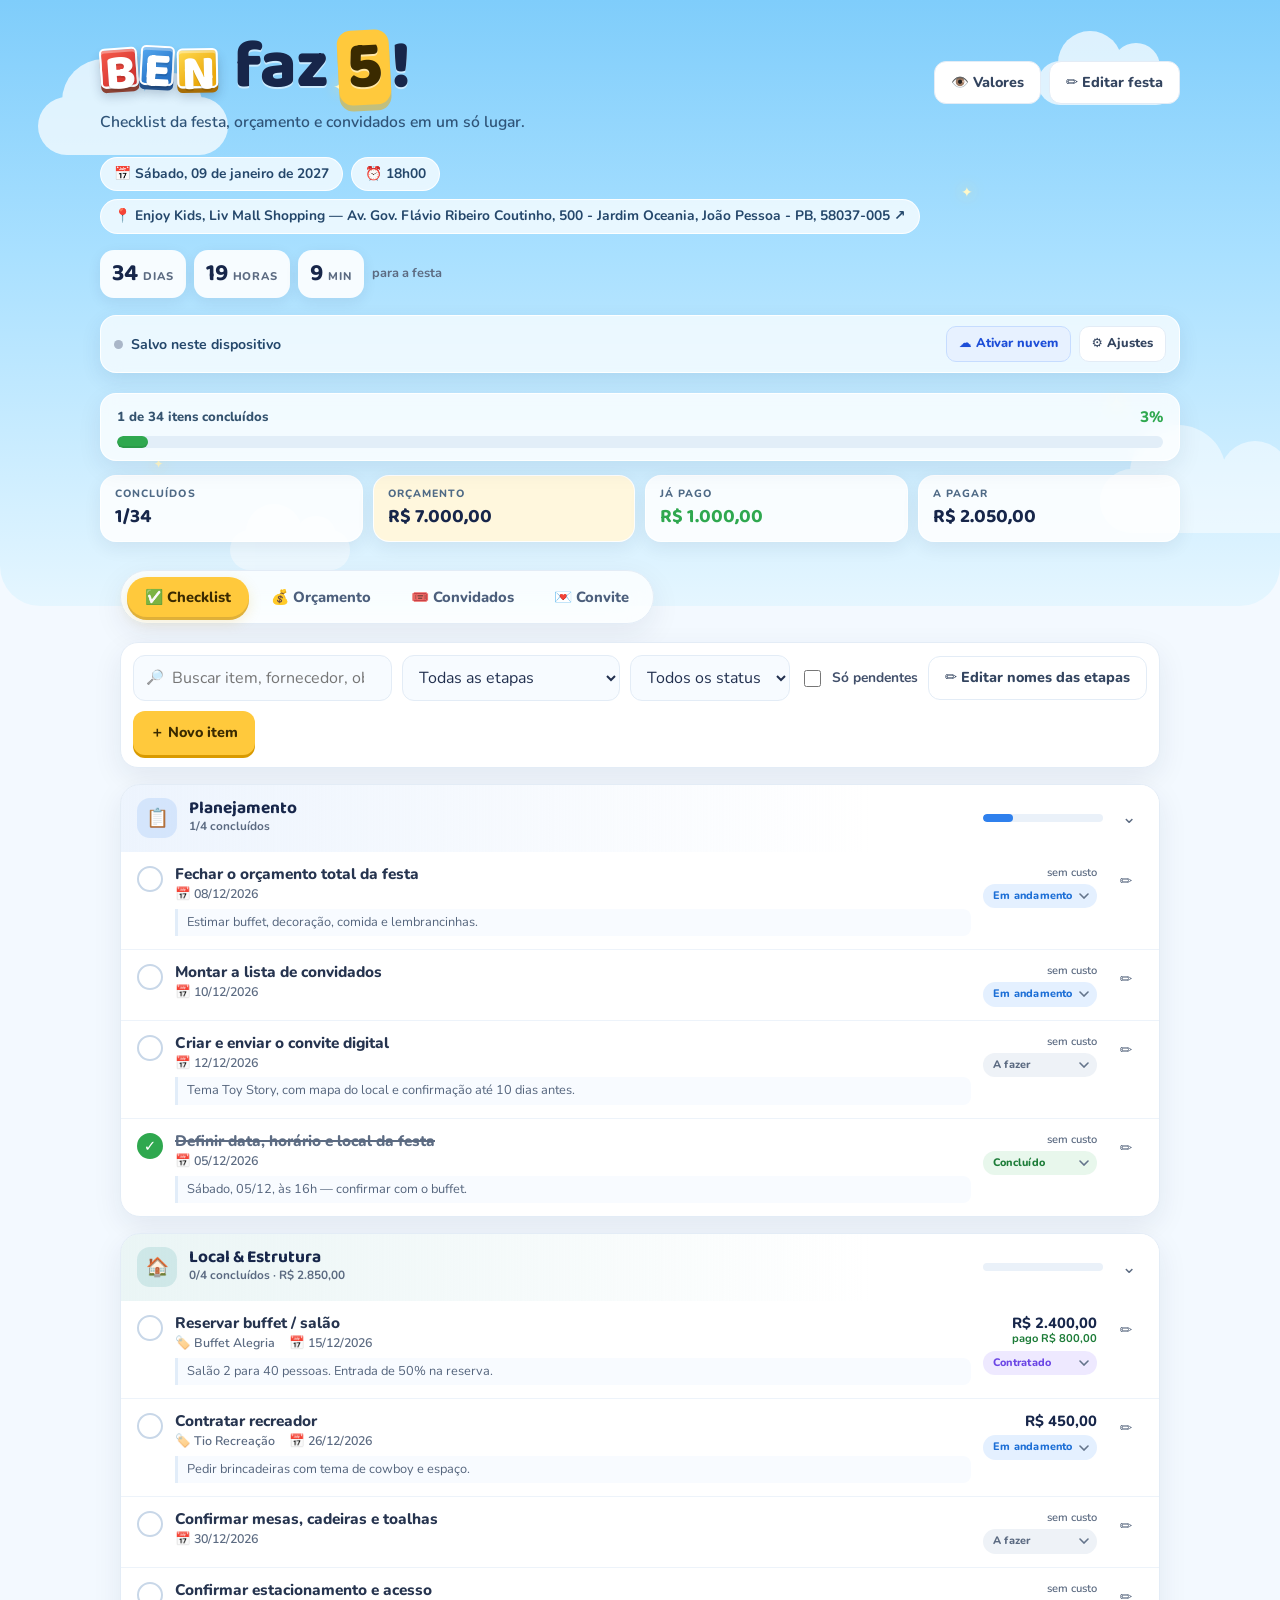
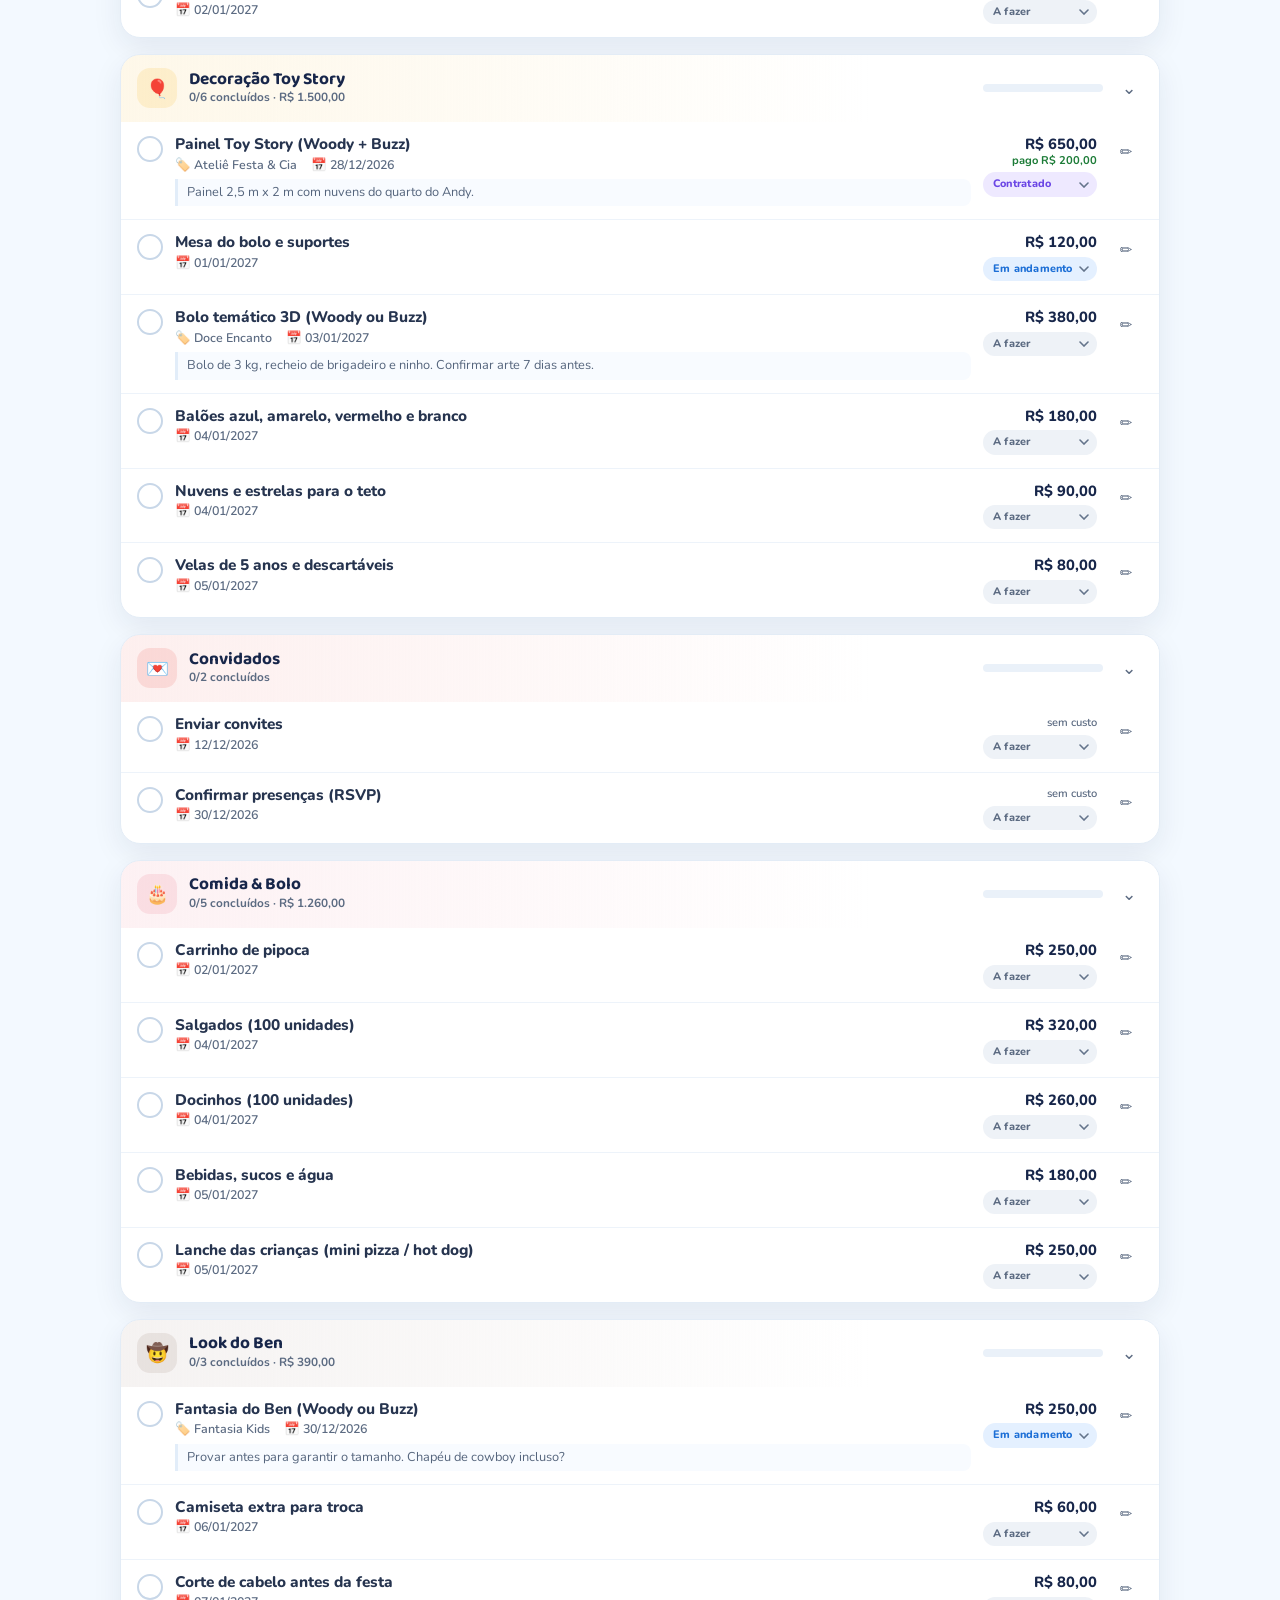
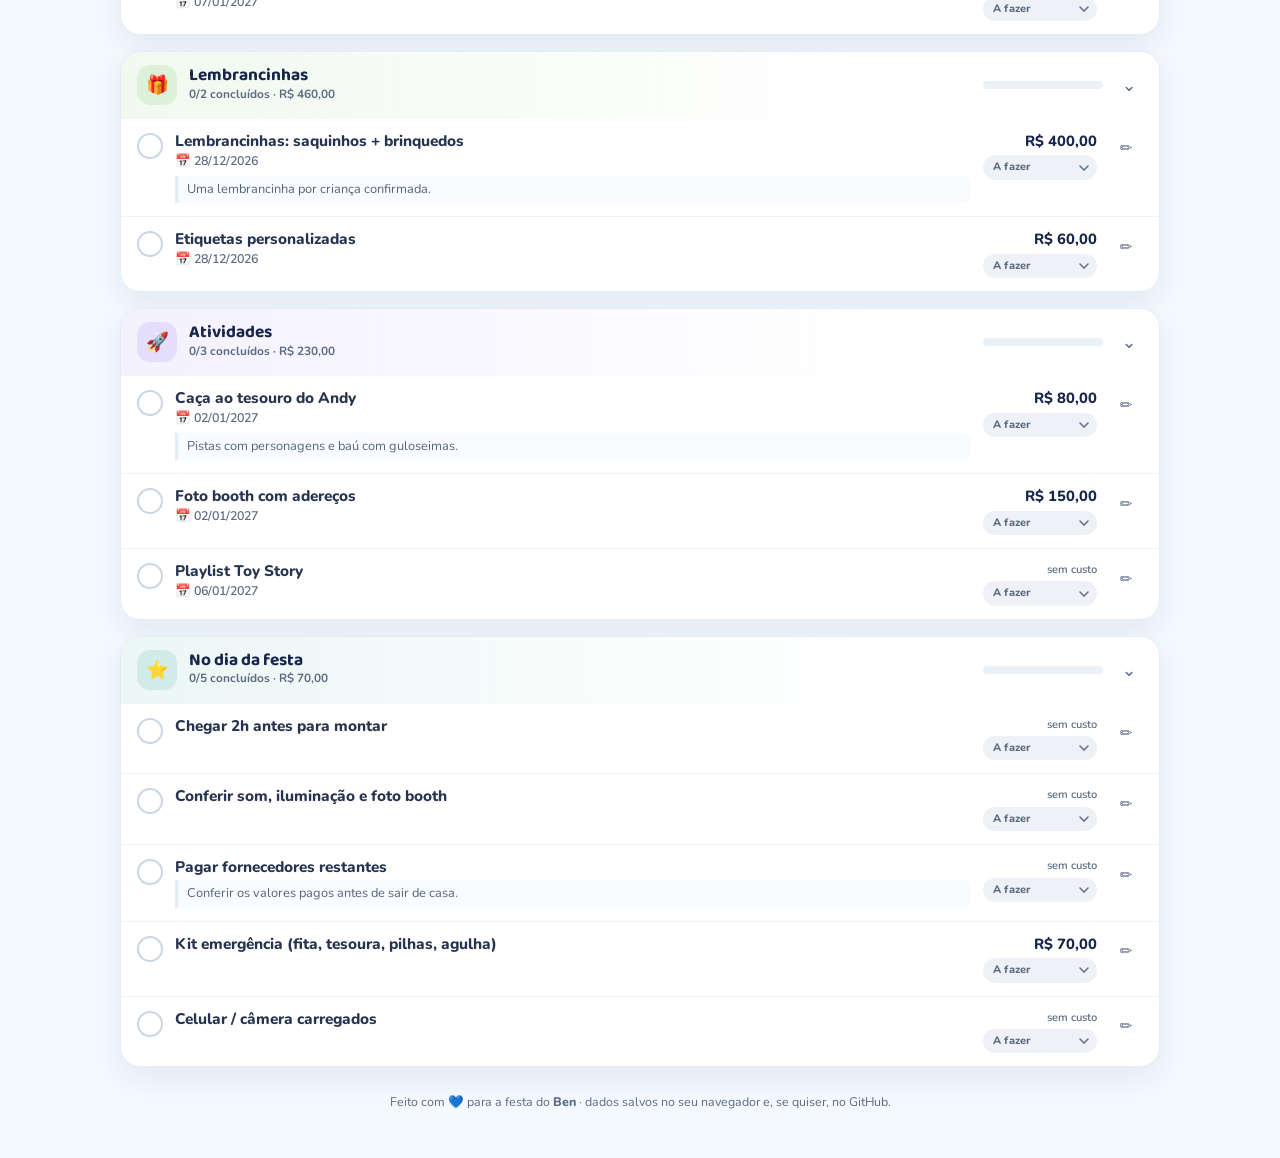
==== commit 955769a3: "Adiciona envio de convite pelo WhatsApp e corrige sincronizacao Formata e valida o telefone do convi" ====
--- a/index.html
+++ b/index.html
@@ -11,7 +11,7 @@
   <link rel="preconnect" href="https://fonts.gstatic.com" crossorigin />
   <link href="https://fonts.googleapis.com/css2?family=Baloo+2:wght@500;600;700;800&family=Nunito:wght@400;600;700;800&display=swap" rel="stylesheet" />
   <!-- Ao alterar CSS ou JS, troque o ?v= (ex.: 20261031b) para os aparelhos baixarem a versão nova. -->
-  <link rel="stylesheet" href="assets/styles.css?v=20261115" />
+  <link rel="stylesheet" href="assets/styles.css?v=20261116" />
 </head>
 <body>
   <header class="hero">
@@ -153,7 +153,7 @@
         <div class="head-actions">
           <button class="btn btn-ghost" id="copyInviteBtn" type="button">📋 Copiar convite</button>
           <button class="btn btn-ghost" id="copyInviteLinkBtn" type="button">🔗 Link do convite</button>
-          <button class="btn btn-ghost" id="importBundledGuestsBtn" type="button">📥 Lista do Ben (69)</button>
+          <button class="btn btn-ghost" id="importBundledGuestsBtn" type="button">📥 Lista do Ben</button>
           <button class="btn btn-ghost" id="importGuestsBtn" type="button">📂 Importar arquivo</button>
           <button class="btn btn-cloud" id="saveCloudGuestsBtn" type="button">☁️ Salvar na nuvem</button>
           <button class="btn btn-ghost" id="settingsGuestsBtn" type="button">⚙️ Ajustes</button>
@@ -589,6 +589,6 @@
   <div class="toast" id="toast" role="status" aria-live="polite"></div>
 
   <script src="assets/guest-id.js?v=20261105"></script>
-  <script src="assets/app.js?v=20261115"></script>
+  <script src="assets/app.js?v=20261116"></script>
 </body>
 </html>
--- a/assets/styles.css
+++ b/assets/styles.css
@@ -1159,6 +1159,7 @@
 .guest-type { font-size: 0.74rem; font-weight: 700; color: var(--muted); }
 .guest-contact { margin-top: 3px; font-size: 0.75rem; font-weight: 700; color: #31506f; overflow-wrap: anywhere; }
 .guest-contact a { color: var(--blue); font-weight: 800; text-decoration: none; }
+.guest-contact a.guest-wa-invite { color: var(--green); }
 .guest-contact a:hover { text-decoration: underline; }
 .guest-notes { margin-top: 3px; font-size: 0.76rem; color: #5c6b82; overflow-wrap: anywhere; }
 .guest-links { margin-top: 3px; font-size: 0.74rem; font-weight: 700; color: #5a7794; overflow-wrap: anywhere; }
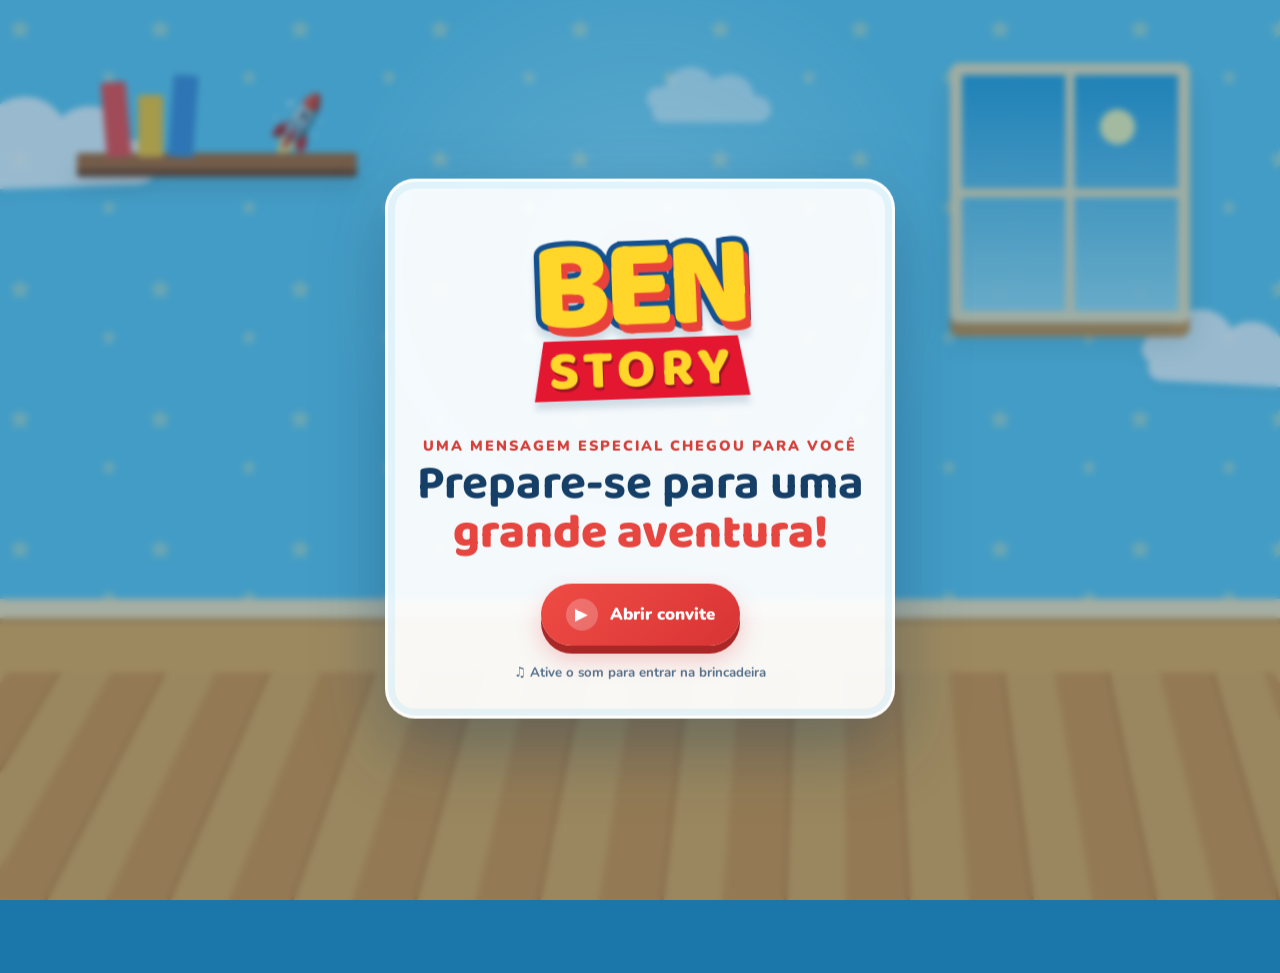
==== commit 75d60aa8: "refactor: separar convite público e dados privados" ====
--- a/index.html
+++ b/index.html
@@ -3,592 +3,27 @@
 <head>
   <meta charset="utf-8" />
   <meta name="viewport" content="width=device-width, initial-scale=1" />
-  <title>Ben faz 5! · Checklist Toy Story</title>
-  <meta name="description" content="Checklist, orçamento e convidados do aniversário de 5 anos do Ben — tema Toy Story." />
-  <meta name="theme-color" content="#8fd3ff" />
-  <link rel="icon" href="data:image/svg+xml,%3Csvg xmlns='http://www.w3.org/2000/svg' viewBox='0 0 100 100'%3E%3Cpolygon points='50,5 61,38 96,38 68,59 79,93 50,72 21,93 32,59 4,38 39,38' fill='%23ffc93c' stroke='%23e8453c' stroke-width='5' stroke-linejoin='round'/%3E%3C/svg%3E" />
-  <link rel="preconnect" href="https://fonts.googleapis.com" />
-  <link rel="preconnect" href="https://fonts.gstatic.com" crossorigin />
-  <link href="https://fonts.googleapis.com/css2?family=Baloo+2:wght@500;600;700;800&family=Nunito:wght@400;600;700;800&display=swap" rel="stylesheet" />
-  <!-- Ao alterar CSS ou JS, troque o ?v= (ex.: 20261031b) para os aparelhos baixarem a versão nova. -->
-  <link rel="stylesheet" href="assets/styles.css?v=20261116" />
+  <title>Ben faz 5 anos! · Convite</title>
+  <meta name="description" content="Abra o convite animado do aniversário de 5 anos do Ben." />
+  <link rel="canonical" href="https://andersonfabiao.github.io/festa-ben/" />
+  <meta property="og:type" content="website" />
+  <meta property="og:locale" content="pt_BR" />
+  <meta property="og:title" content="Ben faz 5 anos!" />
+  <meta property="og:description" content="Você foi chamado para uma aventura muito especial. Abra o convite!" />
+  <meta property="og:url" content="https://andersonfabiao.github.io/festa-ben/" />
+  <meta property="og:image" content="https://andersonfabiao.github.io/festa-ben/assets/convite-animado-preview.png" />
+  <meta name="twitter:card" content="summary_large_image" />
+  <meta http-equiv="refresh" content="1;url=convite-animado.html" />
+  <style>
+    *{box-sizing:border-box}body{min-height:100svh;margin:0;display:grid;place-items:center;padding:24px;background:#69bdec;color:#12375b;font:700 18px/1.5 system-ui,sans-serif;text-align:center}.card{width:min(440px,100%);padding:32px 24px;border:6px solid #fff;border-radius:28px;background:#fff8e9;box-shadow:0 22px 60px #17466b44}.logo{font-size:clamp(2.2rem,10vw,4rem);line-height:1;color:#ef3f35;text-shadow:3px 3px 0 #ffd437;margin:0 0 14px}.card p{margin:0 0 20px}.card a{display:inline-block;padding:13px 20px;border-radius:999px;background:#147bc1;color:#fff;text-decoration:none;box-shadow:0 5px 0 #0b548a}.card a:focus-visible{outline:4px solid #ffd437;outline-offset:4px}@media(prefers-reduced-motion:no-preference){.logo{animation:float 1.4s ease-in-out infinite alternate}@keyframes float{to{transform:translateY(-6px)}}}
+  </style>
 </head>
 <body>
-  <header class="hero">
-    <div class="clouds" aria-hidden="true">
-      <span class="cloud c1"></span>
-      <span class="cloud c2"></span>
-      <span class="cloud c3"></span>
-      <span class="cloud c4"></span>
-      <span class="spark s1">✦</span>
-      <span class="spark s2">✦</span>
-      <span class="spark s3">✦</span>
-      <span class="spark s4">✧</span>
-    </div>
-
-    <div class="hero-inner">
-      <div class="hero-top">
-        <div class="hero-copy">
-          <h1><span id="heroName" class="hero-name-blocks" aria-label="Ben"></span> faz <span class="hl" id="heroAge">5</span>!</h1>
-          <p class="hero-sub">Checklist da festa, orçamento e convidados em um só lugar.</p>
-        </div>
-        <div class="hero-actions">
-          <button class="btn btn-ghost hero-edit" id="toggleValuesBtn" type="button" aria-pressed="false" title="Ocultar valores">👁️ Valores</button>
-          <button class="btn btn-ghost hero-edit" id="heroEditBtn" type="button">✏️ Editar festa</button>
-        </div>
-      </div>
-
-      <div class="hero-meta" id="heroMeta"></div>
-      <div class="countdown" id="countdown" aria-live="polite"></div>
-
-      <div class="cloud-bar" aria-label="Sincronização dos dados">
-        <div class="cloud-status"><span class="dot" id="cloudDot"></span><span id="cloudText">Salvo neste dispositivo</span></div>
-        <div class="cloud-actions">
-          <button class="btn btn-sm btn-ghost" id="pullBtn" type="button" hidden>⬇️ Carregar</button>
-          <button class="btn btn-sm btn-cloud" id="saveCloudBtn" type="button">☁️ Salvar na nuvem</button>
-          <button class="btn btn-sm btn-ghost" id="settingsBtn" type="button">⚙️ Ajustes</button>
-        </div>
-      </div>
-
-      <div class="hero-progress">
-        <div class="progress-head">
-          <span id="progressLabel">0 de 0 itens concluídos</span>
-          <strong id="progressPct">0%</strong>
-        </div>
-        <div class="progress-track"><div class="progress-fill" id="progressFill"></div></div>
-      </div>
-
-      <div class="hero-stats" id="heroStats"></div>
-    </div>
-  </header>
-
-  <div class="shell">
-    <nav class="tabs" aria-label="Seções">
-      <button class="tab is-active" data-view="checklist" type="button">✅ Checklist</button>
-      <button class="tab" data-view="budget" type="button">💰 Orçamento</button>
-      <button class="tab" data-view="guests" type="button">🎟️ Convidados</button>
-      <button class="tab" data-view="invite" type="button">💌 Convite</button>
-    </nav>
-
-    <main>
-    <section id="view-checklist" class="view" aria-label="Checklist">
-      <div class="toolbar">
-        <div class="search-field">
-          <span aria-hidden="true">🔎</span>
-          <input id="searchInput" type="search" placeholder="Buscar item, fornecedor, observação…" autocomplete="off" aria-label="Buscar item" />
-        </div>
-        <select id="stageFilter" class="input" aria-label="Filtrar por etapa"></select>
-        <select id="statusFilter" class="input" aria-label="Filtrar por status">
-          <option value="">Todos os status</option>
-          <option value="todo">A fazer</option>
-          <option value="doing">Em andamento</option>
-          <option value="contracted">Contratado</option>
-          <option value="done">Concluído</option>
-        </select>
-        <label class="check-inline"><input type="checkbox" id="pendingOnly" /> Só pendentes</label>
-        <button class="btn btn-ghost" id="editStageNamesBtn" type="button">✏️ Editar nomes das etapas</button>
-        <button class="btn btn-primary" id="addItemBtn" type="button">＋ Novo item</button>
-      </div>
-
-      <div id="checklist" class="checklist"></div>
-    </section>
-
-    <section id="view-budget" class="view" aria-label="Orçamento" hidden>
-      <div class="section-head">
-        <div>
-          <h2>Orçamento da festa</h2>
-          <p class="muted">Acompanhe o previsto, o que já foi contratado e o que falta pagar.</p>
-        </div>
-        <div class="budget-head-actions">
-          <label class="budget-edit">
-            <span>Orçamento total (R$)</span>
-            <input id="budgetInput" class="input money-input" type="number" min="0" step="50" inputmode="decimal" />
-          </label>
-          <button class="btn btn-ghost" id="exportPartyPdfBtn" type="button">📄 Exportar resumo PDF</button>
-        </div>
-      </div>
-
-      <div id="budgetCards" class="stat-grid"></div>
-
-      <div class="card">
-        <div class="card-head">
-          <h3>Gastos por etapa</h3>
-          <div class="legend">
-            <span><i class="swatch swatch-prev"></i> Previsto</span>
-            <span><i class="swatch swatch-paid"></i> Pago</span>
-          </div>
-        </div>
-        <div id="stageBreakdown" class="breakdown"></div>
-      </div>
-
-      <div class="card table-card">
-        <div class="card-head">
-          <h3>Todos os itens</h3>
-          <span class="muted" id="budgetTableCount"></span>
-        </div>
-        <div class="table-wrap">
-          <table class="budget-table">
-            <thead>
-              <tr>
-                <th>Item</th>
-                <th class="hide-sm">Etapa</th>
-                <th>Status</th>
-                <th class="num">Previsto</th>
-                <th class="num">Pago</th>
-                <th class="num">Falta</th>
-              </tr>
-            </thead>
-            <tbody id="budgetTableBody"></tbody>
-          </table>
-        </div>
-      </div>
-    </section>
-
-    <section id="view-guests" class="view" aria-label="Convidados" hidden>
-      <div class="section-head">
-        <div>
-          <h2>Convidados</h2>
-          <p class="muted">Monte a lista e acompanhe as confirmações de presença.</p>
-        </div>
-        <div class="head-actions">
-          <button class="btn btn-ghost" id="copyInviteBtn" type="button">📋 Copiar convite</button>
-          <button class="btn btn-ghost" id="copyInviteLinkBtn" type="button">🔗 Link do convite</button>
-          <button class="btn btn-ghost" id="importBundledGuestsBtn" type="button">📥 Lista do Ben</button>
-          <button class="btn btn-ghost" id="importGuestsBtn" type="button">📂 Importar arquivo</button>
-          <button class="btn btn-cloud" id="saveCloudGuestsBtn" type="button">☁️ Salvar na nuvem</button>
-          <button class="btn btn-ghost" id="settingsGuestsBtn" type="button">⚙️ Ajustes</button>
-          <input type="file" id="guestImportFile" accept=".txt,.csv,.json,text/plain,text/csv,application/json" hidden />
-        </div>
-      </div>
-
-      <div id="guestStats" class="stat-grid small"></div>
-
-      <div class="guest-tools">
-        <div class="guest-filters" role="group" aria-label="Filtrar convidados">
-          <button class="filter-chip is-active" type="button" data-guest-filter="all">Todos</button>
-          <button class="filter-chip" type="button" data-guest-filter="adult">Adultos</button>
-          <button class="filter-chip" type="button" data-guest-filter="child">Crianças</button>
-          <button class="filter-chip" type="button" data-guest-filter="confirmed">Confirmados</button>
-          <button class="filter-chip" type="button" data-guest-filter="pending">Pendentes</button>
-          <button class="filter-chip" type="button" data-guest-filter="declined">Não vão</button>
-        </div>
-      </div>
-
-      <div class="guest-sync">
-        <button class="btn btn-ghost btn-sm" id="refreshGuestsBtn" type="button">🔄 Atualizar respostas</button>
-        <span class="muted" id="guestSyncState"></span>
-      </div>
-
-      <div class="guest-actions">
-        <label class="guest-search">
-          <span aria-hidden="true">🔎</span>
-          <input id="guestSearch" class="guest-search-input" type="search" placeholder="Buscar convidado pelo nome…" autocomplete="off" aria-label="Buscar convidado pelo nome" />
-        </label>
-        <button class="btn btn-primary" id="addGuestBtn" type="button">＋ Adicionar convidado</button>
-      </div>
-
-      <div id="guestList" class="guest-list"></div>
-    </section>
-
-    <section id="view-invite" class="view" aria-label="Convite" hidden>
-      <div class="section-head">
-        <div>
-          <h2>Convite</h2>
-          <p class="muted">Ajuste os dados da festa e compartilhe os links do convite com os convidados.</p>
-        </div>
-        <div class="head-actions">
-          <button class="btn btn-cloud" id="saveInviteCloudBtn" type="button">☁️ Salvar na nuvem</button>
-          <button class="btn btn-ghost" id="settingsInviteBtn" type="button">⚙️ Ajustes completos</button>
-        </div>
-      </div>
-
-      <div class="invite-links">
-        <article class="invite-link-card">
-          <span class="invite-link-icon" aria-hidden="true">🎬</span>
-          <div class="invite-link-body">
-            <h3>Convite animado</h3>
-            <p>Abertura com os brinquedos do Andy. É este o link para enviar no WhatsApp.</p>
-            <input id="animatedInviteLink" class="input" readonly aria-label="Link do convite animado" />
-          </div>
-          <div class="invite-link-actions">
-            <a class="btn btn-primary" id="openAnimatedInviteLink" href="convite-animado.html" target="_blank" rel="noopener noreferrer">Abrir convite ↗</a>
-            <button class="btn btn-ghost" id="copyAnimatedInviteBtn" type="button">📋 Copiar link</button>
-          </div>
-        </article>
-
-        <article class="invite-link-card">
-          <span class="invite-link-icon" aria-hidden="true">✅</span>
-          <div class="invite-link-body">
-            <h3>Página de confirmação</h3>
-            <p>Onde cada convidado encontra o nome e confirma a presença.</p>
-            <input id="confirmInviteLink" class="input" readonly aria-label="Link da página de confirmação" />
-          </div>
-          <div class="invite-link-actions">
-            <a class="btn btn-primary" id="openConfirmInviteLink" href="convite.html" target="_blank" rel="noopener noreferrer">Abrir confirmação ↗</a>
-            <button class="btn btn-ghost" id="copyConfirmInviteBtn" type="button">📋 Copiar link</button>
-          </div>
-        </article>
-      </div>
-
-      <div class="card invite-editor">
-        <div class="card-head">
-          <h3>Dados do convite</h3>
-          <span class="muted">Aparecem no topo desta página, no convite animado e na confirmação</span>
-        </div>
-
-        <form id="inviteForm">
-          <div class="grid-2">
-            <label class="field-label">Nome do aniversariante
-              <input id="invName" class="input" maxlength="40" required autocomplete="off" />
-            </label>
-            <label class="field-label">Idade
-              <input id="invAge" class="input" type="number" min="1" max="99" inputmode="numeric" />
-            </label>
-          </div>
-          <div class="grid-2">
-            <label class="field-label">Data
-              <input id="invDate" class="input" type="date" />
-            </label>
-            <label class="field-label">Horário
-              <input id="invTime" class="input" type="time" />
-            </label>
-          </div>
-          <label class="field-label">Local
-            <input id="invLocation" class="input" maxlength="120" placeholder="Ex.: Enjoy Kids — Liv Mall Shopping" />
-          </label>
-          <label class="field-label">Link do Google Maps (opcional)
-            <input id="invMapsUrl" class="input" type="url" placeholder="https://maps.app.goo.gl/…" autocomplete="off" />
-          </label>
-          <p class="hint">Se ficar vazio, o convite cria sozinho um link de busca no Google Maps com o local acima.</p>
-
-          <div class="grid-2">
-            <label class="field-label">URL do Google Apps Script (recebe as respostas)
-              <input id="invRsvpUrl" class="input" type="url" placeholder="https://script.google.com/macros/s/…/exec" autocomplete="off" />
-            </label>
-            <label class="field-label">Como o convidado encontra o nome
-              <select id="invMode" class="input">
-                <option value="search">Buscar pelo nome (mostra só depois de 3 letras)</option>
-                <option value="links">Somente link individual (sem busca)</option>
-              </select>
-            </label>
-          </div>
-          <p class="hint">Sem a URL do Apps Script, os botões de resposta ficam desativados no convite. As alterações valem para os convidados depois de salvar na nuvem.</p>
-
-          <div class="invite-preview" id="invitePreview" aria-live="polite"></div>
-
-          <div class="invite-form-actions">
-            <button class="btn btn-primary" type="submit">Salvar dados do convite</button>
-            <button class="btn btn-ghost" id="copyInviteMessageBtn" type="button">📋 Copiar mensagem do convite</button>
-          </div>
-        </form>
-      </div>
-    </section>
-    </main>
-
-    <footer class="site-footer">
-      <p>Feito com 💙 para a festa do <strong id="footerName">Ben</strong> · dados salvos no seu navegador e, se quiser, no GitHub.</p>
-    </footer>
-  </div>
-
-  <!-- Modal de item -->
-  <div class="modal" id="itemModal" hidden>
-    <div class="modal-card" role="dialog" aria-modal="true" aria-labelledby="itemModalTitle">
-      <div class="modal-head">
-        <h2 id="itemModalTitle">Novo item</h2>
-        <button class="icon-btn" type="button" data-close aria-label="Fechar">✕</button>
-      </div>
-      <form id="itemForm">
-        <input type="hidden" id="itemId" />
-        <label class="field-label">O que precisa ser feito?
-          <input id="itemTitle" class="input" required maxlength="140" placeholder="Ex.: Contratar o buffet" />
-        </label>
-        <div class="grid-2">
-          <label class="field-label">Etapa
-            <select id="itemStage" class="input"></select>
-          </label>
-          <label class="field-label">Status
-            <select id="itemStatus" class="input">
-              <option value="todo">A fazer</option>
-              <option value="doing">Em andamento</option>
-              <option value="contracted">Contratado</option>
-              <option value="done">Concluído</option>
-            </select>
-          </label>
-        </div>
-        <div class="grid-3">
-          <label class="field-label">Valor previsto (R$)
-            <input id="itemCost" class="input" inputmode="decimal" placeholder="0,00" />
-          </label>
-          <label class="field-label">Valor pago (R$)
-            <input id="itemPaid" class="input" inputmode="decimal" placeholder="0,00" />
-          </label>
-          <label class="field-label">Vence em
-            <input id="itemDue" class="input" type="date" />
-          </label>
-        </div>
-        <div class="grid-2">
-          <label class="field-label">Fornecedor / loja
-            <input id="itemSupplier" class="input" maxlength="80" placeholder="Ex.: Buffet Alegria" />
-          </label>
-          <label class="field-label">Link (opcional)
-            <input id="itemLink" class="input" type="url" placeholder="https://…" />
-          </label>
-        </div>
-        <label class="field-label">Observações
-          <textarea id="itemNotes" class="input" rows="3" maxlength="500" placeholder="Detalhes, medidas, combinados…"></textarea>
-        </label>
-        <div class="modal-actions">
-          <button type="button" class="btn btn-danger-ghost" id="deleteItemBtn" hidden>Excluir</button>
-          <span class="spacer"></span>
-          <button type="button" class="btn btn-ghost" data-close>Cancelar</button>
-          <button type="submit" class="btn btn-primary">Salvar item</button>
-        </div>
-      </form>
-    </div>
-  </div>
-
-  <!-- Modal de ajustes -->
-  <div class="modal" id="settingsModal" hidden>
-    <div class="modal-card" role="dialog" aria-modal="true" aria-labelledby="settingsTitle">
-      <div class="modal-head">
-        <h2 id="settingsTitle">Ajustes</h2>
-        <button class="icon-btn" type="button" data-close aria-label="Fechar">✕</button>
-      </div>
-      <form id="settingsForm">
-        <h3 class="form-section">A festa</h3>
-        <div class="grid-2">
-          <label class="field-label">Nome do aniversariante
-            <input id="setName" class="input" maxlength="40" />
-          </label>
-          <label class="field-label">Idade
-            <input id="setAge" class="input" type="number" min="1" max="99" />
-          </label>
-        </div>
-        <div class="grid-2">
-          <label class="field-label">Data
-            <input id="setDate" class="input" type="date" />
-          </label>
-          <label class="field-label">Horário
-            <input id="setTime" class="input" type="time" />
-          </label>
-        </div>
-        <label class="field-label">Local
-          <input id="setLocation" class="input" maxlength="120" placeholder="Ex.: Buffet Alegria — Salão 2" />
-        </label>
-        <label class="field-label">Link do Google Maps (opcional)
-          <input id="setMapsUrl" class="input" type="url" placeholder="https://maps.app.goo.gl/…" autocomplete="off" />
-        </label>
-        <p class="hint">Se ficar vazio, o convite cria sozinho um link de busca no Google Maps com o local acima.</p>
-        <label class="field-label">Orçamento total (R$)
-          <input id="setBudget" class="input" inputmode="decimal" placeholder="0,00" />
-        </label>
-
-        <h3 class="form-section">Limite de convidados</h3>
-        <div class="grid-2">
-          <label class="field-label">Máximo de adultos
-            <input id="setMaxAdults" class="input" type="number" min="1" max="999" inputmode="numeric" />
-          </label>
-          <label class="field-label">Máximo de crianças
-            <input id="setMaxChildren" class="input" type="number" min="1" max="999" inputmode="numeric" />
-          </label>
-        </div>
-        <p class="hint">A aba Convidados mostra uma barra de ocupação de cada limite. Ao chegar no total, a barra fica vermelha.</p>
-
-        <h3 class="form-section" id="stageNamesTitle">Nomes das etapas do checklist</h3>
-        <p class="hint">Personalize os títulos das etapas. Os itens continuam vinculados às mesmas etapas.</p>
-        <div id="stageNamesFields" class="stage-names-grid"></div>
-
-        <h3 class="form-section">Sincronização com GitHub <span class="tag-optional">opcional</span></h3>
-        <p class="hint">Assim você abre a página em qualquer aparelho e vê os mesmos dados. O token fica salvo somente neste navegador — ele nunca vai para o repositório.</p>
-
-        <details class="cloud-help">
-          <summary>Como criar o token (passo a passo)</summary>
-          <ol>
-            <li>
-              Abra
-              <a href="https://github.com/settings/tokens?type=beta" target="_blank" rel="noopener noreferrer">github.com/settings/tokens?type=beta ↗</a>
-              <span class="muted">(é nas configurações da sua conta, no canto superior direito do GitHub — não é nas configurações do repositório)</span>
-            </li>
-            <li>Clique em <strong>Generate new token</strong>.</li>
-            <li>Em <strong>Repository access</strong>, escolha <strong>Only select repositories</strong> e marque o repositório da festa.</li>
-            <li>Em <strong>Permissions → Repository permissions</strong>, coloque <strong>Contents</strong> em <strong>Read and write</strong>.</li>
-            <li>Gere o token, copie o valor (<code>github_pat_…</code>) e cole no campo abaixo.</li>
-          </ol>
-        </details>
-
-        <div class="grid-2">
-          <label class="field-label">Usuário / organização
-            <input id="setOwner" class="input" placeholder="seu-usuario" autocomplete="off" />
-          </label>
-          <label class="field-label">Repositório
-            <input id="setRepo" class="input" placeholder="festa-ben" autocomplete="off" />
-          </label>
-        </div>
-        <div class="grid-2">
-          <label class="field-label">Branch
-            <input id="setBranch" class="input" placeholder="main" autocomplete="off" />
-          </label>
-          <label class="field-label">Arquivo de dados
-            <input id="setPath" class="input" placeholder="data.json" autocomplete="off" />
-          </label>
-        </div>
-        <label class="field-label">Token do GitHub (fine-grained, com Contents: read &amp; write)
-          <input id="setToken" class="input" type="password" placeholder="github_pat_…" autocomplete="off" />
-        </label>
-        <label class="check-inline"><input type="checkbox" id="setAuto" /> Salvar automaticamente na nuvem</label>
-        <div class="settings-cloud-actions">
-          <button type="button" class="btn btn-cloud btn-sm" id="pushCloudBtn">☁️ Enviar para a nuvem</button>
-          <button type="button" class="btn btn-ghost btn-sm" id="pullCloudBtn">⬇️ Baixar da nuvem</button>
-          <button type="button" class="btn btn-ghost btn-sm" id="testCloudBtn">Testar conexão</button>
-          <span id="cloudConfigState" class="muted"></span>
-        </div>
-
-        <h3 class="form-section">Convite e RSVP</h3>
-        <label class="field-label">Link do convite (para compartilhar)
-          <span class="copy-field">
-            <input id="setInviteLink" class="input" readonly />
-            <button type="button" class="btn btn-ghost btn-sm" id="copyInviteLinkBtn2">Copiar</button>
-          </span>
-        </label>
-        <label class="field-label">URL do Google Apps Script (recebe as respostas)
-          <input id="setRsvpUrl" class="input" placeholder="https://script.google.com/macros/s/…/exec" autocomplete="off" />
-        </label>
-        <p class="hint">
-          Sem essa URL, o convite mostra os botões desativados.
-          <a id="rsvpHelpLink" href="https://github.com/andersonfabiao/festa-ben/blob/main/apps-script/README.md" target="_blank" rel="noopener noreferrer">Passo a passo para configurar ↗</a>
-        </p>
-        <label class="field-label">Como o convidado encontra o nome
-          <select id="setInviteMode" class="input">
-            <option value="search">Buscar pelo nome (mostra só depois de 3 letras)</option>
-            <option value="links">Somente link individual (sem busca)</option>
-          </select>
-        </label>
-        <p class="hint">
-          No modo busca, a lista completa nunca aparece: os nomes surgem apenas quando a pessoa digita pelo menos 3 letras.
-          No modo somente link, o convite pede o link individual — útil para não expor nenhum nome.
-        </p>
-
-        <h3 class="form-section">Dados</h3>
-        <div class="data-actions">
-          <button type="button" class="btn btn-ghost btn-sm" id="exportBtn">⬇️ Exportar JSON</button>
-          <button type="button" class="btn btn-ghost btn-sm" id="importBtn">⬆️ Importar JSON</button>
-          <input type="file" id="importFile" accept="application/json,.json" hidden />
-          <button type="button" class="btn btn-ghost btn-sm" id="resetBtn">↺ Restaurar exemplo</button>
-          <button type="button" class="btn btn-danger-ghost btn-sm" id="clearBtn">🗑 Apagar itens</button>
-        </div>
-        <p class="hint">Seus dados ficam neste navegador (localStorage) e, se configurado, no arquivo do repositório. Faça exportações de vez em quando como backup.</p>
-
-        <div class="modal-actions">
-          <span class="spacer"></span>
-          <button type="button" class="btn btn-ghost" data-close>Fechar</button>
-          <button type="submit" class="btn btn-primary">Salvar ajustes</button>
-        </div>
-      </form>
-    </div>
-  </div>
-
-  <!-- Modal de importação de convidados -->
-  <div class="modal" id="guestImportModal" hidden>
-    <div class="modal-card" role="dialog" aria-modal="true" aria-labelledby="guestImportTitle">
-      <div class="modal-head">
-        <h2 id="guestImportTitle">Importar convidados</h2>
-        <button class="icon-btn" type="button" data-close aria-label="Fechar">✕</button>
-      </div>
-      <div class="guest-import-body">
-        <p class="hint" id="guestImportSummary"></p>
-        <ul class="guest-import-preview" id="guestImportPreview"></ul>
-        <p class="hint" id="guestImportDupes" hidden></p>
-
-        <fieldset class="import-mode">
-          <legend>O que fazer com a lista atual?</legend>
-          <label class="check-inline">
-            <input type="radio" name="importMode" value="merge" checked />
-            Adicionar aos convidados atuais (ignora repetidos)
-          </label>
-          <label class="check-inline">
-            <input type="radio" name="importMode" value="replace" />
-            Substituir a lista atual
-          </label>
-        </fieldset>
-
-        <div class="modal-actions">
-          <span class="spacer"></span>
-          <button type="button" class="btn btn-ghost" data-close>Cancelar</button>
-          <button type="button" class="btn btn-primary" id="guestImportConfirm">Importar</button>
-        </div>
-      </div>
-    </div>
-  </div>
-
-  <!-- Modal de edição de convidado -->
-  <div class="modal" id="guestModal" hidden>
-    <div class="modal-card" role="dialog" aria-modal="true" aria-labelledby="guestModalTitle">
-      <div class="modal-head">
-        <h2 id="guestModalTitle">Editar convidado</h2>
-        <button class="icon-btn" type="button" data-close aria-label="Fechar">✕</button>
-      </div>
-      <form id="guestEditForm">
-        <input type="hidden" id="guestEditId" />
-        <label class="field-label">Nome
-          <input id="guestEditName" class="input" required maxlength="80" autocomplete="off" />
-        </label>
-        <label class="field-label">Parentesco ou como é conhecido (opcional)
-          <input id="guestEditRelation" class="input" maxlength="32" placeholder="Ex.: Vovô, Tia, Padrinho" autocomplete="off" />
-        </label>
-        <div class="grid-2">
-          <label class="field-label">Tipo
-            <select id="guestEditType" class="input">
-              <option value="child">Criança</option>
-              <option value="adult">Adulto</option>
-            </select>
-          </label>
-          <label class="field-label">Confirmação
-            <select id="guestEditStatus" class="input">
-              <option value="pending">Pendente</option>
-              <option value="confirmed">Confirmado</option>
-              <option value="declined">Não vai</option>
-            </select>
-          </label>
-        </div>
-        <label class="field-label">WhatsApp (opcional)
-          <input id="guestEditPhone" class="input" inputmode="tel" maxlength="40" placeholder="(11) 99999-9999" />
-        </label>
-        <label class="field-label">Observações (opcional)
-          <textarea id="guestEditNotes" class="input" rows="2" maxlength="500" placeholder="Ex.: vai com 2 acompanhantes, restrição alimentar…"></textarea>
-        </label>
-
-        <div id="guestGuardiansField" hidden>
-          <h3 class="form-section">Quem é responsável por esta criança?</h3>
-          <p class="hint">Marque um ou mais adultos. Quando um deles abrir o convite, esta criança aparecerá para confirmar junto.</p>
-          <div class="relation-list" id="guestGuardiansList"></div>
-        </div>
-
-        <div id="guestChildrenField" hidden>
-          <h3 class="form-section">Crianças sob responsabilidade deste adulto</h3>
-          <p class="hint">Essas crianças aparecem no convite deste adulto para ele confirmar a presença de todas de uma vez.</p>
-          <div class="relation-list" id="guestChildrenList"></div>
-        </div>
-
-        <label class="field-label" id="guestEditLinkField">Link individual do convite
-          <span class="copy-field">
-            <input id="guestEditLink" class="input" readonly />
-            <button type="button" class="btn btn-ghost btn-sm" id="guestEditCopyLink">Copiar</button>
-          </span>
-        </label>
-
-        <div class="modal-actions">
-          <button type="button" class="btn btn-danger-ghost" id="guestEditDelete">Excluir</button>
-          <span class="spacer"></span>
-          <button type="button" class="btn btn-ghost" data-close>Cancelar</button>
-          <button type="submit" class="btn btn-primary" id="guestEditSubmit">Salvar convidado</button>
-        </div>
-      </form>
-    </div>
-  </div>
-
-  <div class="toast" id="toast" role="status" aria-live="polite"></div>
-
-  <script src="assets/guest-id.js?v=20261105"></script>
-  <script src="assets/app.js?v=20261116"></script>
+  <main class="card">
+    <p class="logo">BEN<br />STORY</p>
+    <p>Preparando uma aventura muito especial…</p>
+    <a href="convite-animado.html">Abrir o convite</a>
+  </main>
+  <script>setTimeout(function(){location.replace("convite-animado.html")},700)</script>
 </body>
 </html>
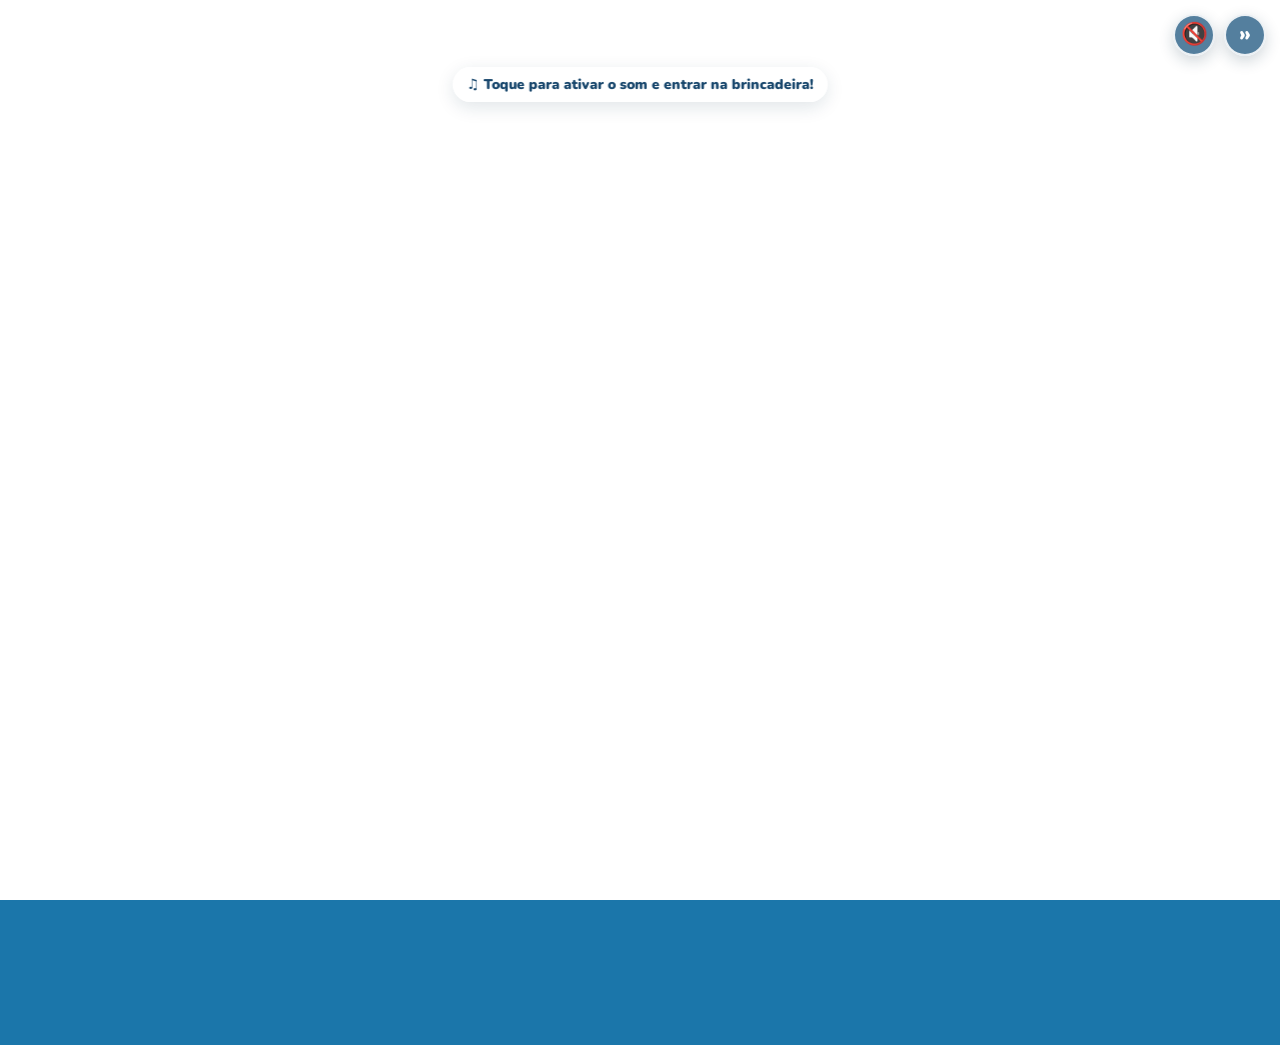
==== commit 43be8763: "Reduz peso do site e remove arquivos sem uso" ====
--- a/index.html
+++ b/index.html
@@ -13,7 +13,6 @@
   <meta property="og:url" content="https://andersonfabiao.github.io/festa-ben/" />
   <meta property="og:image" content="https://andersonfabiao.github.io/festa-ben/assets/convite-animado-preview.png" />
   <meta name="twitter:card" content="summary_large_image" />
-  <meta http-equiv="refresh" content="1;url=convite-animado.html" />
   <style>
     *{box-sizing:border-box}body{min-height:100svh;margin:0;display:grid;place-items:center;padding:24px;background:#69bdec;color:#12375b;font:700 18px/1.5 system-ui,sans-serif;text-align:center}.card{width:min(440px,100%);padding:32px 24px;border:6px solid #fff;border-radius:28px;background:#fff8e9;box-shadow:0 22px 60px #17466b44}.logo{font-size:clamp(2.2rem,10vw,4rem);line-height:1;color:#ef3f35;text-shadow:3px 3px 0 #ffd437;margin:0 0 14px}.card p{margin:0 0 20px}.card a{display:inline-block;padding:13px 20px;border-radius:999px;background:#147bc1;color:#fff;text-decoration:none;box-shadow:0 5px 0 #0b548a}.card a:focus-visible{outline:4px solid #ffd437;outline-offset:4px}@media(prefers-reduced-motion:no-preference){.logo{animation:float 1.4s ease-in-out infinite alternate}@keyframes float{to{transform:translateY(-6px)}}}
   </style>
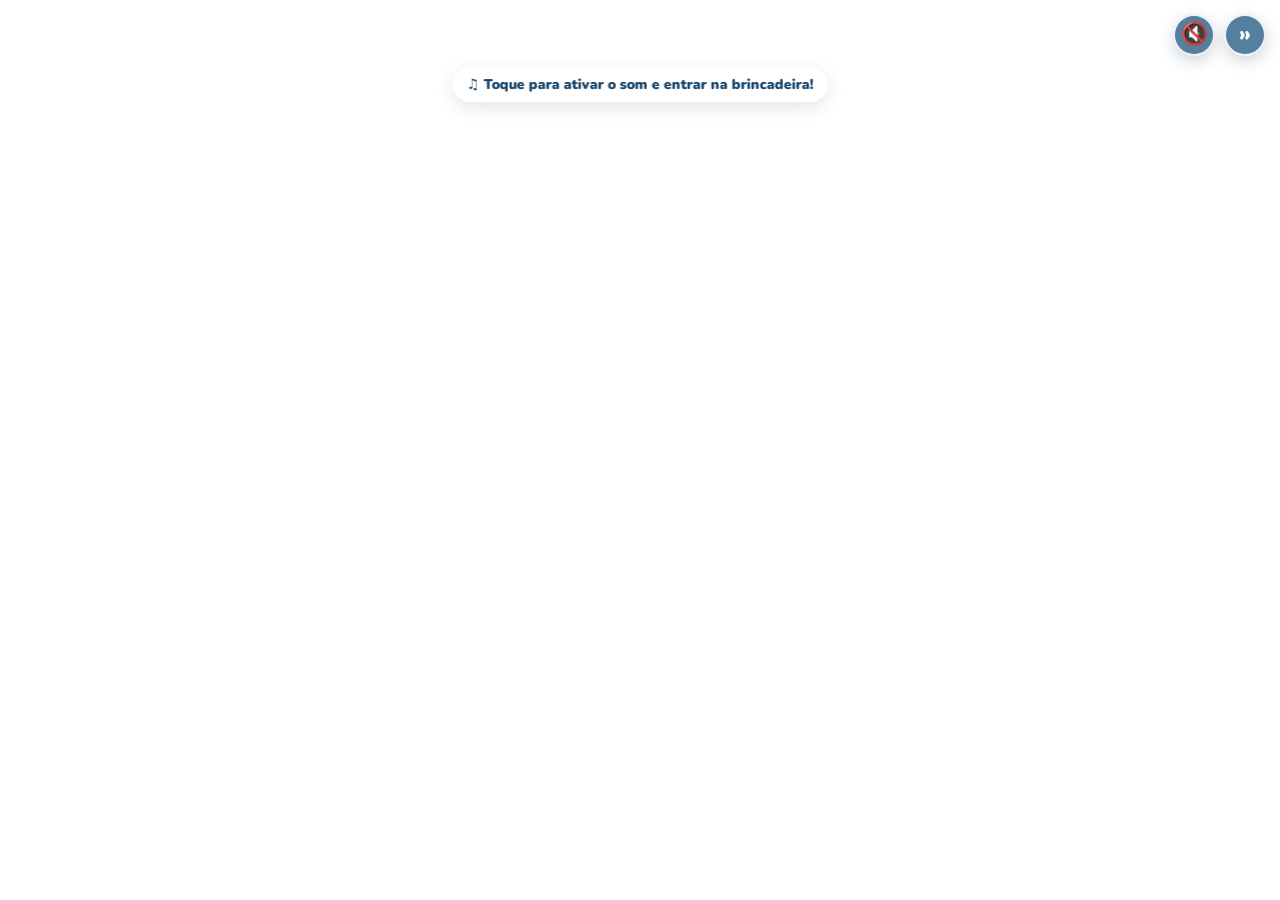
==== commit ba37e050: "Destaca áudio do Ben na trilha e aplica melhorias gerais" ====
--- a/index.html
+++ b/index.html
@@ -21,8 +21,17 @@
   <main class="card">
     <p class="logo">BEN<br />STORY</p>
     <p>Preparando uma aventura muito especial…</p>
-    <a href="convite-animado.html">Abrir o convite</a>
+    <a id="openInviteLink" href="convite-animado.html">Abrir o convite</a>
   </main>
-  <script>setTimeout(function(){location.replace("convite-animado.html")},700)</script>
+  <script>
+    (function () {
+      var target = new URL("convite-animado.html", location.href);
+      target.search = location.search;
+      target.hash = location.hash;
+      var link = document.getElementById("openInviteLink");
+      if (link) link.href = target.href;
+      setTimeout(function () { location.replace(target.href); }, 700);
+    })();
+  </script>
 </body>
 </html>
